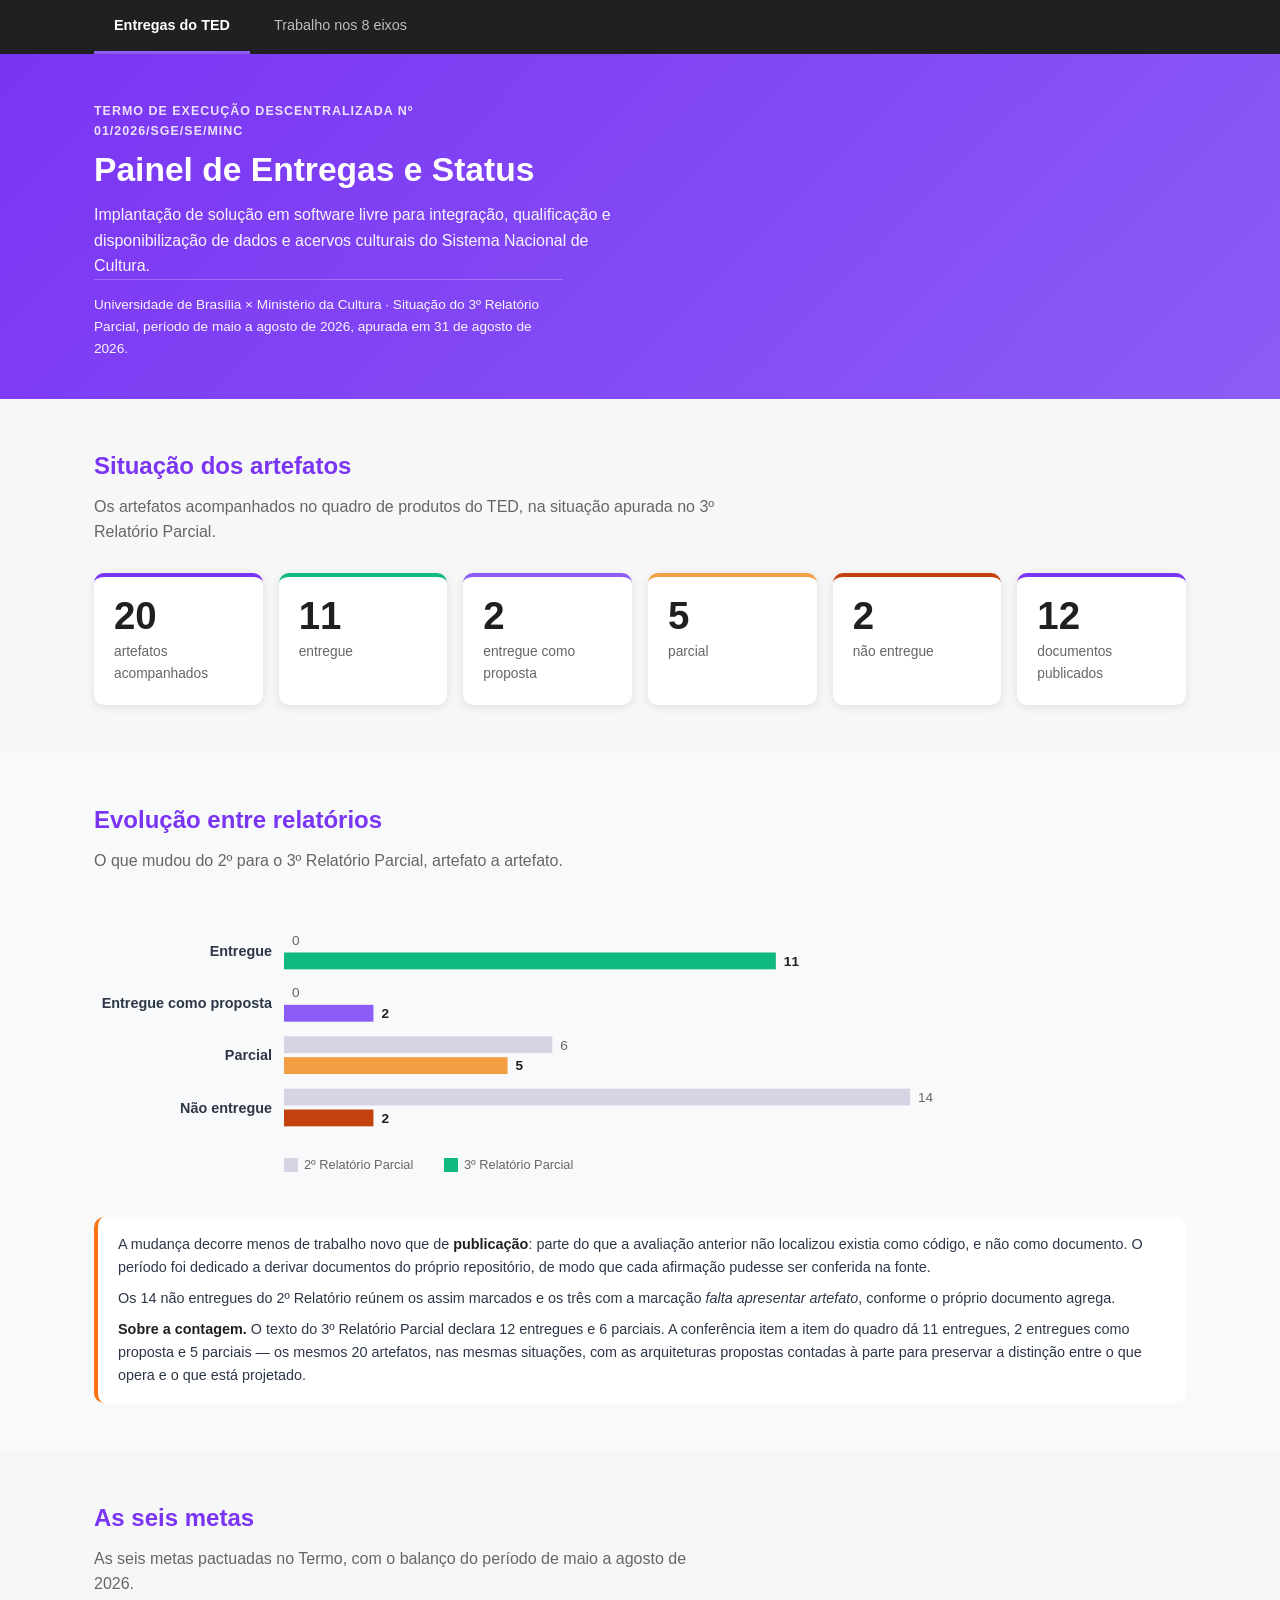
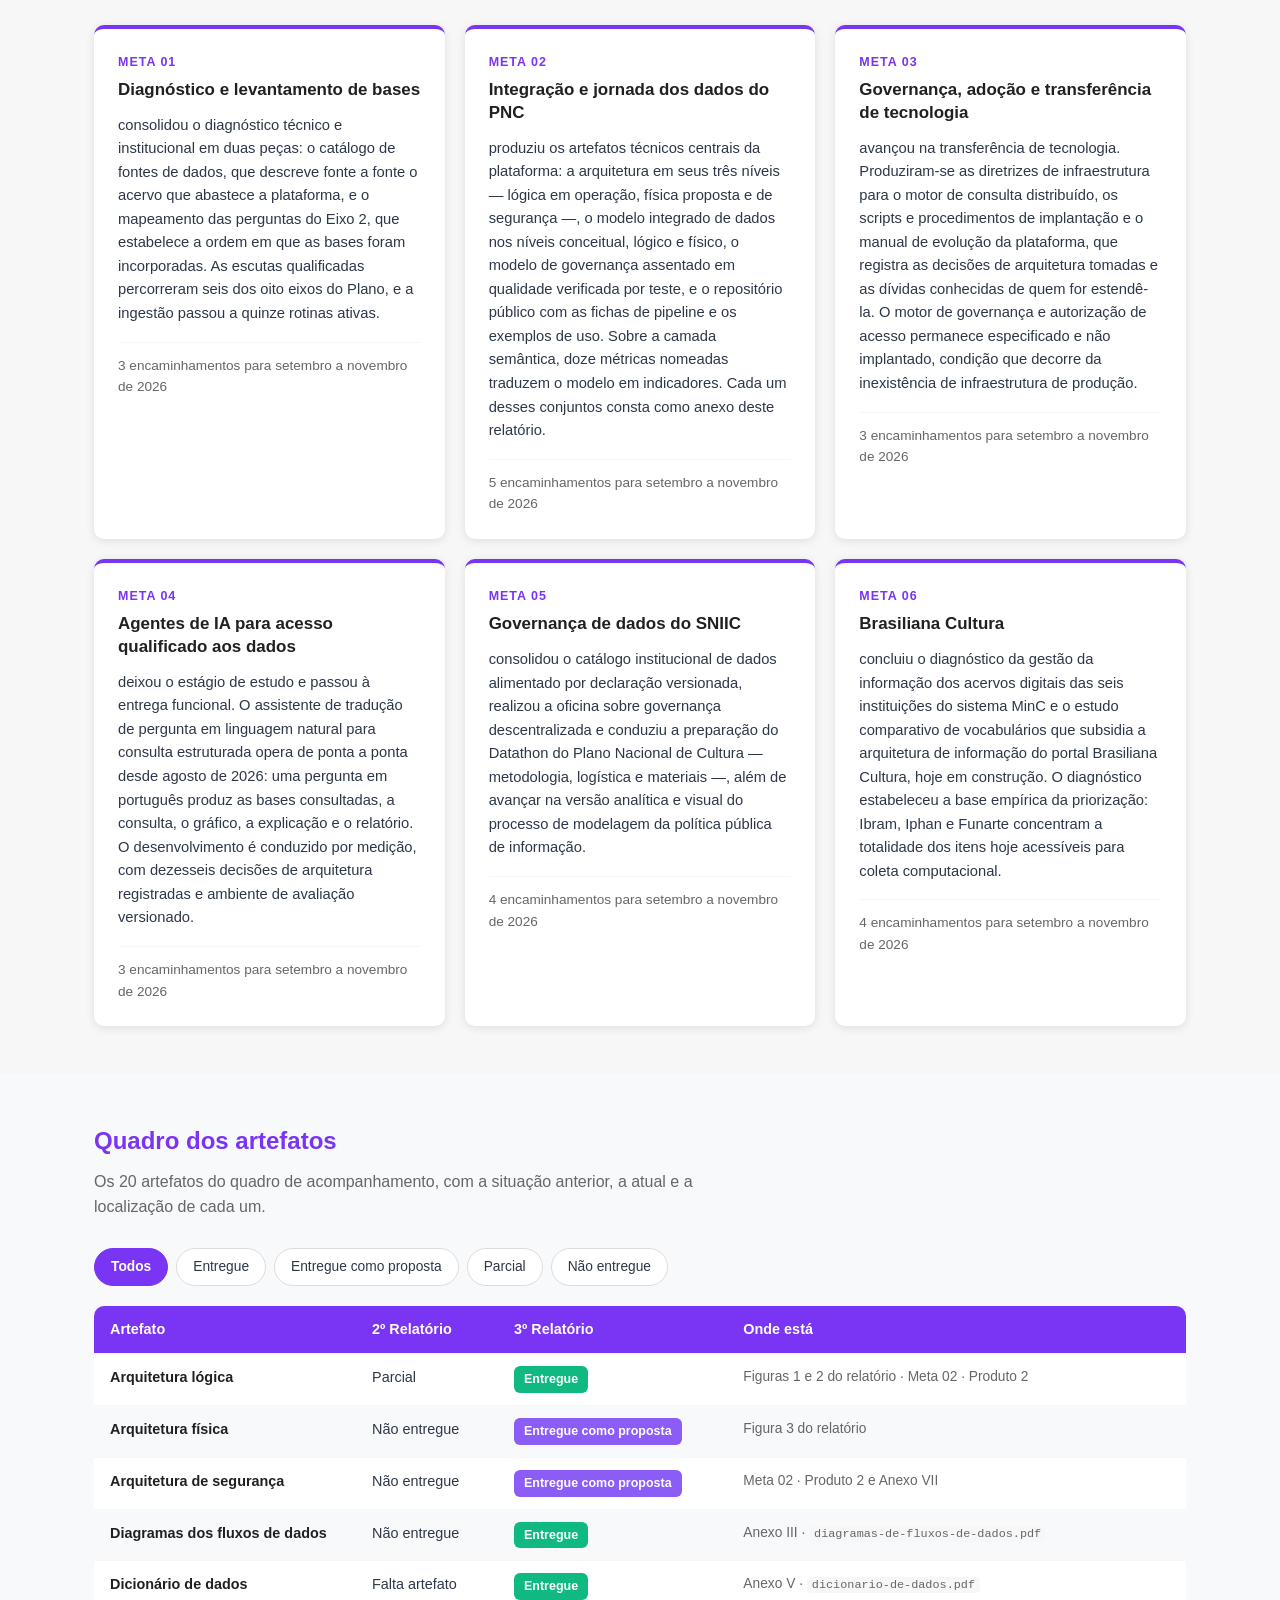
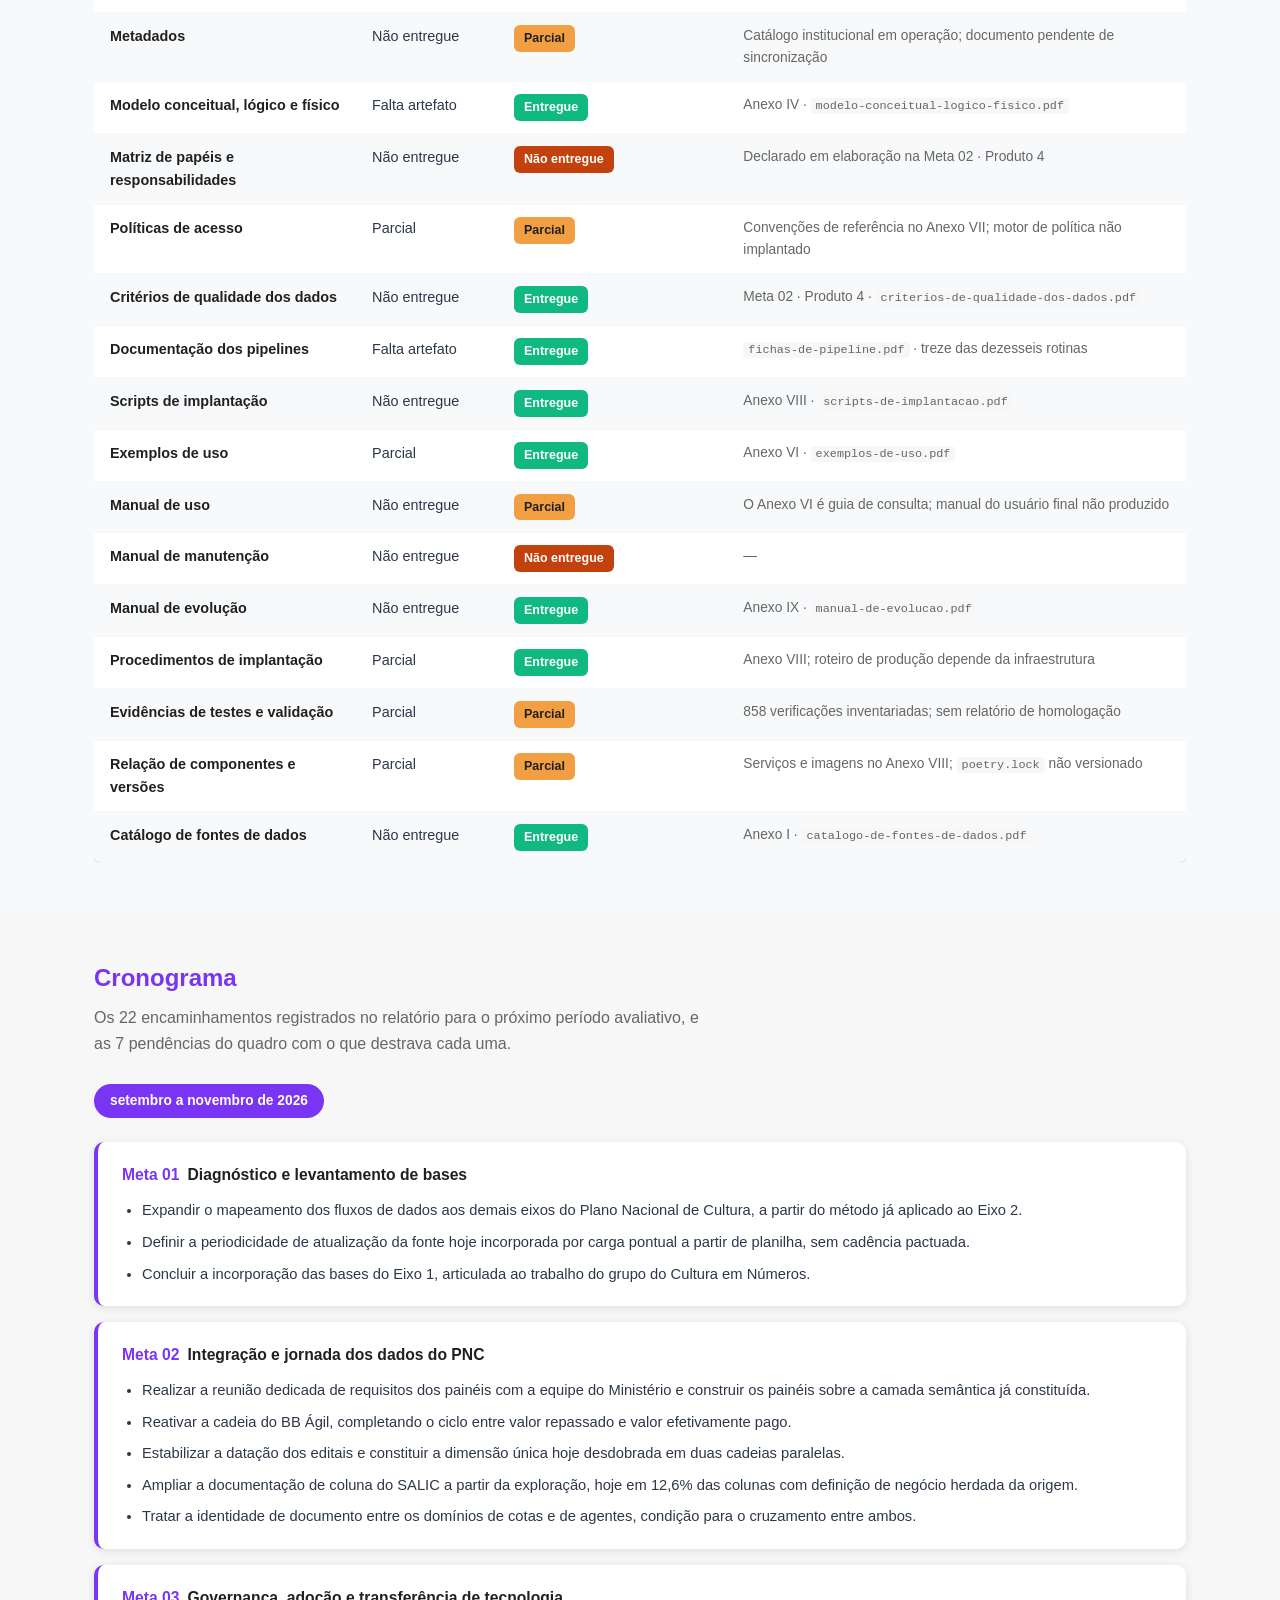
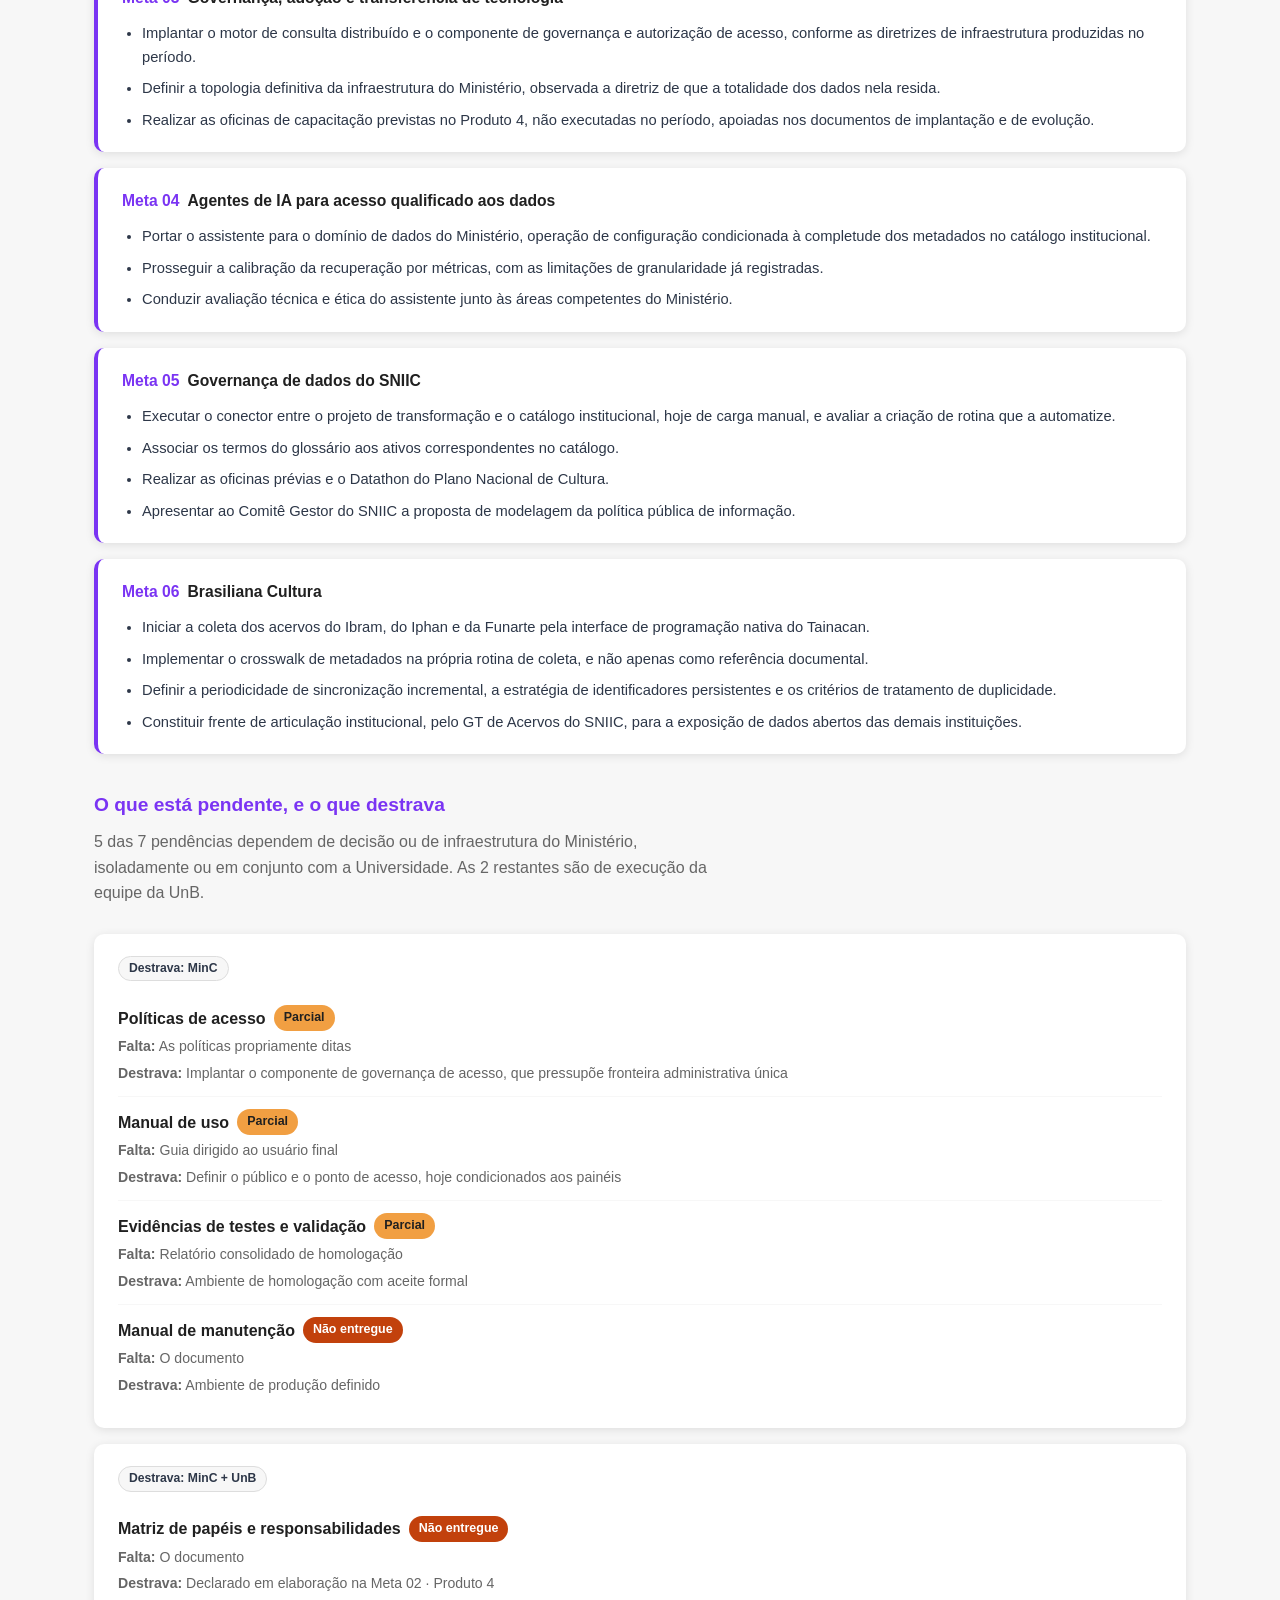
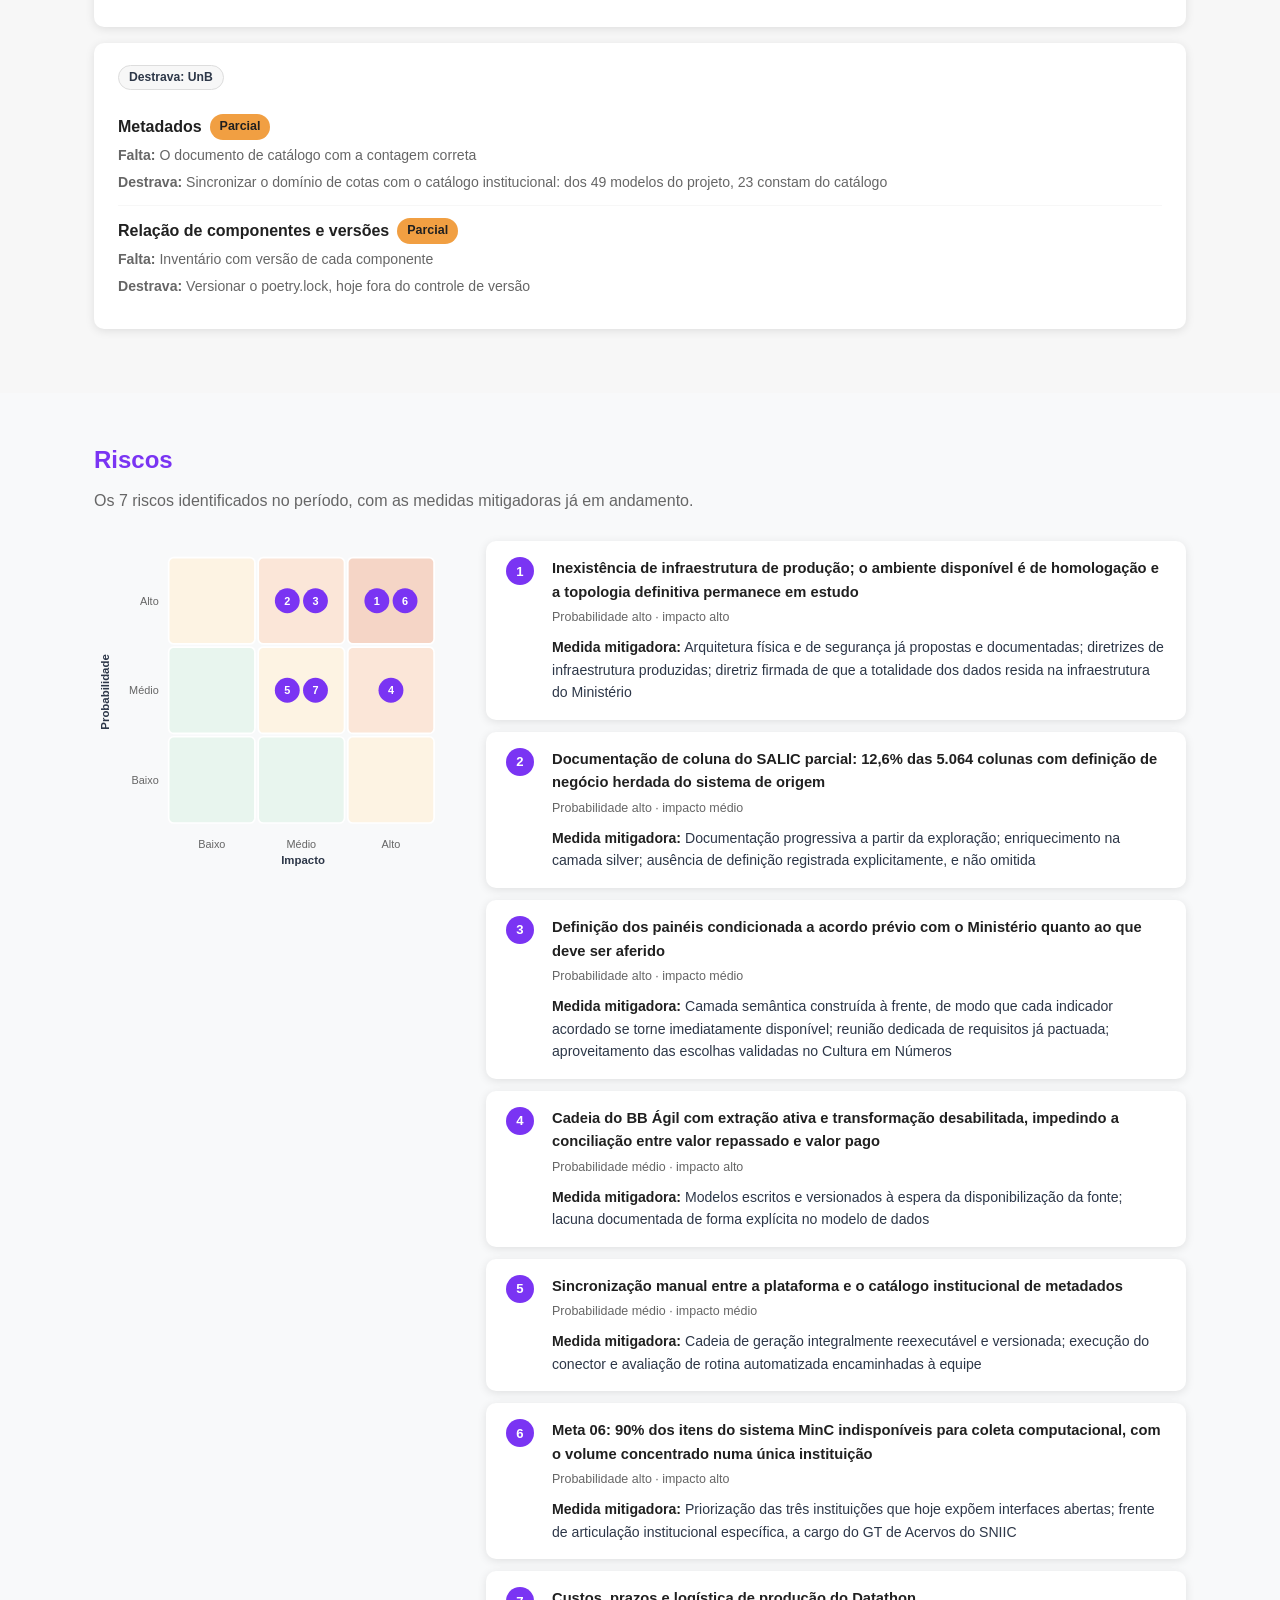
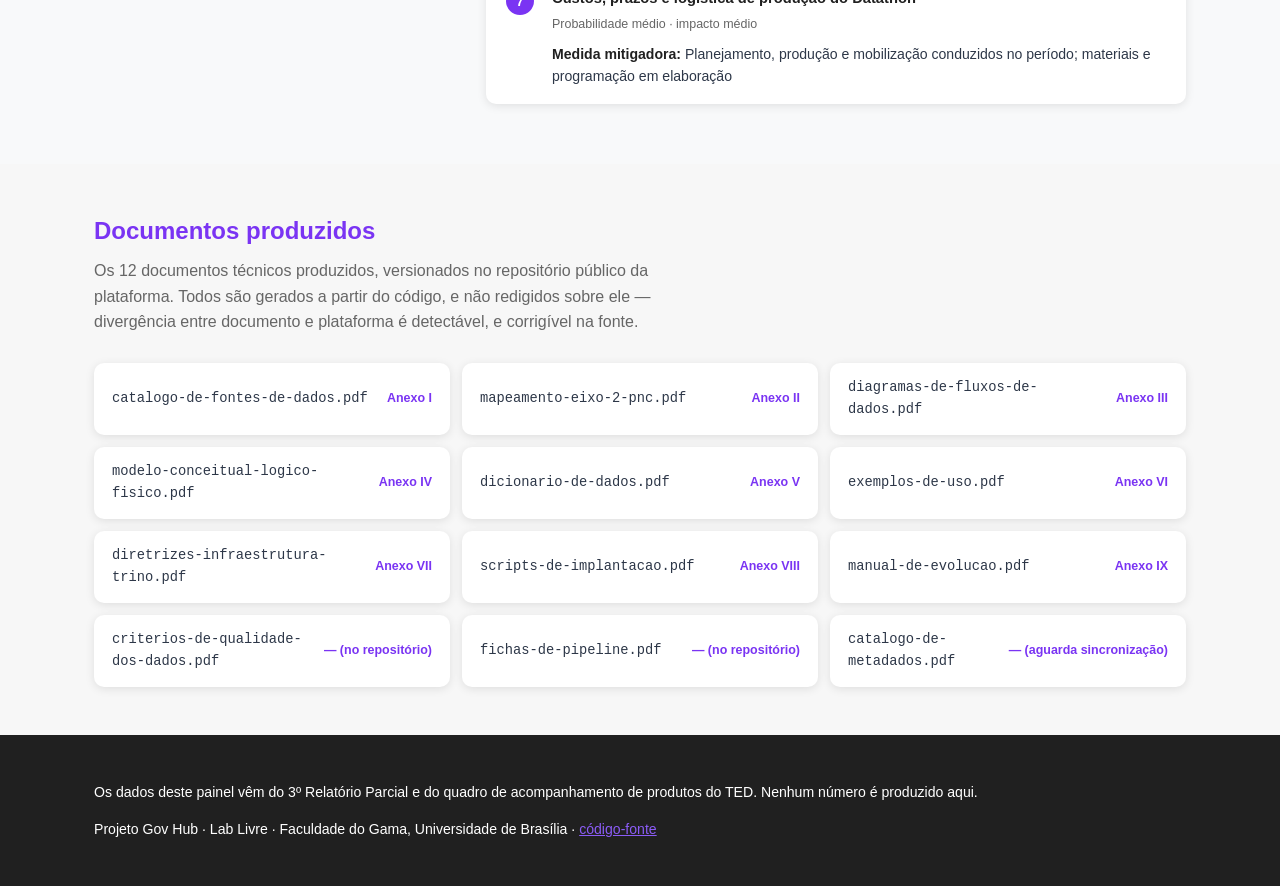
==== index.html @ ceaa672b "feat: painel do trabalho nos 8 eixos do PNC Segunda página do site, com fonte e propósito próprios: " ====
<!doctype html>
<html lang="pt-BR">
<head>
  <meta charset="utf-8">
  <meta name="viewport" content="width=device-width, initial-scale=1">
  <title>Painel de Entregas e Status do TED — MinC</title>
  <meta name="description"
        content="Acompanhamento do Termo de Execução Descentralizada 01/2026/SGE/SE/MINC entre a Universidade de Brasília e o Ministério da Cultura.">
  <link rel="stylesheet" href="assets/tema.css">
</head>
<body>

  <nav class="navegacao">
    <div class="container">
      <a href="index.html" class="ativo" aria-current="page">Entregas do TED</a>
      <a href="eixos.html">Trabalho nos 8 eixos</a>
    </div>
  </nav>

  <header class="topo">
    <div class="container">
      <p class="eyebrow">Termo de Execução Descentralizada nº 01/2026/SGE/SE/MINC</p>
      <h1>Painel de Entregas e Status</h1>
      <p id="objeto"></p>
      <p class="carimbo" id="carimbo"></p>
    </div>
  </header>

  <main>
    <section class="secao" id="indicadores" aria-labelledby="t-indicadores">
      <div class="container">
        <h2 id="t-indicadores">Situação dos artefatos</h2>
        <p class="secao-intro">
          Os artefatos acompanhados no quadro de produtos do TED, na situação
          apurada no 3º Relatório Parcial.
        </p>
        <div class="indicadores" id="grade-indicadores"></div>
      </div>
    </section>

    <section class="secao secao-alt" id="evolucao" aria-labelledby="t-evolucao">
      <div class="container">
        <h2 id="t-evolucao">Evolução entre relatórios</h2>
        <div id="grafico-evolucao"></div>
      </div>
    </section>

    <section class="secao" id="metas" aria-labelledby="t-metas">
      <div class="container">
        <h2 id="t-metas">As seis metas</h2>
        <div id="grade-metas"></div>
      </div>
    </section>

    <section class="secao secao-alt" id="artefatos" aria-labelledby="t-artefatos">
      <div class="container">
        <h2 id="t-artefatos">Quadro dos artefatos</h2>
        <div id="quadro-artefatos"></div>
      </div>
    </section>

    <section class="secao" id="cronograma" aria-labelledby="t-cronograma">
      <div class="container">
        <h2 id="t-cronograma">Cronograma</h2>
        <div id="lista-cronograma"></div>
      </div>
    </section>

    <section class="secao secao-alt" id="riscos" aria-labelledby="t-riscos">
      <div class="container">
        <h2 id="t-riscos">Riscos</h2>
        <div id="matriz-riscos"></div>
      </div>
    </section>

    <section class="secao" id="documentos" aria-labelledby="t-documentos">
      <div class="container">
        <h2 id="t-documentos">Documentos produzidos</h2>
        <div id="lista-documentos"></div>
      </div>
    </section>
  </main>

  <footer class="rodape">
    <div class="container">
      <p id="rodape-origem"></p>
      <p>
        Projeto Gov Hub · Lab Livre · Faculdade do Gama, Universidade de Brasília
        · <a href="https://github.com/GovHub-br/dashboard-minc-project">código-fonte</a>
      </p>
    </div>
  </footer>

  <script src="assets/d3.v7.min.js"></script>
  <script src="assets/graficos.js"></script>
  <script src="assets/painel.js"></script>
</body>
</html>
---- assets/tema.css ----
/* Painel de Entregas e Status do TED — MinC
   Identidade visual Gov Hub. A fonte Inter é referenciada com fallback de
   sistema, sem @import: o painel precisa abrir em rede restrita. */

:root {
  --primary-purple:   #7A34F3;
  --secondary-purple: #8B5CF6;
  --accent-orange:    #F97316;
  --purple-600:       #7C3AAD;
  --purple-700:       #5B21B6;

  --text-strong: #202020;
  --text-body:   #2D3748;
  --text-muted:  #666666;

  --bg-white:  #FFFFFF;
  --bg-light:  #F7F7F7;
  --bg-subtle: #F8F9FA;

  --color-success: #10B981;
  --color-warm:    #F19F42;
  --color-ausente: #C2410C;

  --shadow-md: 0 2px 10px rgba(0, 0, 0, 0.1);
  --radius-md: 10px;

  --font-base: 'Inter', -apple-system, BlinkMacSystemFont, 'Segoe UI',
               Roboto, 'Helvetica Neue', Arial, sans-serif;

  --largura: 1140px;
}

* { box-sizing: border-box; }

body {
  margin: 0;
  font-family: var(--font-base);
  color: var(--text-body);
  background: var(--bg-light);
  line-height: 1.6;
}

.container {
  max-width: var(--largura);
  margin: 0 auto;
  padding: 0 24px;
}

/* ---------------------------------------------------------------- cabeçalho */

.topo {
  background: linear-gradient(135deg, var(--primary-purple), var(--secondary-purple));
  color: var(--bg-white);
  padding: 48px 0 40px;
}

.topo .eyebrow {
  text-transform: uppercase;
  letter-spacing: 0.08em;
  font-size: 0.78rem;
  font-weight: 600;
  opacity: 0.85;
  margin: 0 0 8px;
}

.topo h1 {
  margin: 0 0 12px;
  font-size: 2.1rem;
  font-weight: 700;
  line-height: 1.2;
}

.topo p { margin: 0; max-width: 62ch; opacity: 0.95; }

.carimbo {
  margin-top: 20px;
  font-size: 0.85rem;
  opacity: 0.9;
  border-top: 1px solid rgba(255, 255, 255, 0.25);
  padding-top: 14px;
}

/* ------------------------------------------------------------------ seções */

.secao { padding: 48px 0; }
.secao-alt { background: var(--bg-subtle); }

.secao h2 {
  color: var(--primary-purple);
  font-size: 1.5rem;
  margin: 0 0 8px;
}

.secao-intro {
  color: var(--text-muted);
  margin: 0 0 28px;
  max-width: 70ch;
}

/* ------------------------------------------------------------ indicadores */

.indicadores {
  display: grid;
  grid-template-columns: repeat(auto-fit, minmax(160px, 1fr));
  gap: 16px;
}

.indicador {
  background: var(--bg-white);
  border-radius: var(--radius-md);
  box-shadow: var(--shadow-md);
  padding: 20px;
  border-top: 4px solid var(--primary-purple);
}

.indicador .numero {
  font-size: 2.4rem;
  font-weight: 700;
  color: var(--text-strong);
  line-height: 1;
}

.indicador .rotulo {
  margin-top: 6px;
  font-size: 0.86rem;
  color: var(--text-muted);
}

.indicador.sit-entregue           { border-top-color: var(--color-success); }
.indicador.sit-entregue-proposta  { border-top-color: var(--secondary-purple); }
.indicador.sit-parcial            { border-top-color: var(--color-warm); }
.indicador.sit-nao-entregue       { border-top-color: var(--color-ausente); }

/* ---------------------------------------------------------------- etiquetas */

.etiqueta {
  display: inline-block;
  padding: 3px 10px;
  border-radius: 999px;
  font-size: 0.78rem;
  font-weight: 600;
  white-space: nowrap;
  color: var(--bg-white);
}

.etiqueta.sit-entregue          { background: var(--color-success); }
.etiqueta.sit-entregue-proposta { background: var(--secondary-purple); }
.etiqueta.sit-parcial           { background: var(--color-warm); color: var(--text-strong); }
.etiqueta.sit-nao-entregue      { background: var(--color-ausente); }

/* ------------------------------------------------------------------ rodapé */

.rodape {
  background: var(--text-strong);
  color: var(--bg-white);
  padding: 32px 0;
  font-size: 0.88rem;
}

.rodape a { color: var(--secondary-purple); }

/* --------------------------------------------------------------- responsivo */

@media (max-width: 640px) {
  .topo h1 { font-size: 1.5rem; }
  .secao { padding: 32px 0; }
  .indicador .numero { font-size: 1.9rem; }
}

@media print {
  body { background: var(--bg-white); }
  .secao, .topo { padding: 16px 0; }
  .topo { background: var(--primary-purple) !important; -webkit-print-color-adjust: exact; }
}

/* ------------------------------------------------------------- gráficos */

.barra-antes { fill: #D6D3E4; }

.barra-agora.sit-entregue          { fill: var(--color-success); }
.barra-agora.sit-entregue-proposta { fill: var(--secondary-purple); }
.barra-agora.sit-parcial           { fill: var(--color-warm); }
.barra-agora.sit-nao-entregue      { fill: var(--color-ausente); }

.rotulo-situacao {
  font-size: 0.9rem;
  font-weight: 600;
  fill: var(--text-body);
}

.valor { font-size: 0.85rem; fill: var(--text-muted); }
.valor-forte { font-weight: 700; fill: var(--text-strong); }
.rotulo-legenda { font-size: 0.8rem; fill: var(--text-muted); }

/* ----------------------------------------------------------------- nota */

.nota {
  margin-top: 24px;
  padding: 16px 20px;
  background: var(--bg-white);
  border-left: 4px solid var(--accent-orange);
  border-radius: var(--radius-md);
  font-size: 0.9rem;
  color: var(--text-body);
}

.nota strong { color: var(--text-strong); }
.nota p { margin: 0 0 8px; }
.nota p:last-child { margin-bottom: 0; }

/* O SVG acompanha a largura do container até este limite. Sem o limite, o
   viewBox seria esticado e as fontes ampliadas junto. */
#svg-evolucao { max-width: 860px; }

/* ------------------------------------------------------------------ metas */

.grade-metas {
  display: grid;
  grid-template-columns: repeat(auto-fit, minmax(320px, 1fr));
  gap: 20px;
}

.meta {
  background: var(--bg-white);
  border-radius: var(--radius-md);
  box-shadow: var(--shadow-md);
  padding: 24px;
  border-top: 4px solid var(--primary-purple);
}

.meta .numero-meta {
  font-size: 0.78rem;
  font-weight: 700;
  text-transform: uppercase;
  letter-spacing: 0.08em;
  color: var(--primary-purple);
}

.meta h3 {
  margin: 6px 0 12px;
  font-size: 1.06rem;
  color: var(--text-strong);
  line-height: 1.35;
}

.meta p { margin: 0; font-size: 0.92rem; }

.meta .contagem {
  margin-top: 16px;
  padding-top: 12px;
  border-top: 1px solid var(--bg-light);
  font-size: 0.85rem;
  color: var(--text-muted);
}

/* --------------------------------------------------------------- filtros */

.filtros {
  display: flex;
  flex-wrap: wrap;
  gap: 8px;
  margin-bottom: 20px;
}

.filtro {
  border: 1px solid #DDD;
  background: var(--bg-white);
  color: var(--text-body);
  border-radius: 999px;
  padding: 7px 16px;
  font: inherit;
  font-size: 0.86rem;
  cursor: pointer;
  transition: all 0.2s ease;
}

.filtro:hover { border-color: var(--primary-purple); color: var(--primary-purple); }

.filtro[aria-pressed="true"] {
  background: var(--primary-purple);
  border-color: var(--primary-purple);
  color: var(--bg-white);
  font-weight: 600;
}

/* --------------------------------------------------------------- tabelas */

.rolagem { overflow-x: auto; }

table.quadro {
  width: 100%;
  border-collapse: collapse;
  background: var(--bg-white);
  border-radius: var(--radius-md);
  overflow: hidden;
  box-shadow: var(--shadow-md);
  font-size: 0.9rem;
}

table.quadro th {
  background: var(--primary-purple);
  color: var(--bg-white);
  text-align: left;
  padding: 12px 16px;
  font-weight: 600;
  white-space: nowrap;
}

table.quadro td {
  padding: 12px 16px;
  border-top: 1px solid var(--bg-light);
  vertical-align: top;
}

table.quadro tbody tr:nth-child(even) { background: var(--bg-subtle); }

table.quadro .nome-artefato { font-weight: 600; color: var(--text-strong); }
table.quadro .onde { color: var(--text-muted); font-size: 0.86rem; }
table.quadro code {
  background: var(--bg-light);
  padding: 1px 5px;
  border-radius: 4px;
  font-size: 0.86em;
}

.vazio { padding: 24px; text-align: center; color: var(--text-muted); }

/* Larguras fixas para a tabela caber no container sem rolagem em telas
   normais. Abaixo de 640px a rolagem horizontal assume. */
table.quadro { table-layout: fixed; min-width: 640px; }
table.quadro th:nth-child(1), table.quadro td:nth-child(1) { width: 24%; }
table.quadro th:nth-child(2), table.quadro td:nth-child(2) { width: 13%; }
table.quadro th:nth-child(3), table.quadro td:nth-child(3) { width: 21%; }
table.quadro th:nth-child(4), table.quadro td:nth-child(4) { width: 42%; }
table.quadro .onde, table.quadro .nome-artefato { overflow-wrap: break-word; }

/* Dentro da tabela a etiqueta quebra: "Entregue como proposta" não cabe numa
   linha na coluna de situação, e com nowrap invadia a coluna seguinte. Em
   várias linhas o raio de pílula vira elipse, então aqui ela é retangular. */
table.quadro .etiqueta {
  white-space: normal;
  border-radius: 6px;
  padding: 5px 10px;
  line-height: 1.35;
}

/* ------------------------------------------------------------ cronograma */

.janela {
  display: inline-block;
  background: var(--primary-purple);
  color: var(--bg-white);
  padding: 6px 16px;
  border-radius: 999px;
  font-size: 0.86rem;
  font-weight: 600;
  margin-bottom: 24px;
}

.trilha-meta {
  background: var(--bg-white);
  border-radius: var(--radius-md);
  box-shadow: var(--shadow-md);
  padding: 20px 24px;
  margin-bottom: 16px;
  border-left: 4px solid var(--primary-purple);
}

.trilha-meta h3 {
  margin: 0 0 12px;
  font-size: 0.98rem;
  color: var(--text-strong);
}

.trilha-meta h3 .numero-meta {
  color: var(--primary-purple);
  margin-right: 8px;
}

.trilha-meta ul { margin: 0; padding-left: 20px; }
.trilha-meta li { margin-bottom: 8px; font-size: 0.92rem; }
.trilha-meta li:last-child { margin-bottom: 0; }

.subtitulo-secao {
  color: var(--primary-purple);
  margin: 36px 0 8px;
  font-size: 1.2rem;
}

/* ------------------------------------------------------------ pendências */

.grupo-destrava {
  background: var(--bg-white);
  border-radius: var(--radius-md);
  box-shadow: var(--shadow-md);
  padding: 20px 24px;
  margin-bottom: 16px;
}

.grupo-destrava .quem {
  display: inline-block;
  background: var(--bg-light);
  color: var(--text-body);
  border: 1px solid #DDD;
  padding: 2px 10px;
  border-radius: 999px;
  font-size: 0.76rem;
  font-weight: 600;
  margin-bottom: 12px;
}

.pendencia { padding: 12px 0; border-top: 1px solid var(--bg-light); }
.pendencia:first-of-type { border-top: none; }

.pendencia .titulo-pendencia {
  font-weight: 600;
  color: var(--text-strong);
  display: flex;
  flex-wrap: wrap;
  align-items: center;
  gap: 8px;
}

.pendencia .detalhe { font-size: 0.88rem; color: var(--text-muted); margin-top: 4px; }

/* ----------------------------------------------------------- matriz de riscos */

.celula { stroke: var(--bg-white); stroke-width: 2; }
.celula.sev-0, .celula.sev-1 { fill: #E8F5EE; }
.celula.sev-2 { fill: #FDF3E3; }
.celula.sev-3 { fill: #FBE6D8; }
.celula.sev-4 { fill: #F5D5C6; }

.ponto-risco { fill: var(--primary-purple); }
.numero-risco { fill: var(--bg-white); font-size: 0.82rem; font-weight: 700; }
.rotulo-eixo { font-size: 0.82rem; fill: var(--text-muted); }
.titulo-eixo { font-size: 0.86rem; font-weight: 600; fill: var(--text-body); }

.painel-riscos {
  display: grid;
  grid-template-columns: minmax(280px, 360px) 1fr;
  gap: 32px;
  align-items: start;
}

@media (max-width: 900px) {
  .painel-riscos { grid-template-columns: 1fr; }
}

#svg-riscos { max-width: 420px; }

.risco {
  background: var(--bg-white);
  border-radius: var(--radius-md);
  box-shadow: var(--shadow-md);
  padding: 16px 20px;
  margin-bottom: 12px;
  display: grid;
  grid-template-columns: 32px 1fr;
  gap: 14px;
}

.risco .indice {
  width: 28px; height: 28px;
  border-radius: 50%;
  background: var(--primary-purple);
  color: var(--bg-white);
  display: flex; align-items: center; justify-content: center;
  font-size: 0.82rem; font-weight: 700;
}

.risco .texto-risco { font-weight: 600; color: var(--text-strong); font-size: 0.92rem; }
.risco .grau { font-size: 0.78rem; color: var(--text-muted); margin: 4px 0 8px; }
.risco .mitigacao { font-size: 0.88rem; }
.risco .mitigacao strong { color: var(--text-strong); }

/* -------------------------------------------------------------- documentos */

.grade-documentos {
  display: grid;
  grid-template-columns: repeat(auto-fit, minmax(300px, 1fr));
  gap: 12px;
}

.documento {
  background: var(--bg-white);
  border-radius: var(--radius-md);
  box-shadow: var(--shadow-md);
  padding: 14px 18px;
  display: flex;
  justify-content: space-between;
  align-items: center;
  gap: 12px;
}

.documento code {
  background: none;
  padding: 0;
  font-size: 0.86rem;
  color: var(--text-body);
  overflow-wrap: break-word;
}

.documento .anexo {
  font-size: 0.78rem;
  font-weight: 600;
  color: var(--primary-purple);
  white-space: nowrap;
}

/* ------------------------------------------------------------- navegação */

.navegacao {
  background: var(--text-strong);
  padding: 0;
}

.navegacao .container {
  display: flex;
  gap: 4px;
}

.navegacao a {
  color: rgba(255, 255, 255, 0.7);
  text-decoration: none;
  padding: 14px 20px;
  font-size: 0.9rem;
  font-weight: 500;
  border-bottom: 3px solid transparent;
  transition: all 0.2s ease;
}

.navegacao a:hover { color: var(--bg-white); }

.navegacao a.ativo {
  color: var(--bg-white);
  font-weight: 600;
  border-bottom-color: var(--secondary-purple);
}
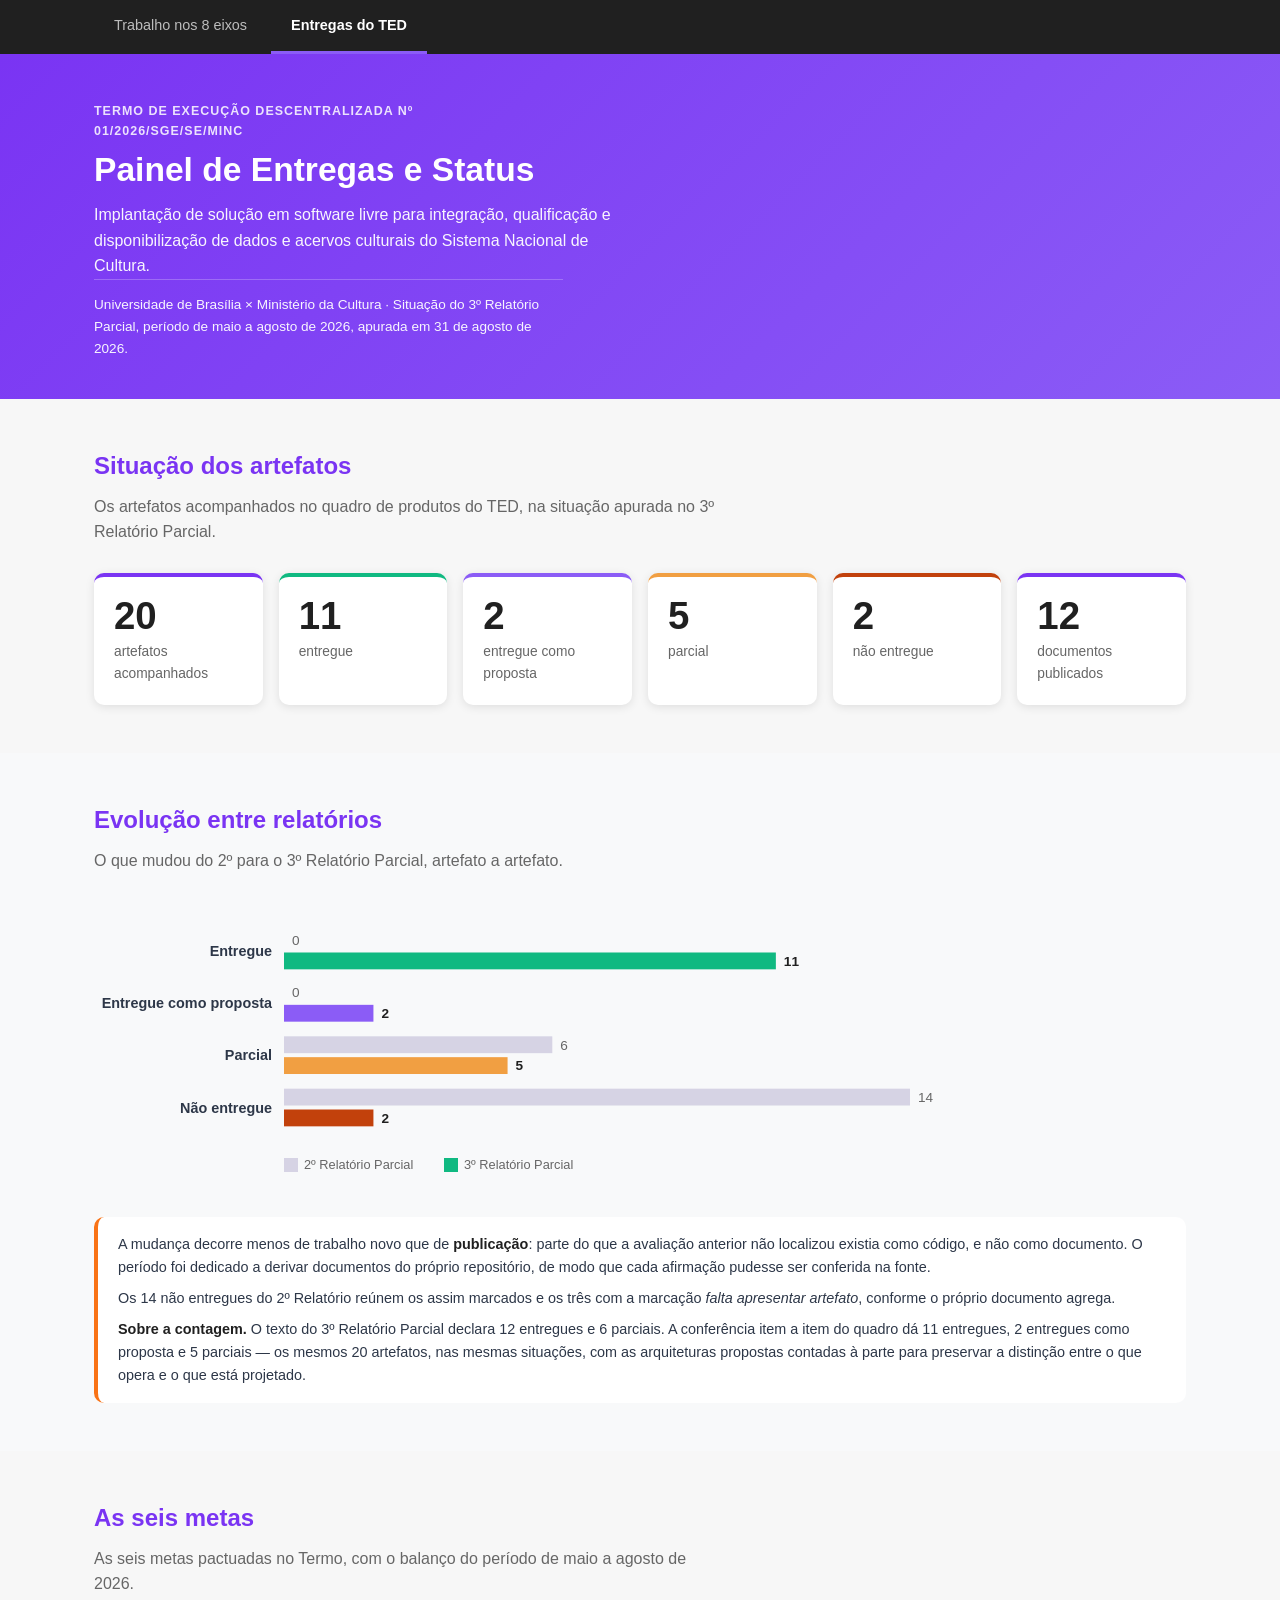
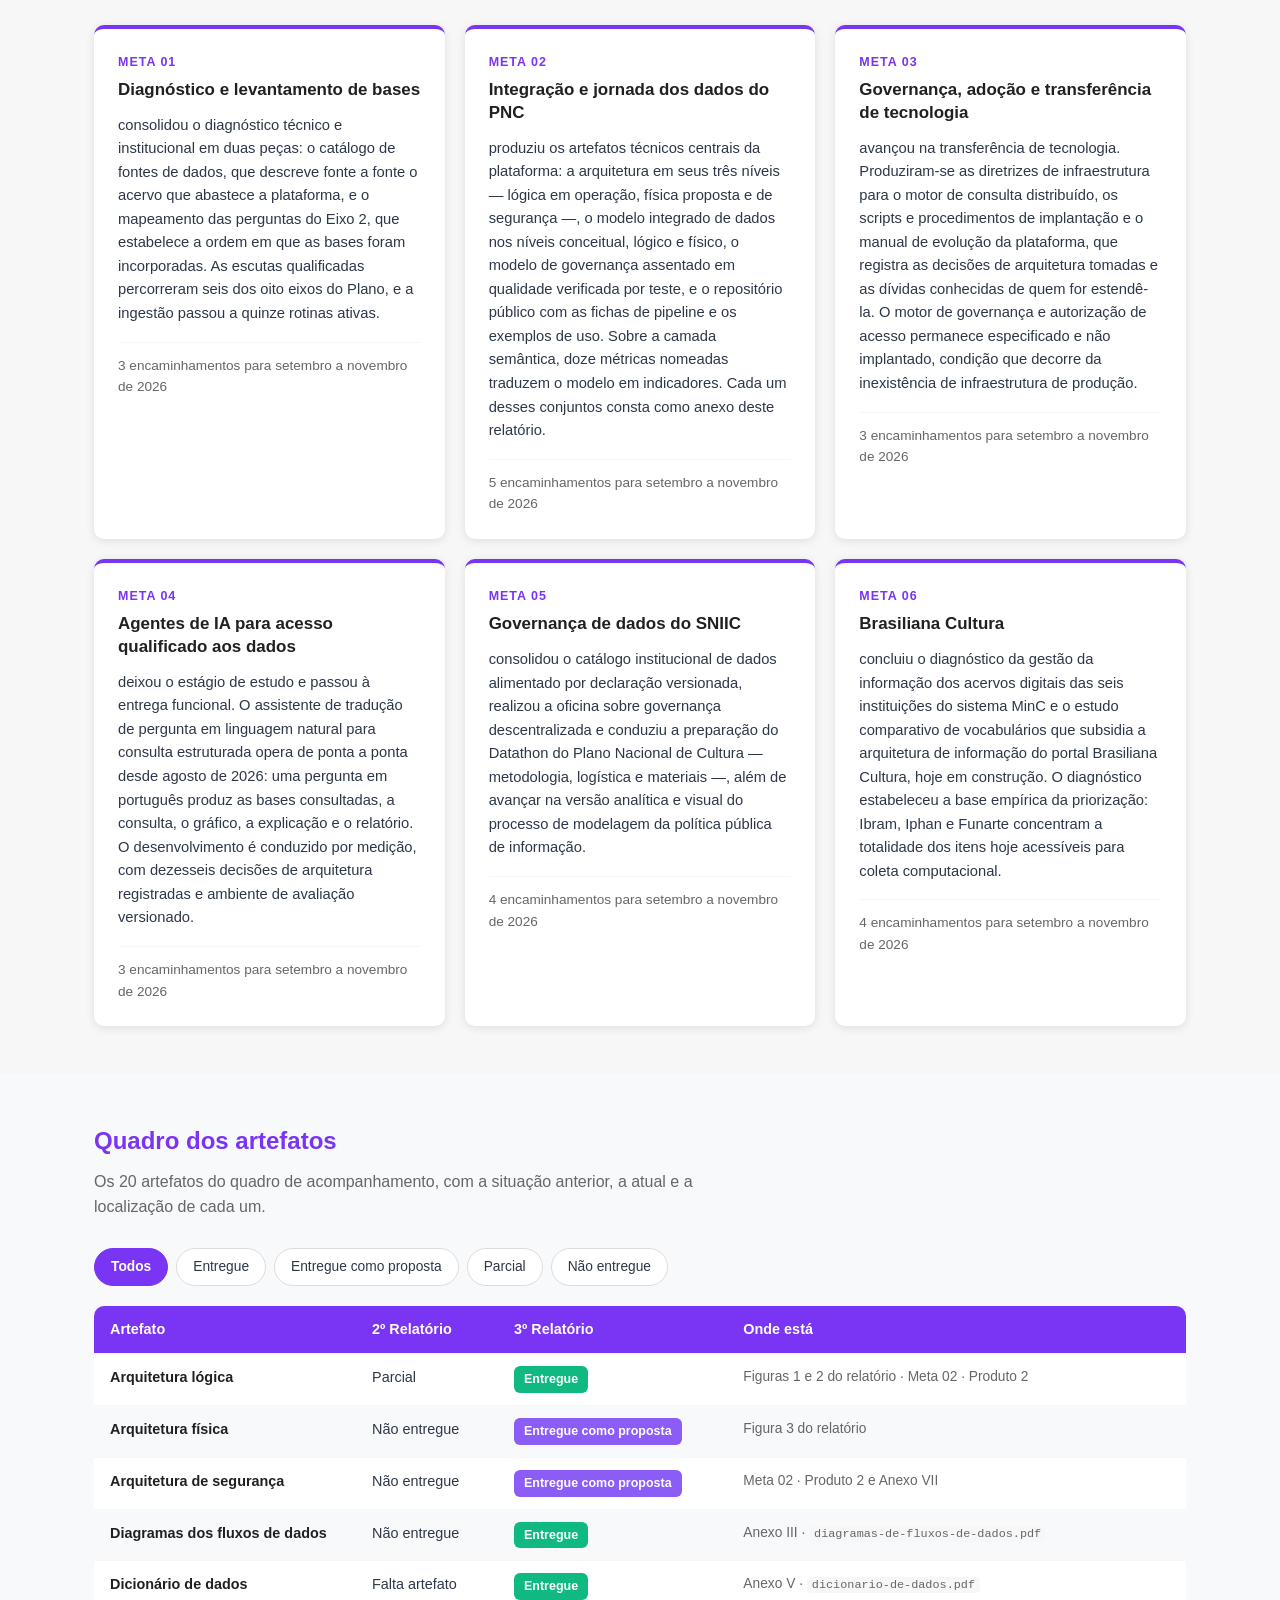
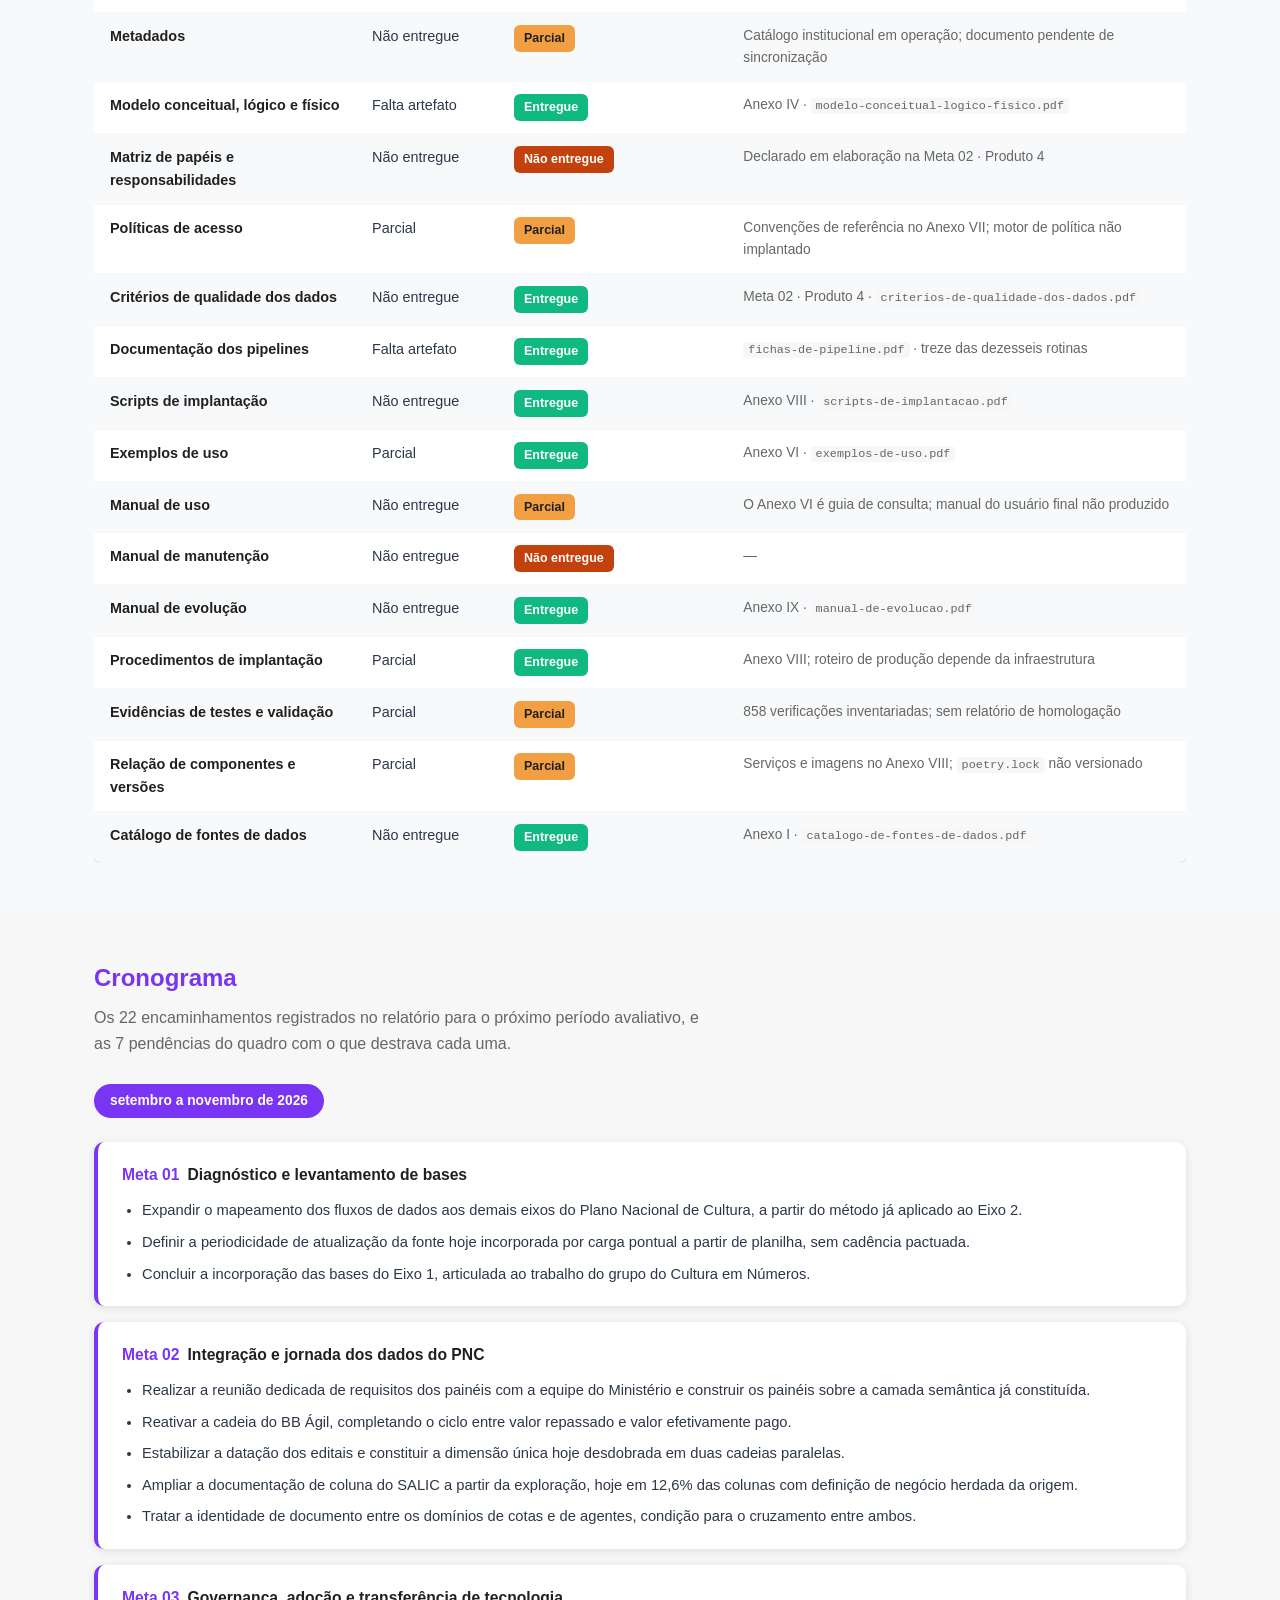
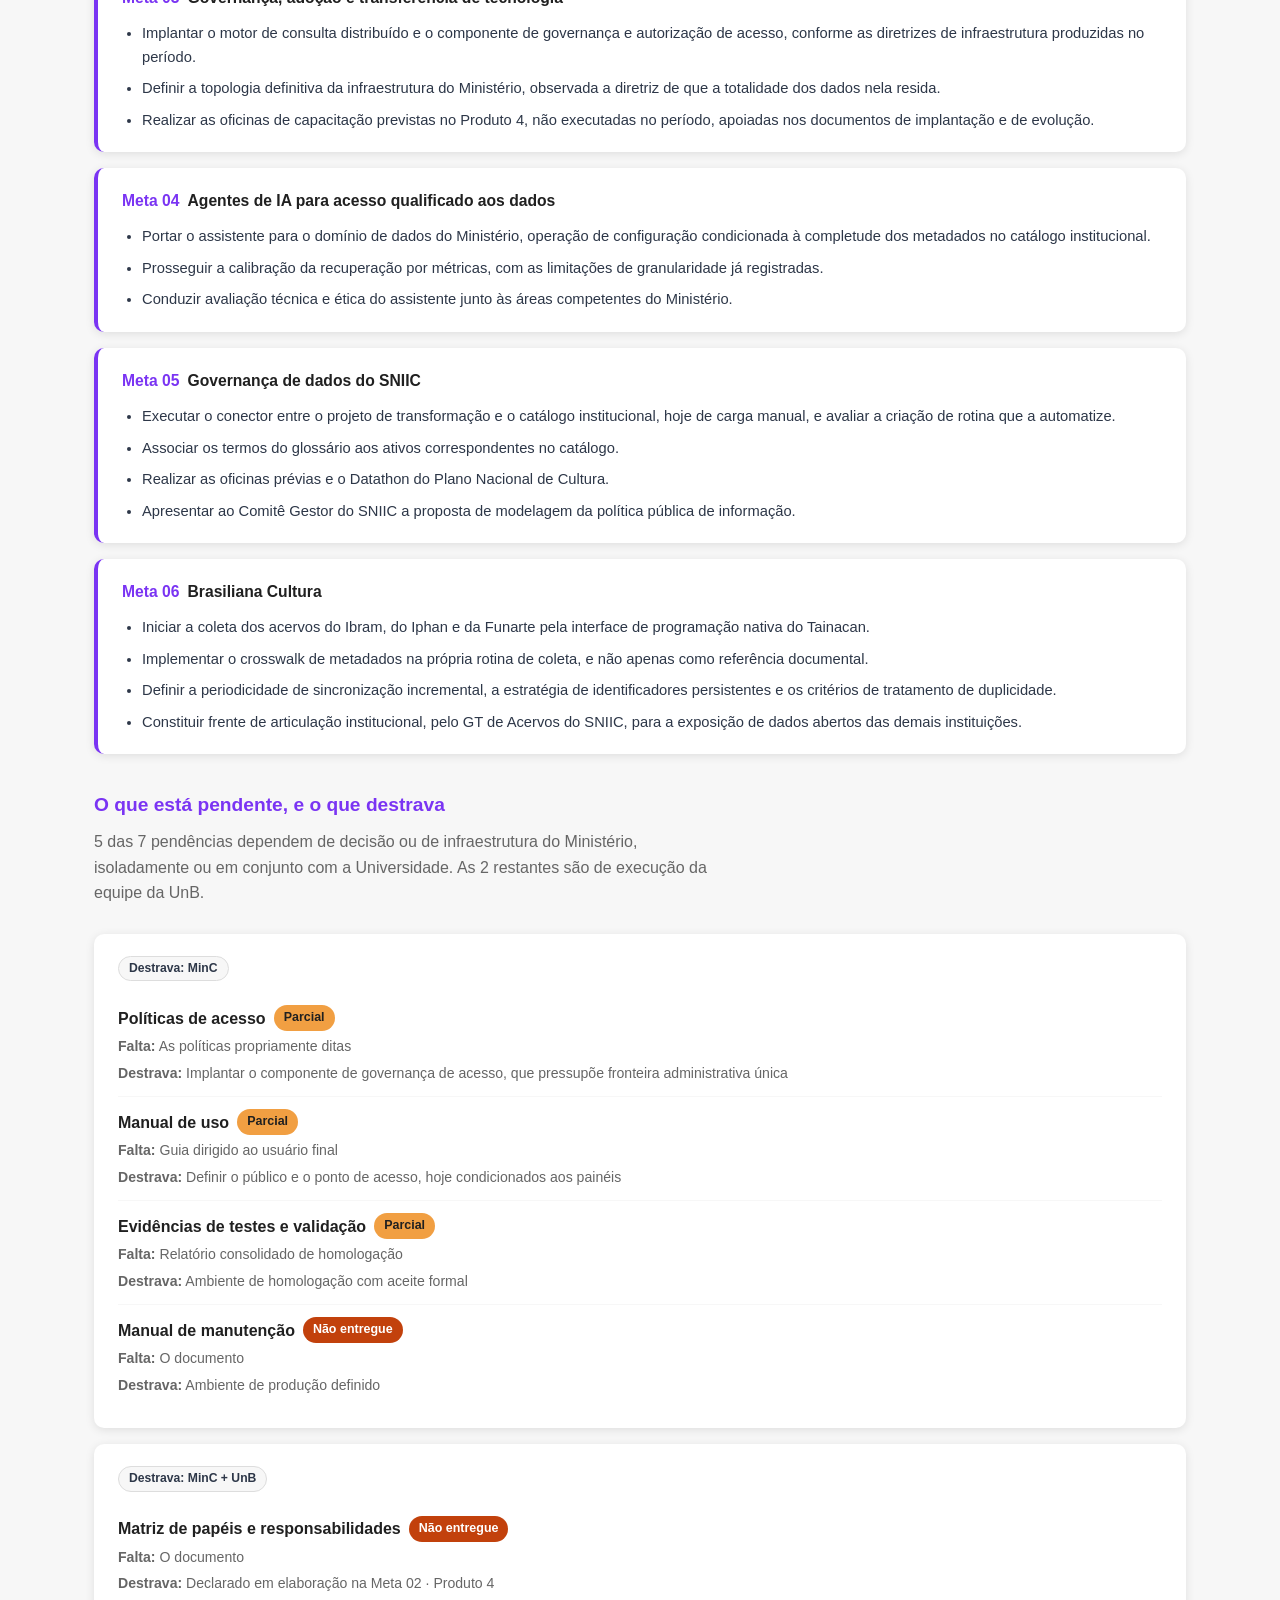
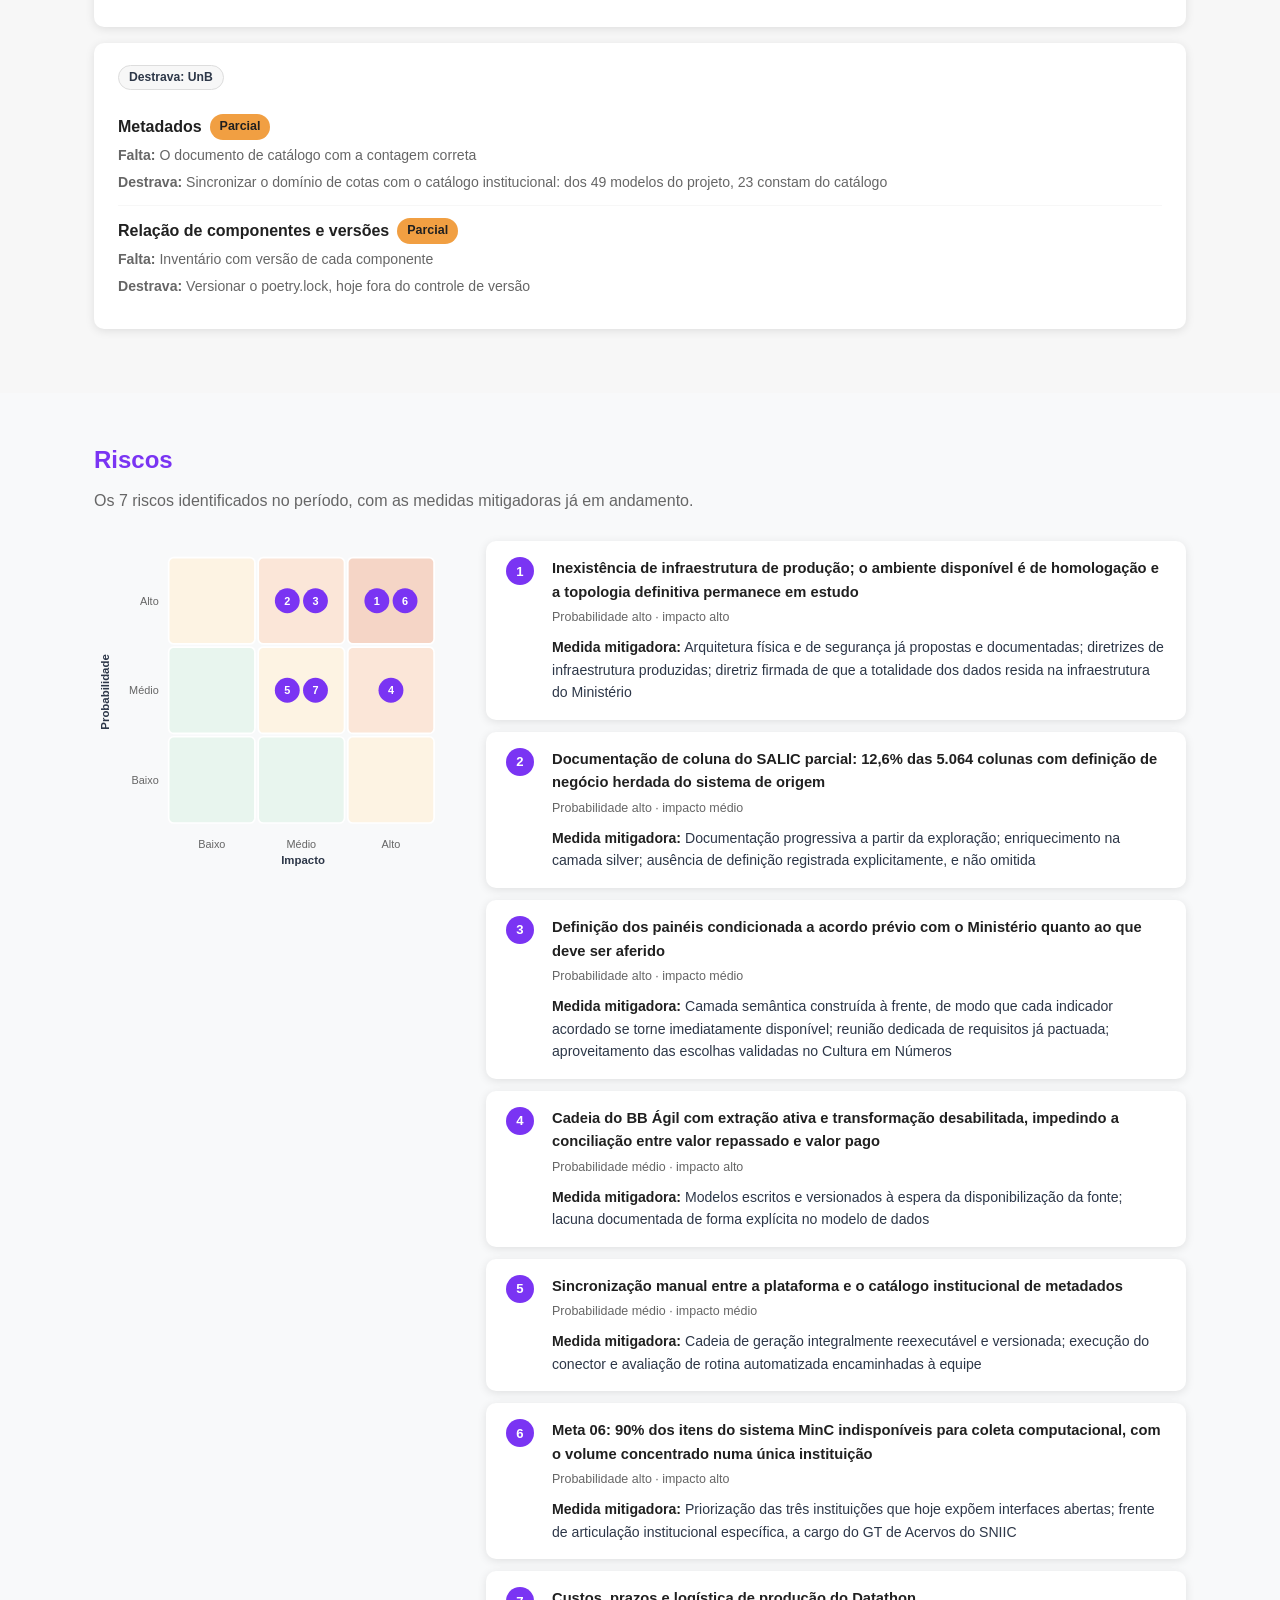
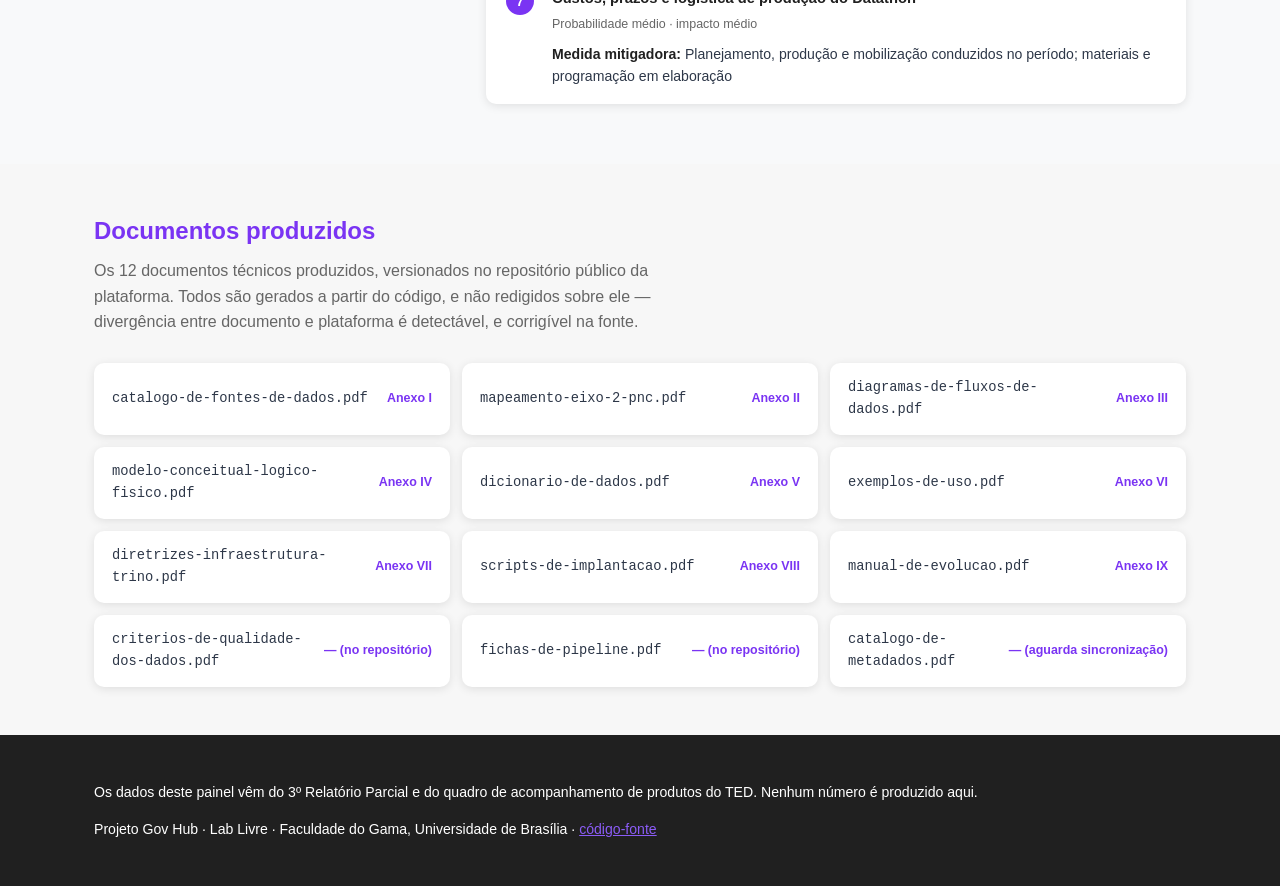
==== commit 455342a0: "feat: trabalho nos 8 eixos passa a ser a primeira aba Co-Authored-By: Claude Opus 5 <noreply@anthrop" ====
--- a/index.html
+++ b/index.html
@@ -12,8 +12,8 @@
 
   <nav class="navegacao">
     <div class="container">
+      <a href="eixos.html">Trabalho nos 8 eixos</a>
       <a href="index.html" class="ativo" aria-current="page">Entregas do TED</a>
-      <a href="eixos.html">Trabalho nos 8 eixos</a>
     </div>
   </nav>
 
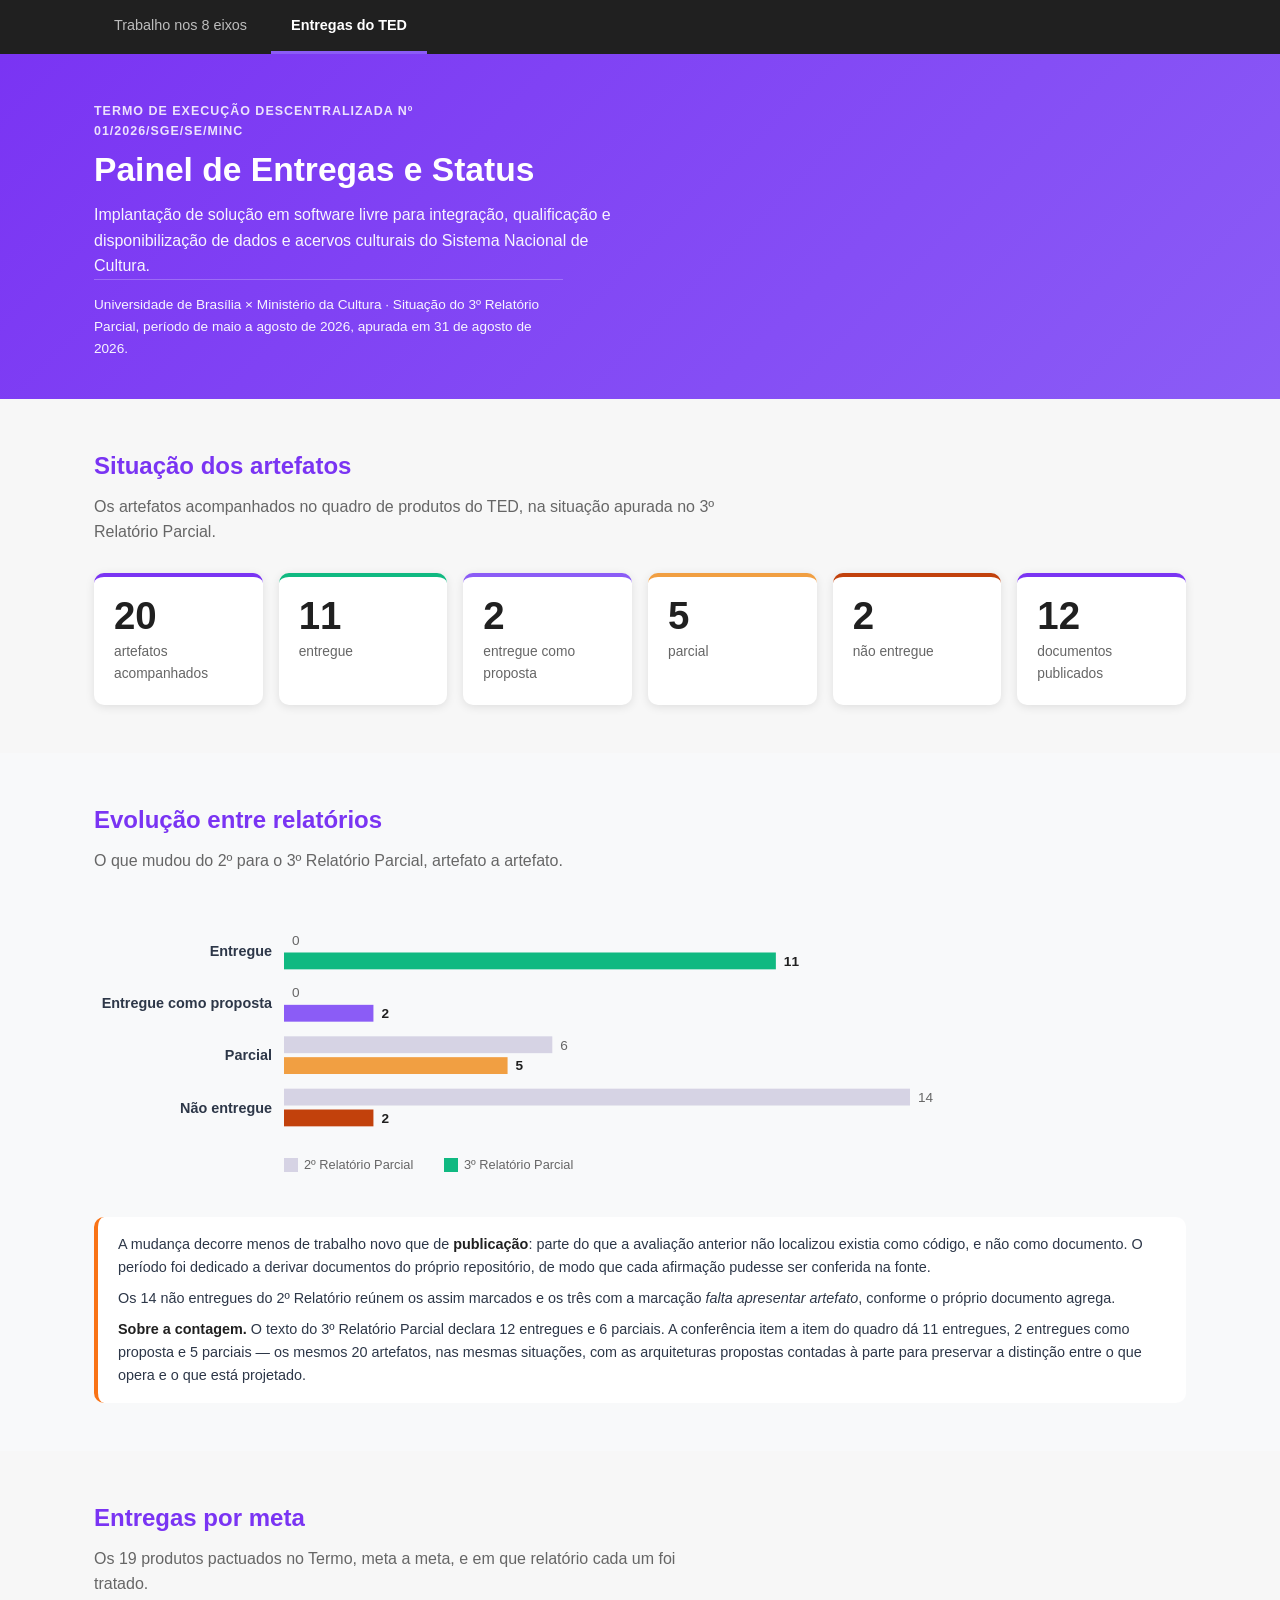
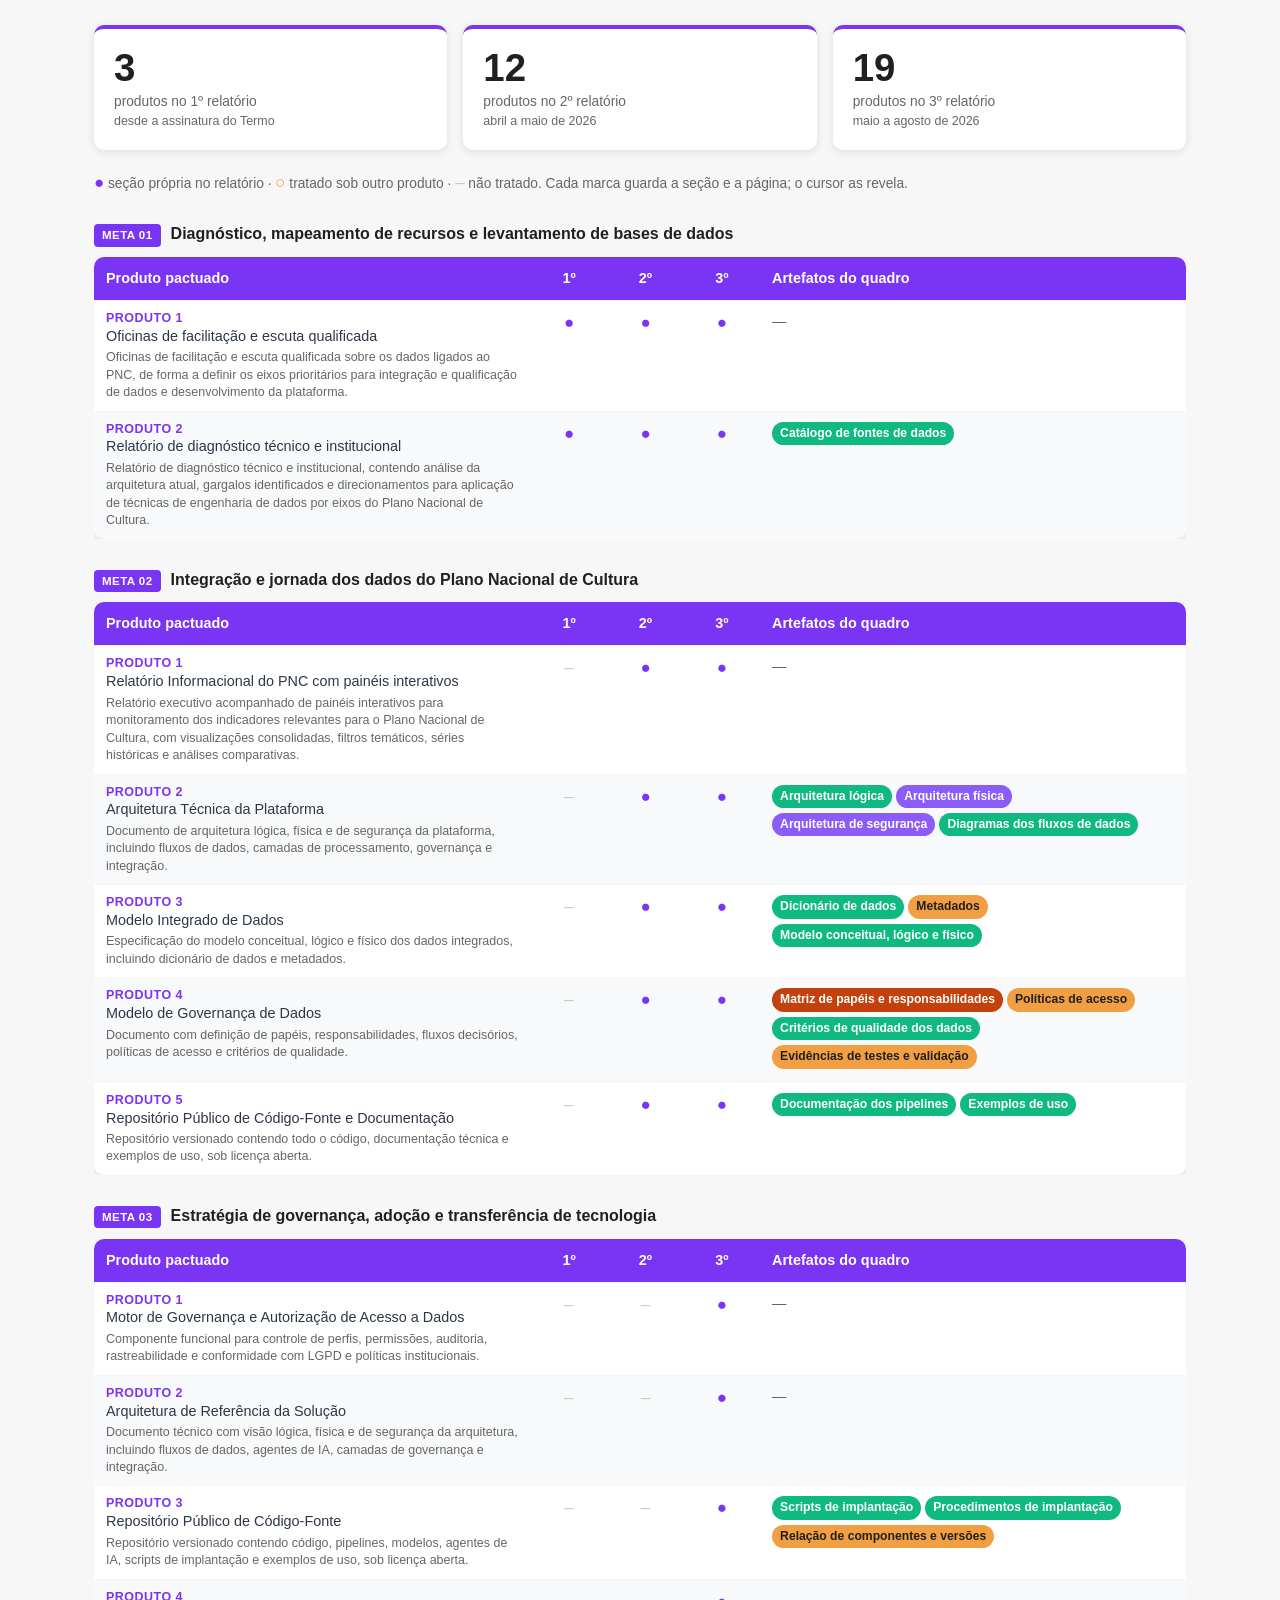
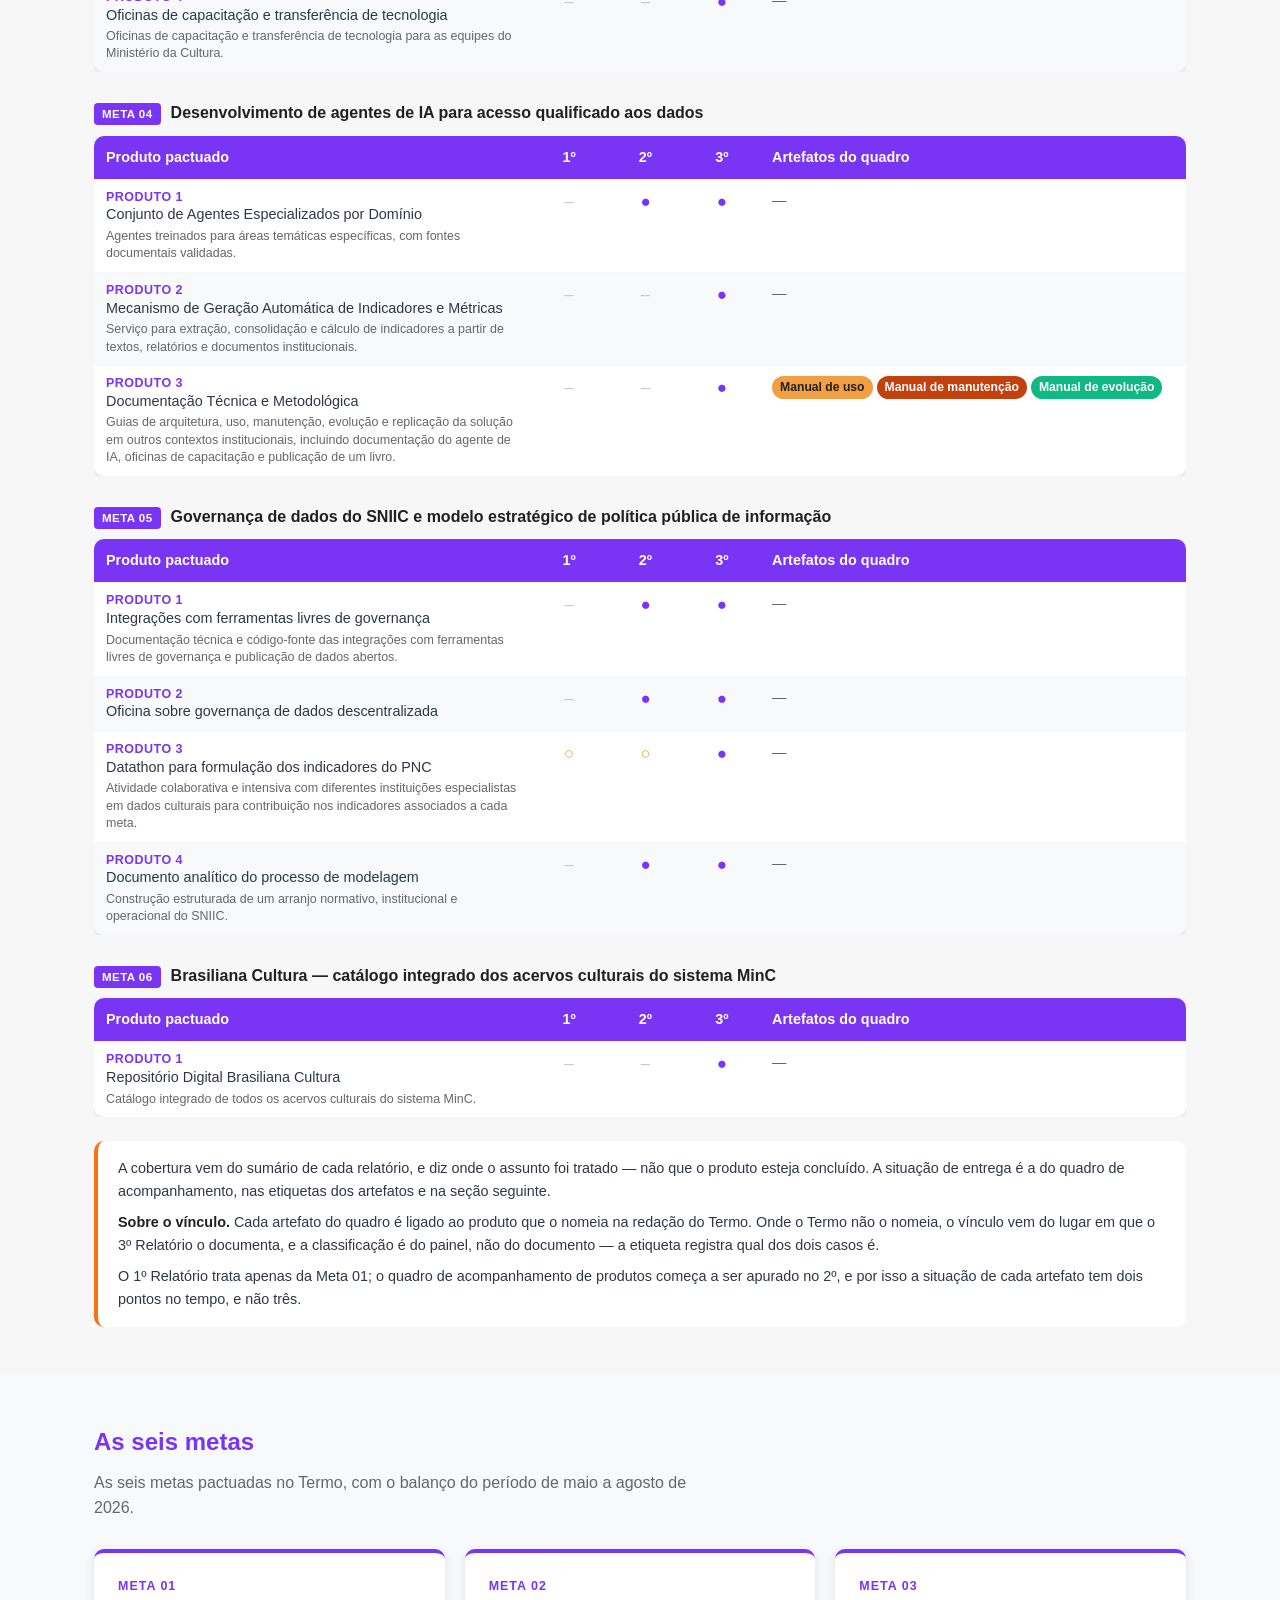
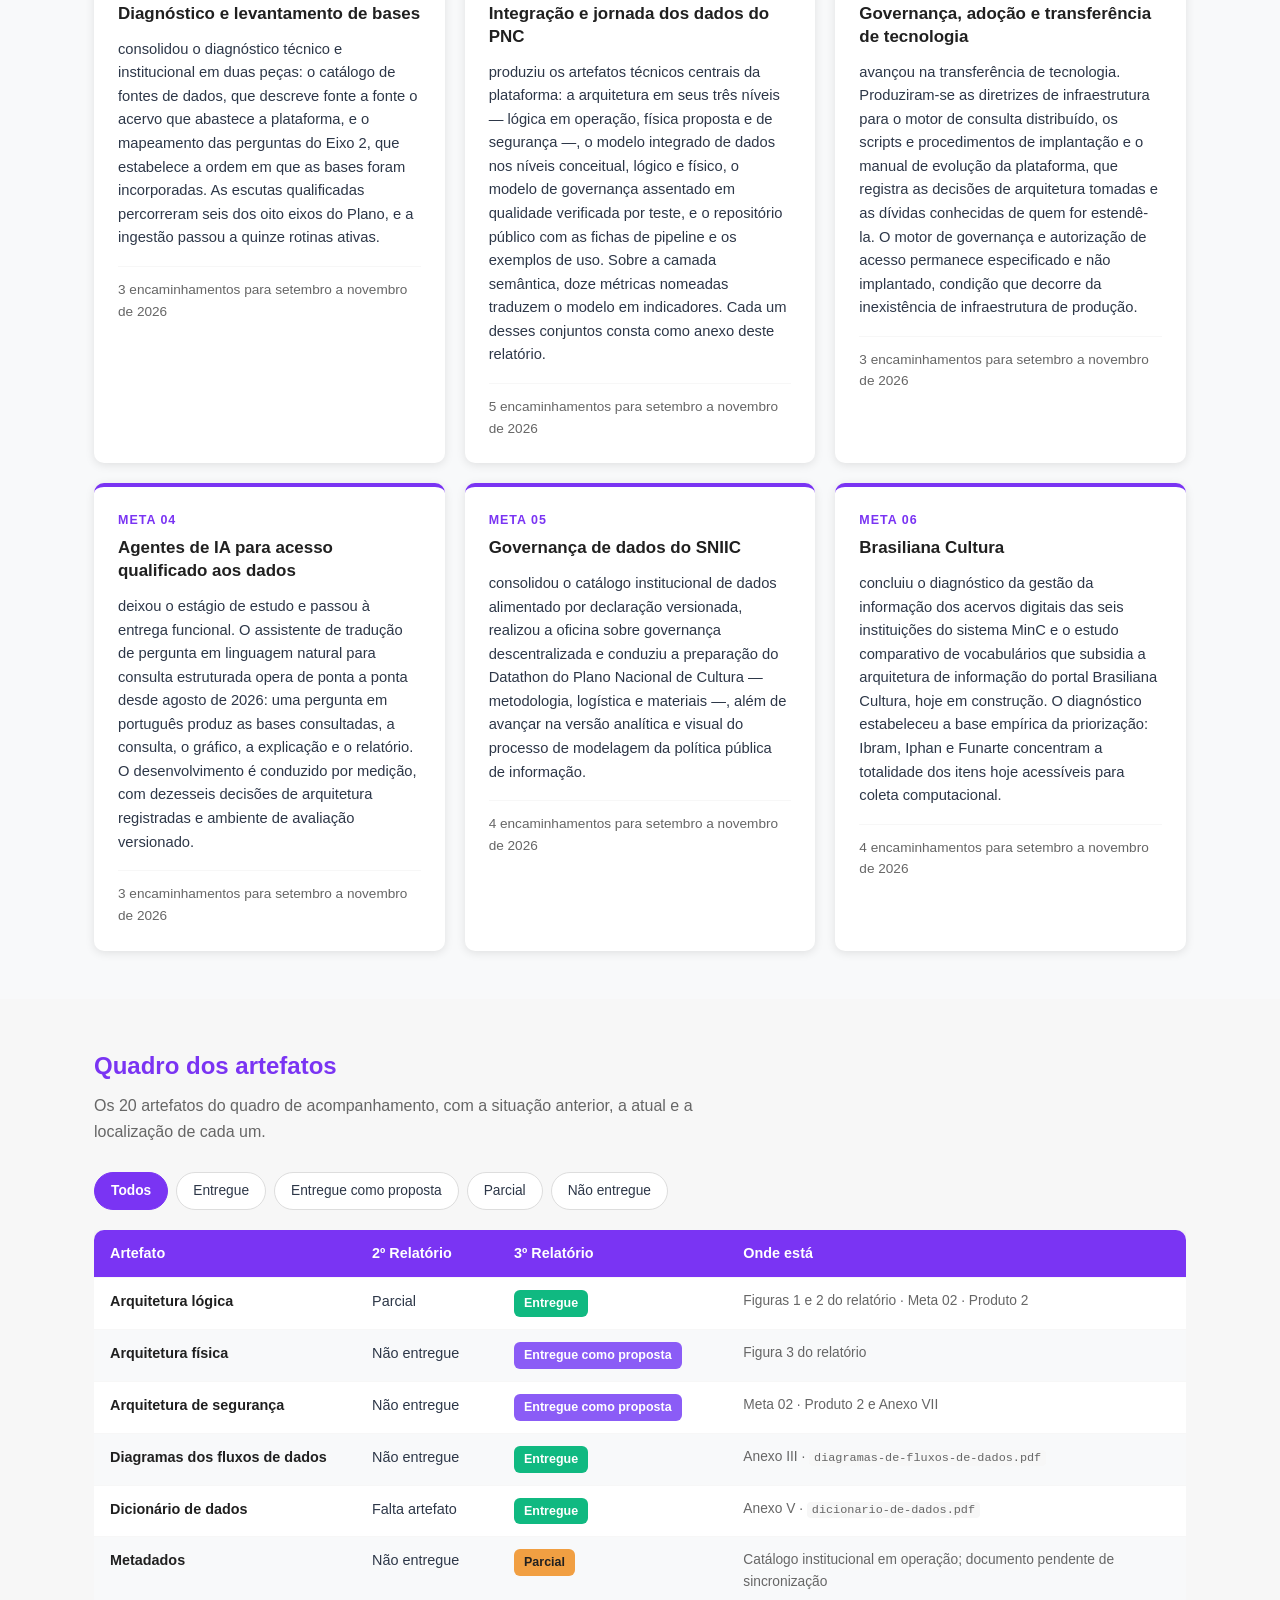
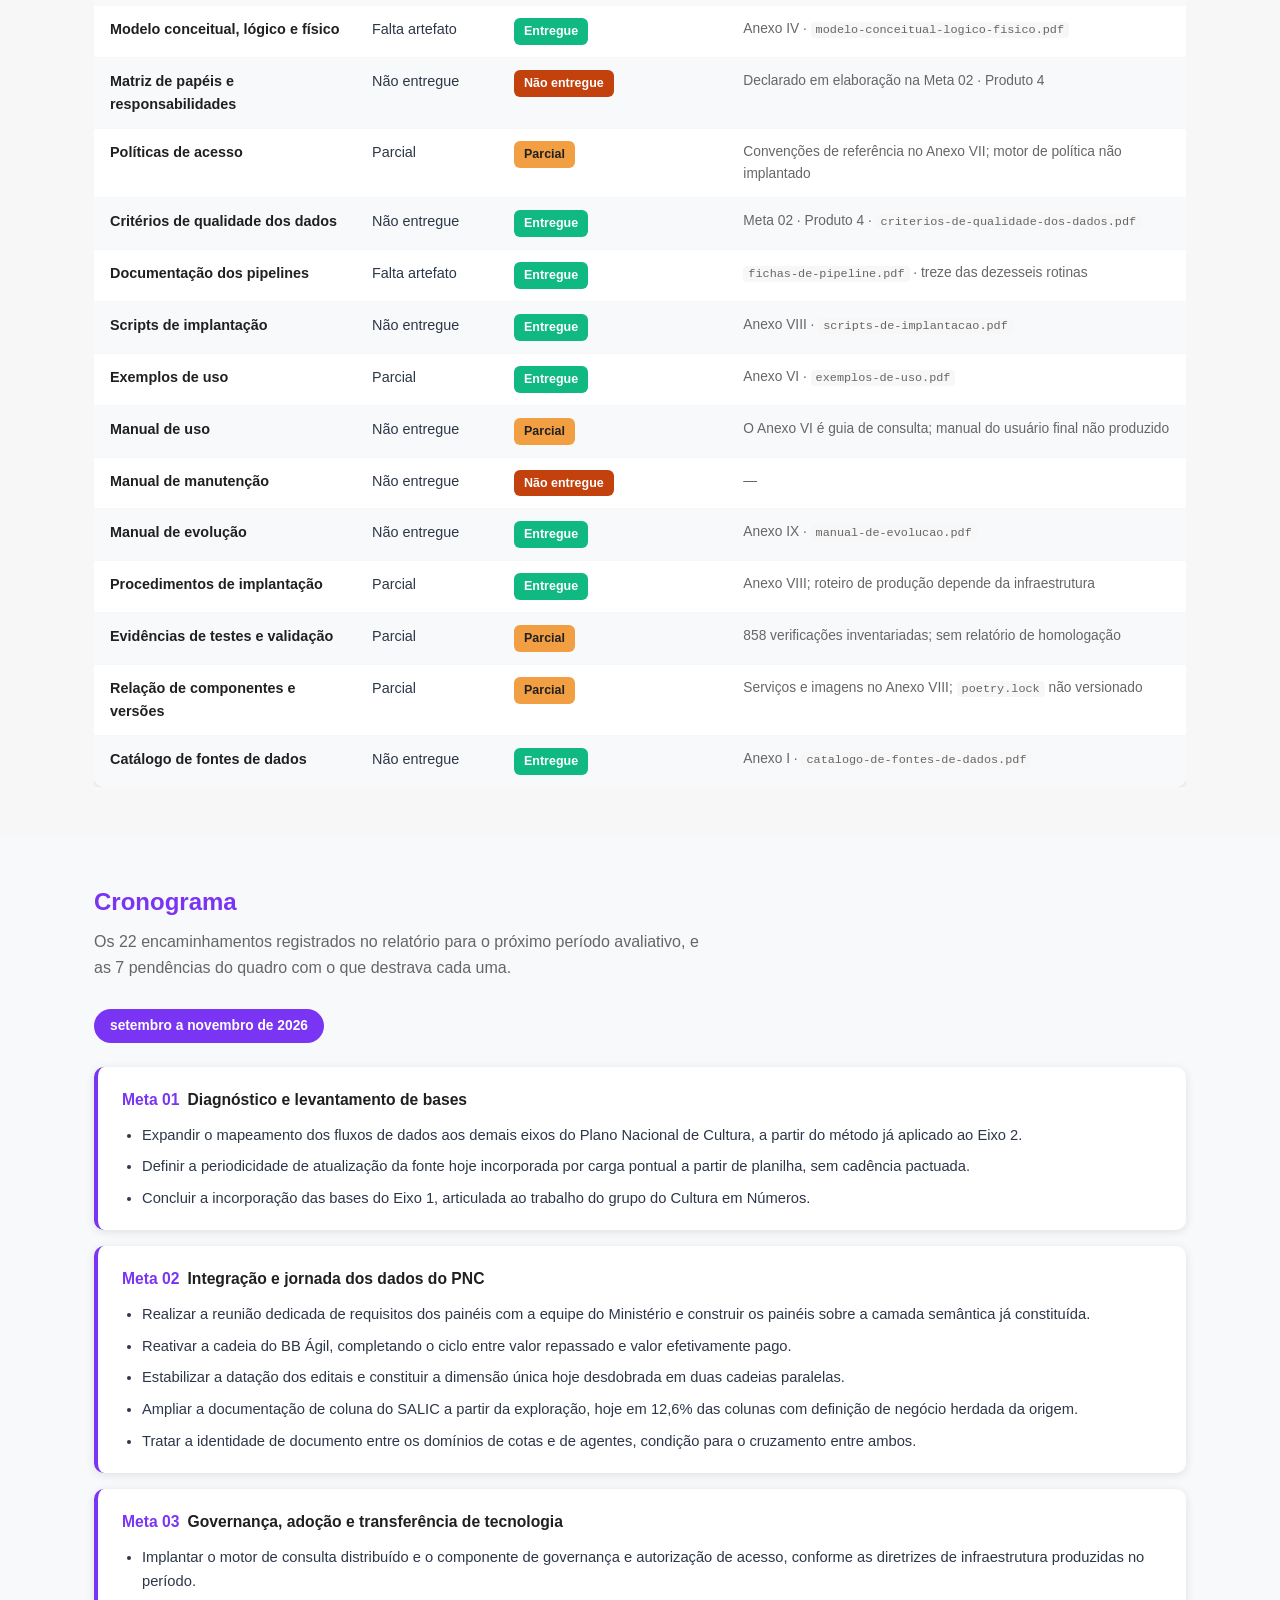
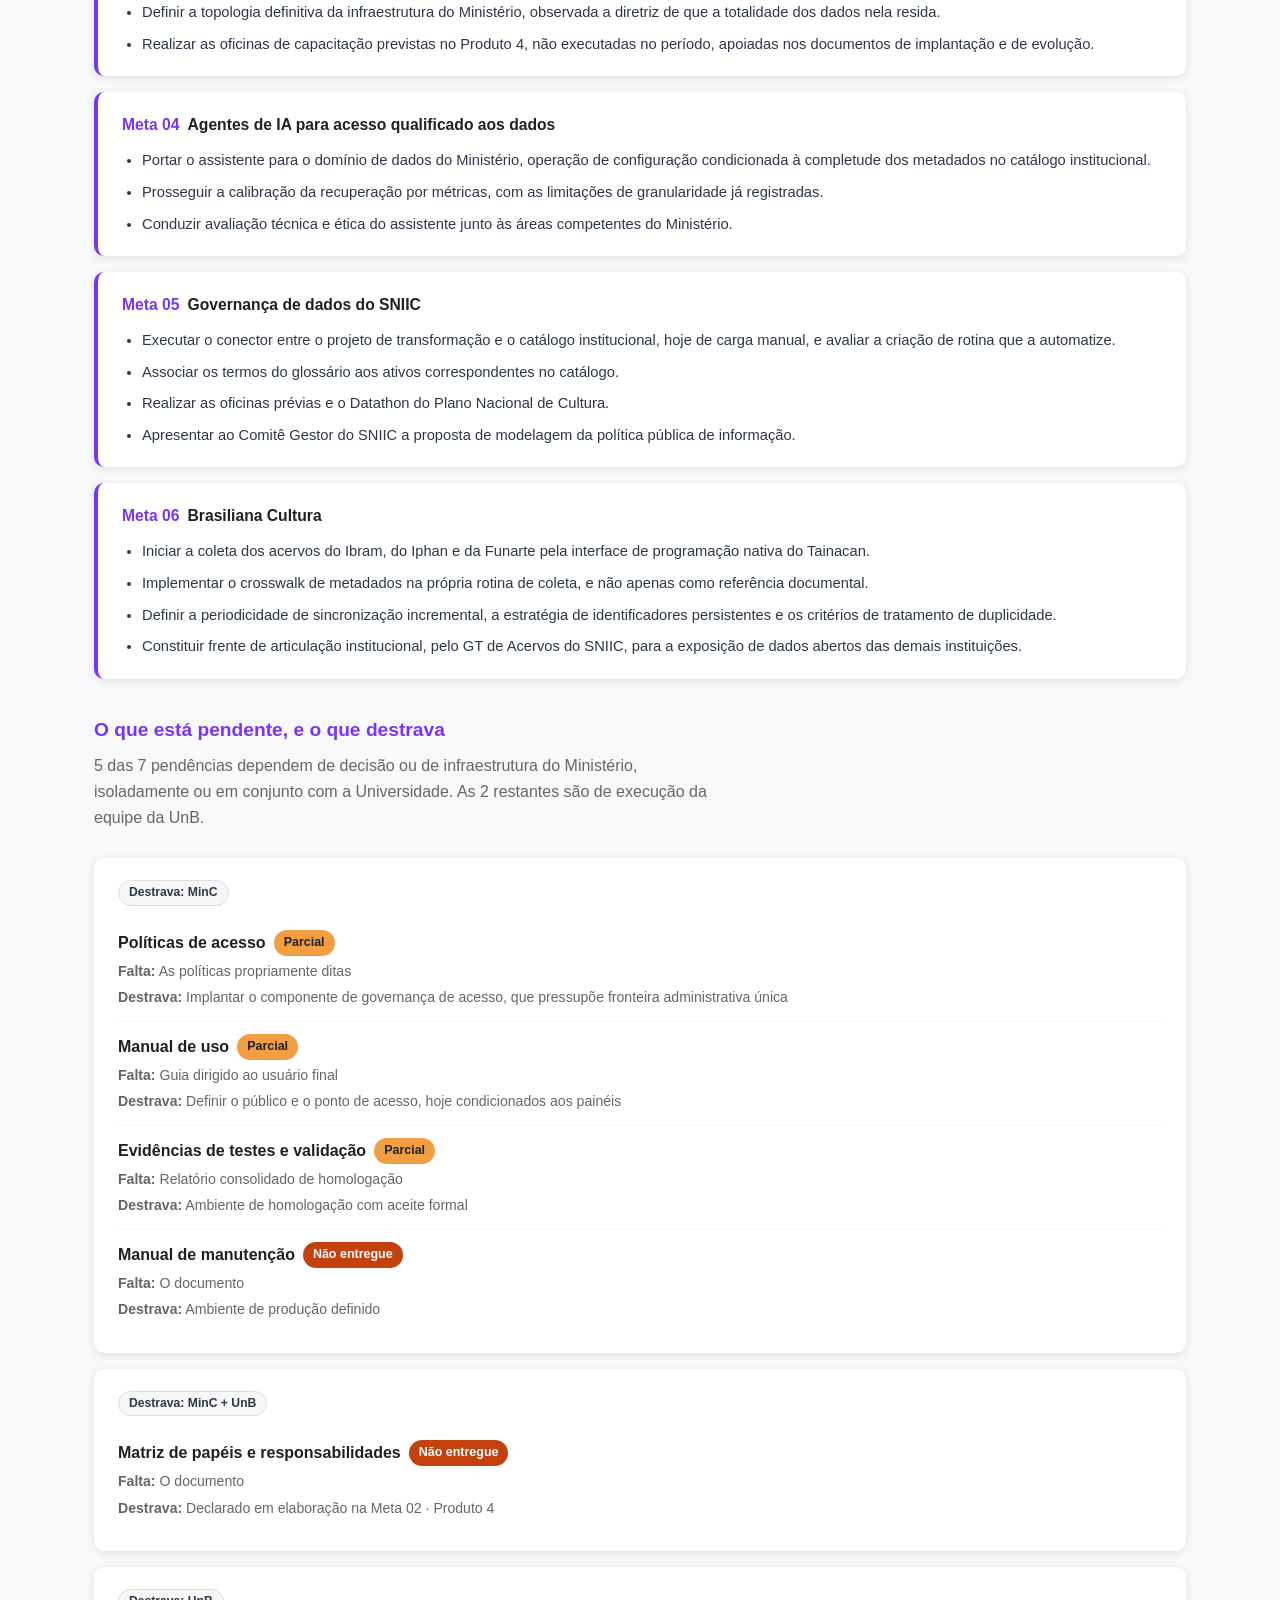
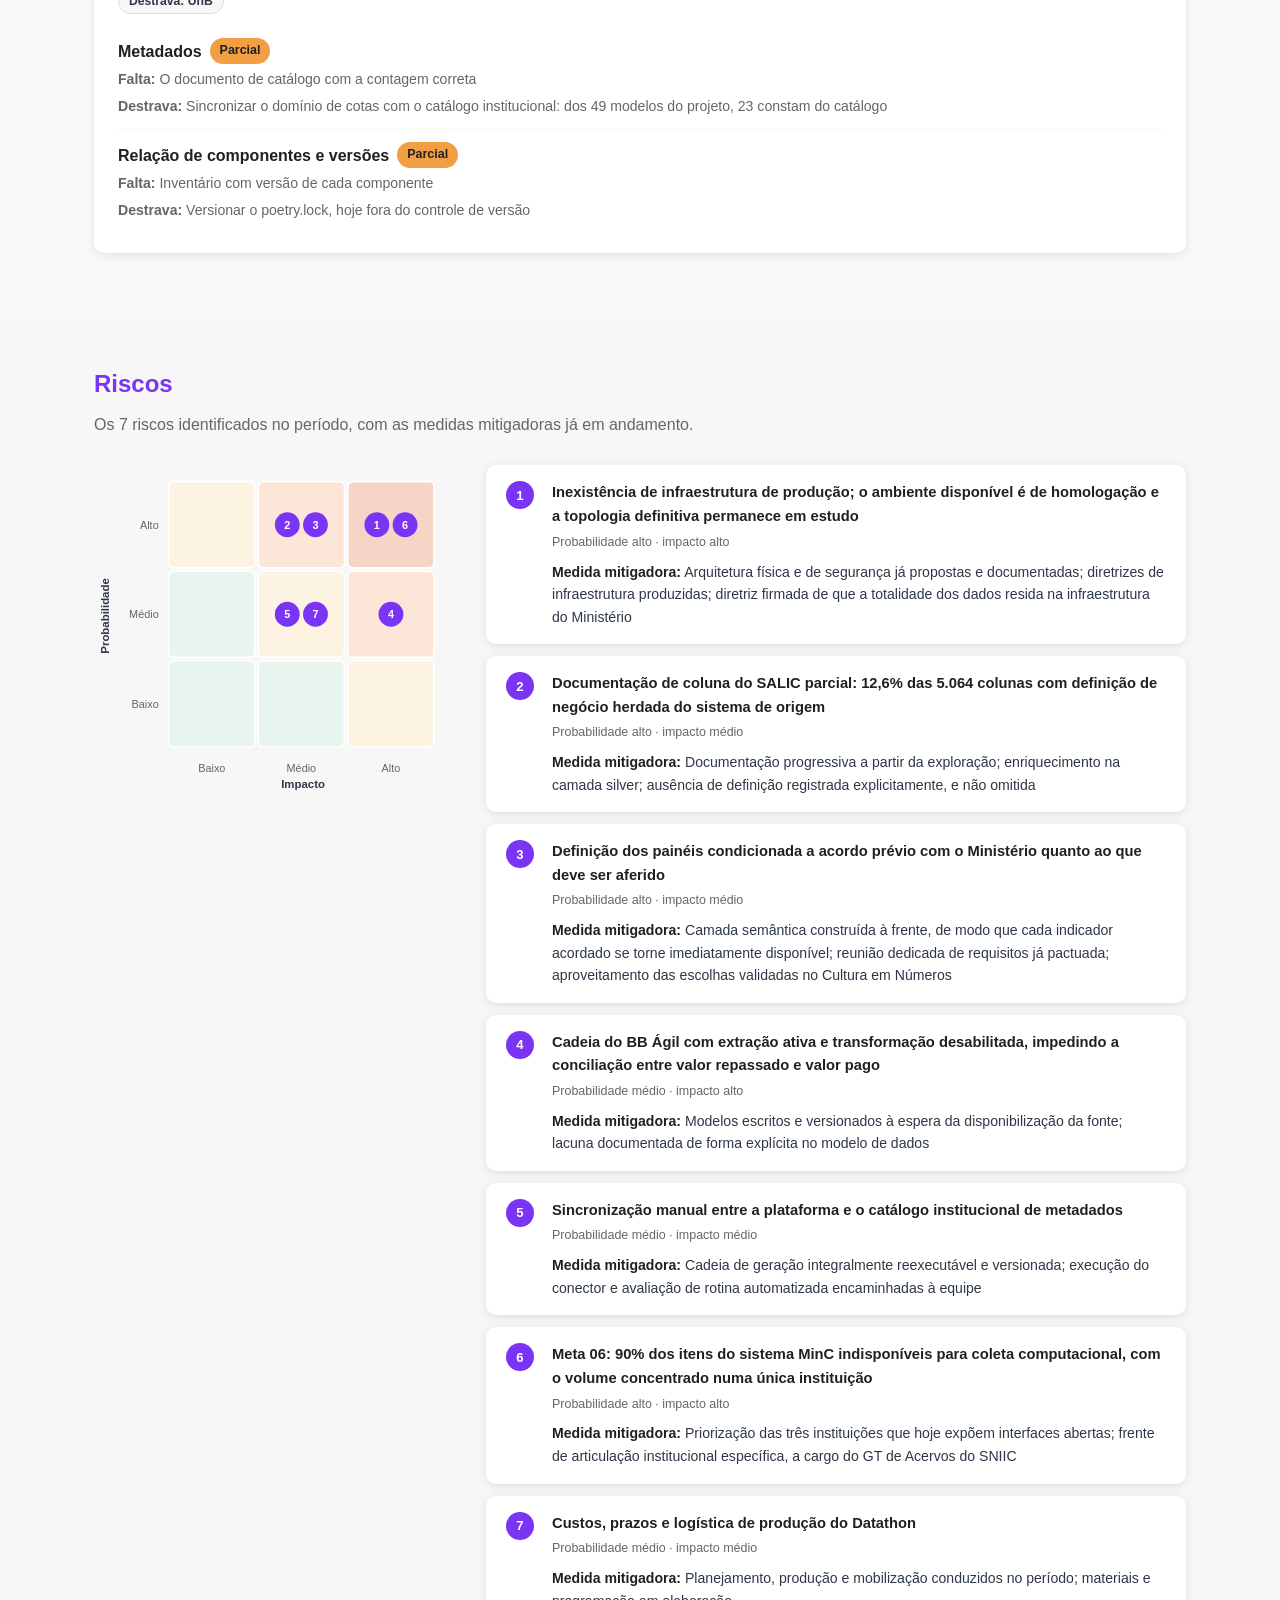
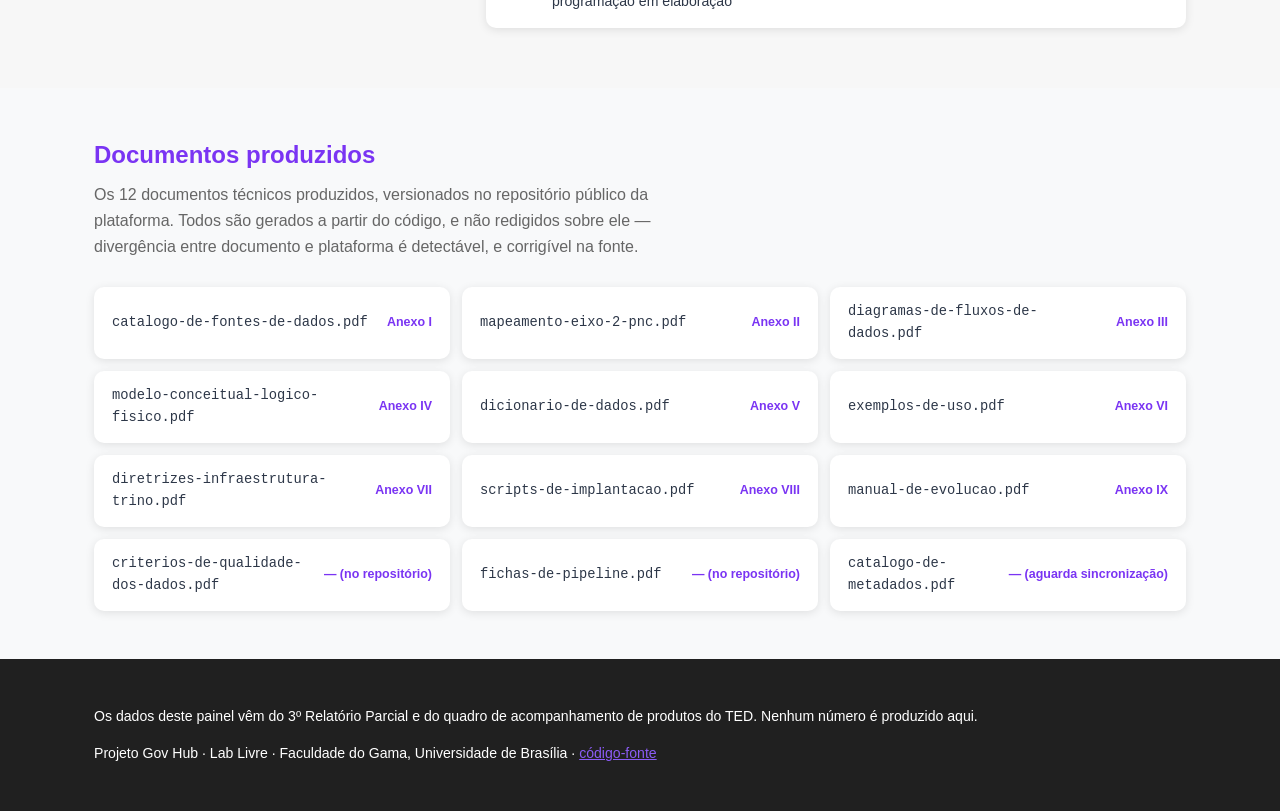
==== commit e37dcdde: "feat: entregas por meta — 19 produtos do TED cruzados com os três relatórios Acrescenta a seção 'Ent" ====
--- a/index.html
+++ b/index.html
@@ -45,35 +45,42 @@
       </div>
     </section>
 
-    <section class="secao" id="metas" aria-labelledby="t-metas">
+    <section class="secao" id="produtos" aria-labelledby="t-produtos">
+      <div class="container">
+        <h2 id="t-produtos">Entregas por meta</h2>
+        <div id="matriz-produtos"></div>
+      </div>
+    </section>
+
+    <section class="secao secao-alt" id="metas" aria-labelledby="t-metas">
       <div class="container">
         <h2 id="t-metas">As seis metas</h2>
         <div id="grade-metas"></div>
       </div>
     </section>
 
-    <section class="secao secao-alt" id="artefatos" aria-labelledby="t-artefatos">
+    <section class="secao" id="artefatos" aria-labelledby="t-artefatos">
       <div class="container">
         <h2 id="t-artefatos">Quadro dos artefatos</h2>
         <div id="quadro-artefatos"></div>
       </div>
     </section>
 
-    <section class="secao" id="cronograma" aria-labelledby="t-cronograma">
+    <section class="secao secao-alt" id="cronograma" aria-labelledby="t-cronograma">
       <div class="container">
         <h2 id="t-cronograma">Cronograma</h2>
         <div id="lista-cronograma"></div>
       </div>
     </section>
 
-    <section class="secao secao-alt" id="riscos" aria-labelledby="t-riscos">
+    <section class="secao" id="riscos" aria-labelledby="t-riscos">
       <div class="container">
         <h2 id="t-riscos">Riscos</h2>
         <div id="matriz-riscos"></div>
       </div>
     </section>
 
-    <section class="secao" id="documentos" aria-labelledby="t-documentos">
+    <section class="secao secao-alt" id="documentos" aria-labelledby="t-documentos">
       <div class="container">
         <h2 id="t-documentos">Documentos produzidos</h2>
         <div id="lista-documentos"></div>
--- a/assets/tema.css
+++ b/assets/tema.css
@@ -537,3 +537,93 @@
   font-weight: 600;
   border-bottom-color: var(--secondary-purple);
 }
+
+/* ------------------------------------------------- entregas por meta */
+
+.indicadores-3 { margin-bottom: 20px; }
+.indicadores-3 .rotulo { line-height: 1.35; }
+.indicadores-3 .periodo { color: var(--text-muted); font-size: 0.78rem; }
+
+.legenda-marcas {
+  margin: 0 0 24px;
+  font-size: 0.86rem;
+  color: var(--text-muted);
+}
+
+.marca-secao   { color: var(--primary-purple); font-size: 1.05rem; cursor: help; }
+.marca-mencao  { color: var(--color-warm);     font-size: 1.05rem; cursor: help; }
+.marca-ausente { color: #C9C9C9;               font-size: 1.05rem; }
+
+.quadro-meta { margin-bottom: 28px; }
+.quadro-meta:last-of-type { margin-bottom: 0; }
+
+.quadro-meta h3 {
+  display: flex;
+  align-items: baseline;
+  gap: 10px;
+  margin: 0 0 10px;
+  font-size: 1rem;
+  color: var(--text-strong);
+}
+
+.quadro-meta h3 .numero-meta {
+  background: var(--primary-purple);
+  color: var(--bg-white);
+  border-radius: 4px;
+  padding: 2px 8px;
+  font-size: 0.72rem;
+  font-weight: 700;
+  letter-spacing: 0.04em;
+  text-transform: uppercase;
+  white-space: nowrap;
+}
+
+/* Cinco colunas: o produto, uma por relatório, e os artefatos. Sobrescreve as
+   larguras de quatro colunas de table.quadro. */
+table.quadro-produtos { min-width: 720px; }
+table.quadro-produtos th:nth-child(1),
+table.quadro-produtos td:nth-child(1) { width: 40%; }
+table.quadro-produtos th.col-rel,
+table.quadro-produtos td.marca { width: 7%; text-align: center; }
+table.quadro-produtos th:nth-child(5),
+table.quadro-produtos td:nth-child(5) { width: 39%; }
+
+table.quadro-produtos td { padding: 9px 12px; }
+table.quadro-produtos th { padding: 10px 12px; }
+table.quadro-produtos .nome-produto { color: var(--text-body); line-height: 1.35; }
+table.quadro-produtos .nome-produto strong {
+  color: var(--text-strong);
+  display: block;
+  font-size: 0.78rem;
+  text-transform: uppercase;
+  letter-spacing: 0.04em;
+  color: var(--primary-purple);
+}
+table.quadro-produtos .redacao {
+  display: block;
+  margin-top: 3px;
+  font-size: 0.78rem;
+  line-height: 1.4;
+  color: var(--text-muted);
+}
+
+.artefato-pil {
+  display: inline-block;
+  margin: 0 4px 4px 0;
+  padding: 2px 8px;
+  border-radius: 999px;
+  font-size: 0.76rem;
+  font-weight: 600;
+  color: var(--bg-white);
+  cursor: help;
+}
+.artefato-pil.sit-entregue          { background: var(--color-success); }
+.artefato-pil.sit-entregue-proposta { background: var(--secondary-purple); }
+.artefato-pil.sit-parcial           { background: var(--color-warm); color: var(--text-strong); }
+.artefato-pil.sit-nao-entregue      { background: var(--color-ausente); }
+
+.sem-artefato { color: var(--text-muted); }
+
+@media (max-width: 640px) {
+  .quadro-meta h3 { flex-wrap: wrap; }
+}
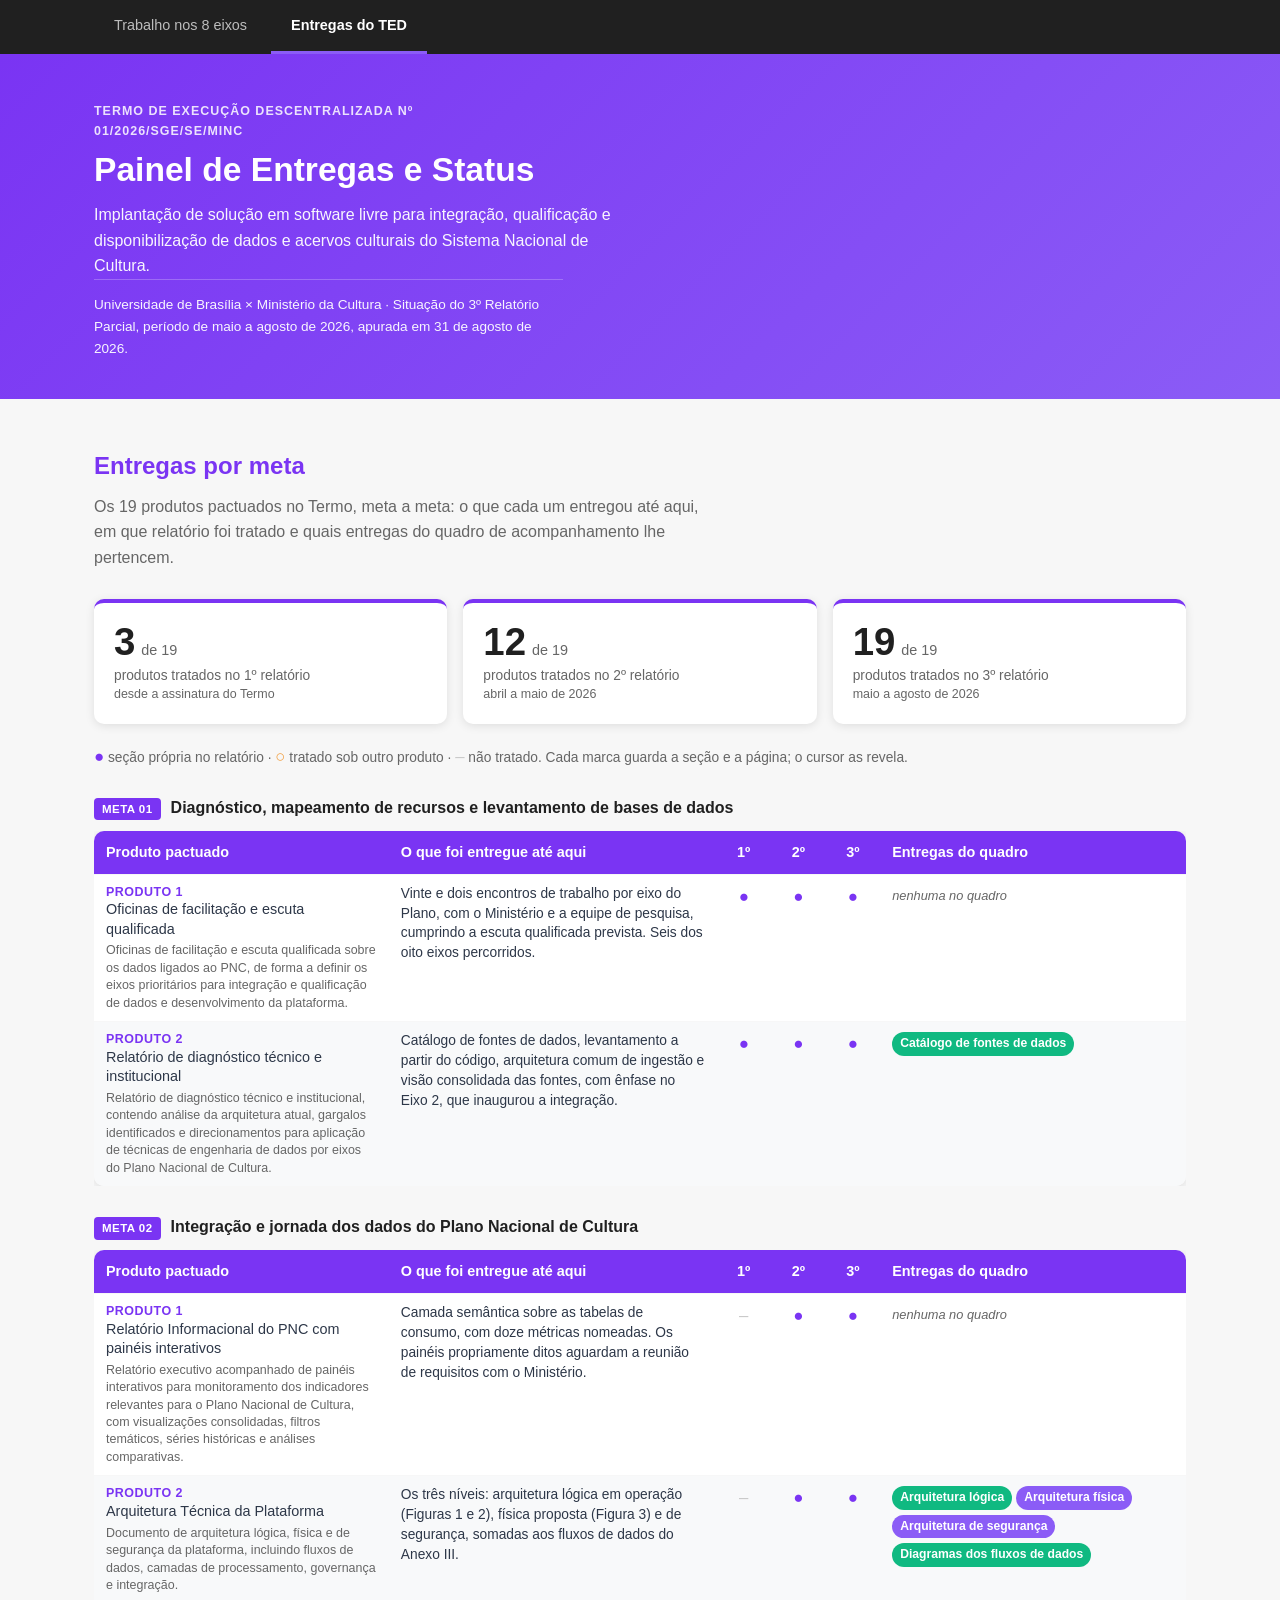
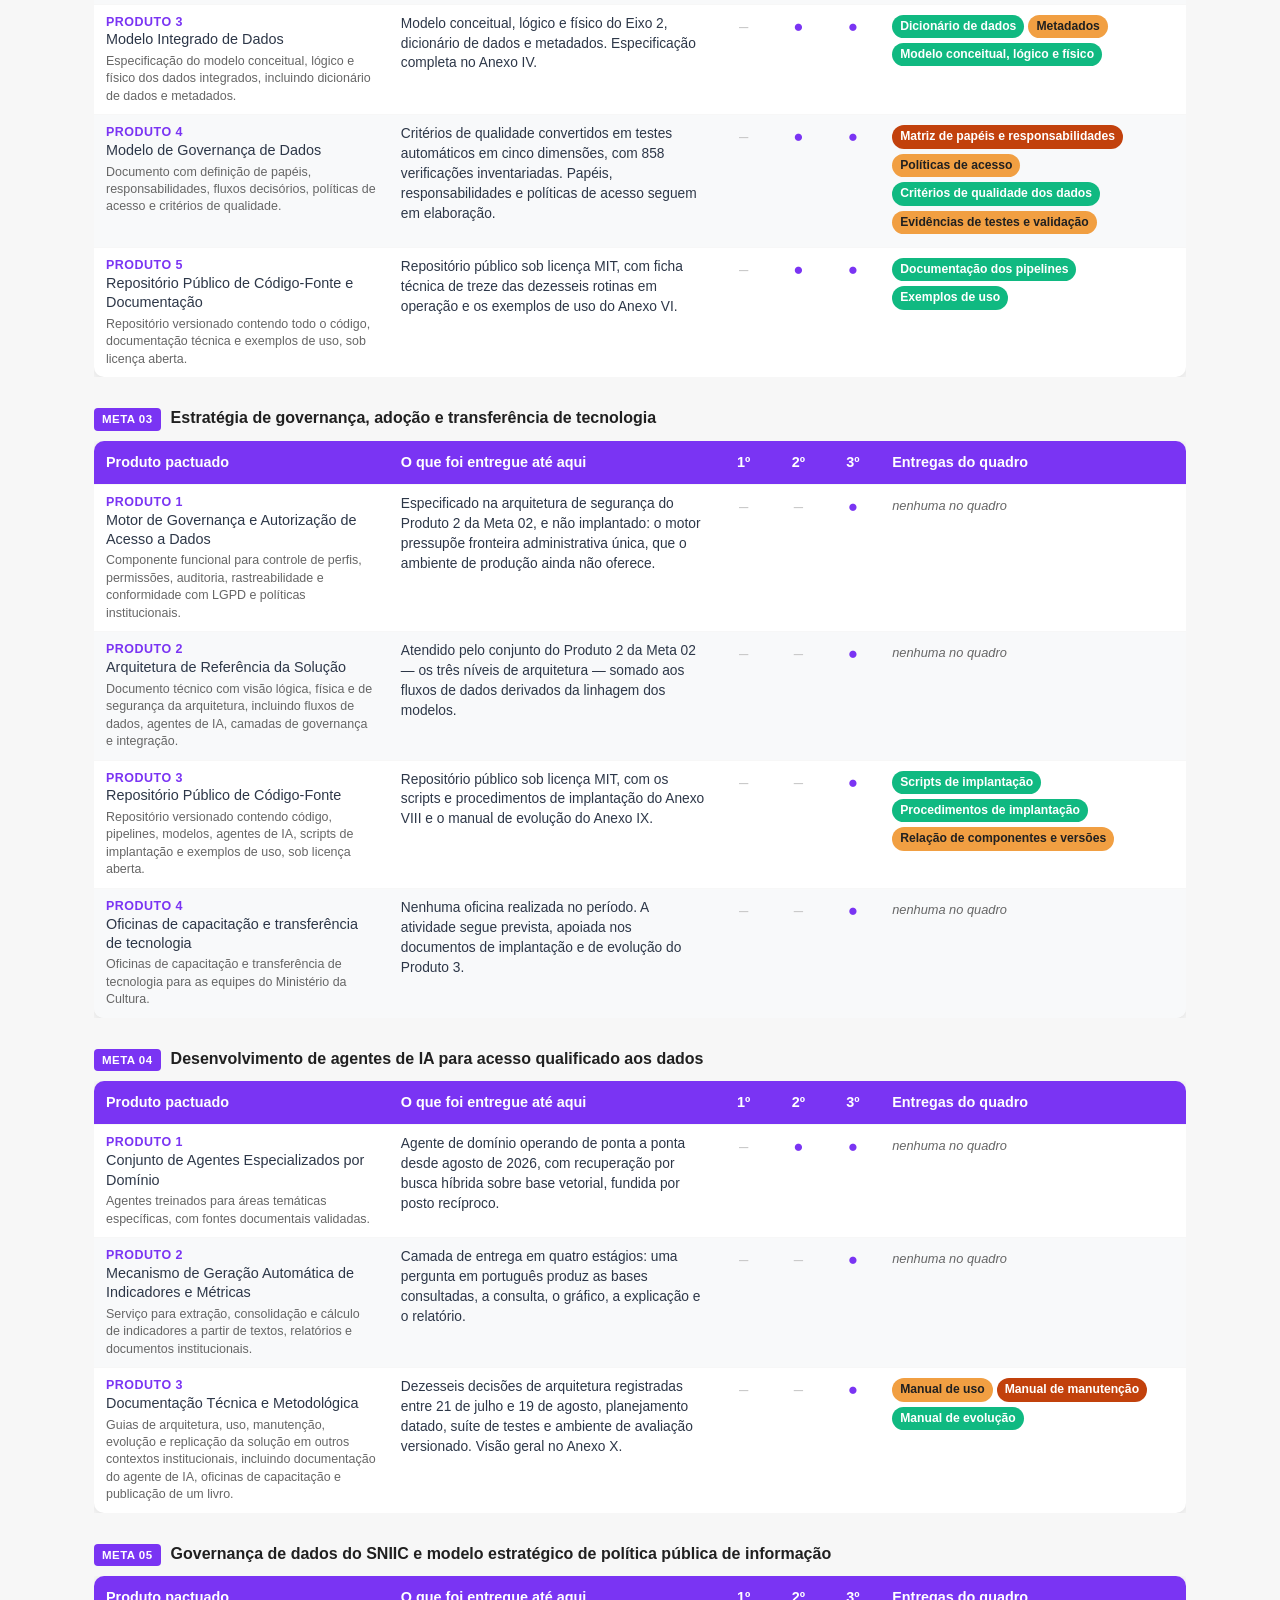
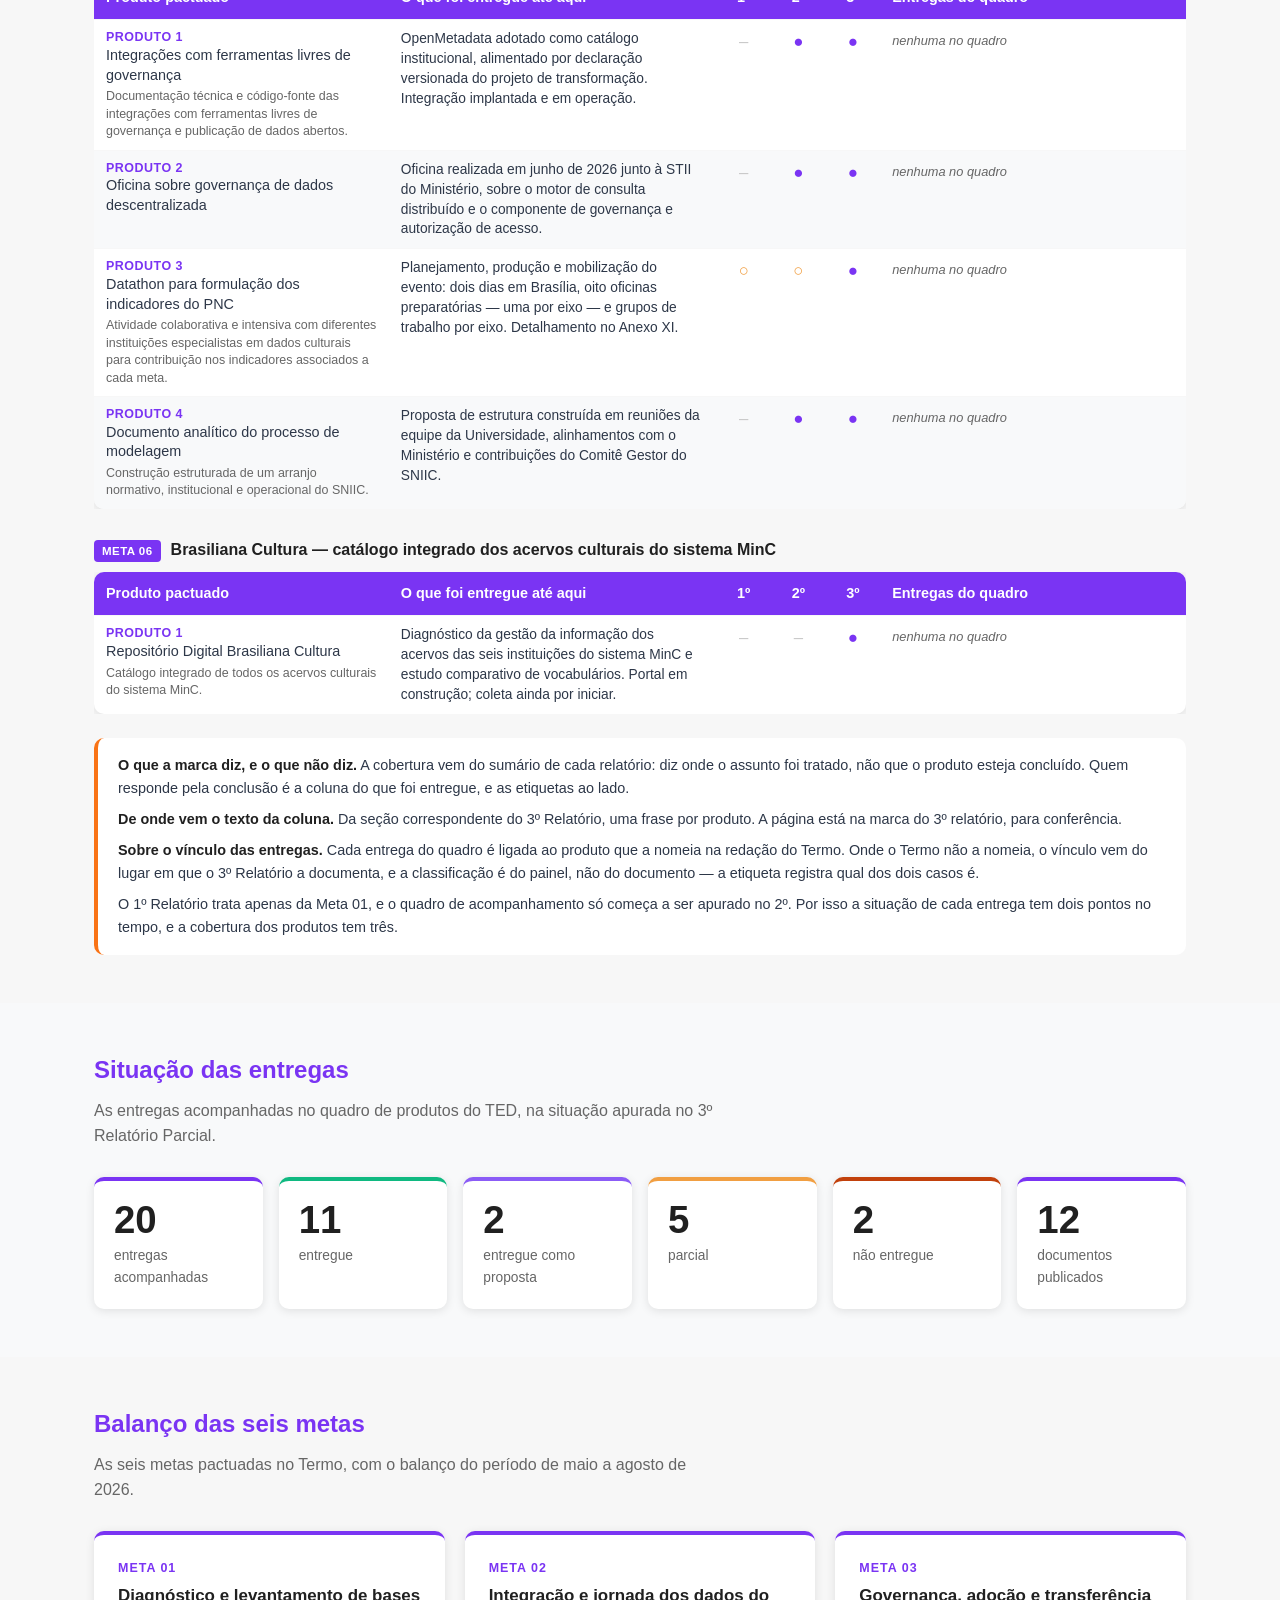
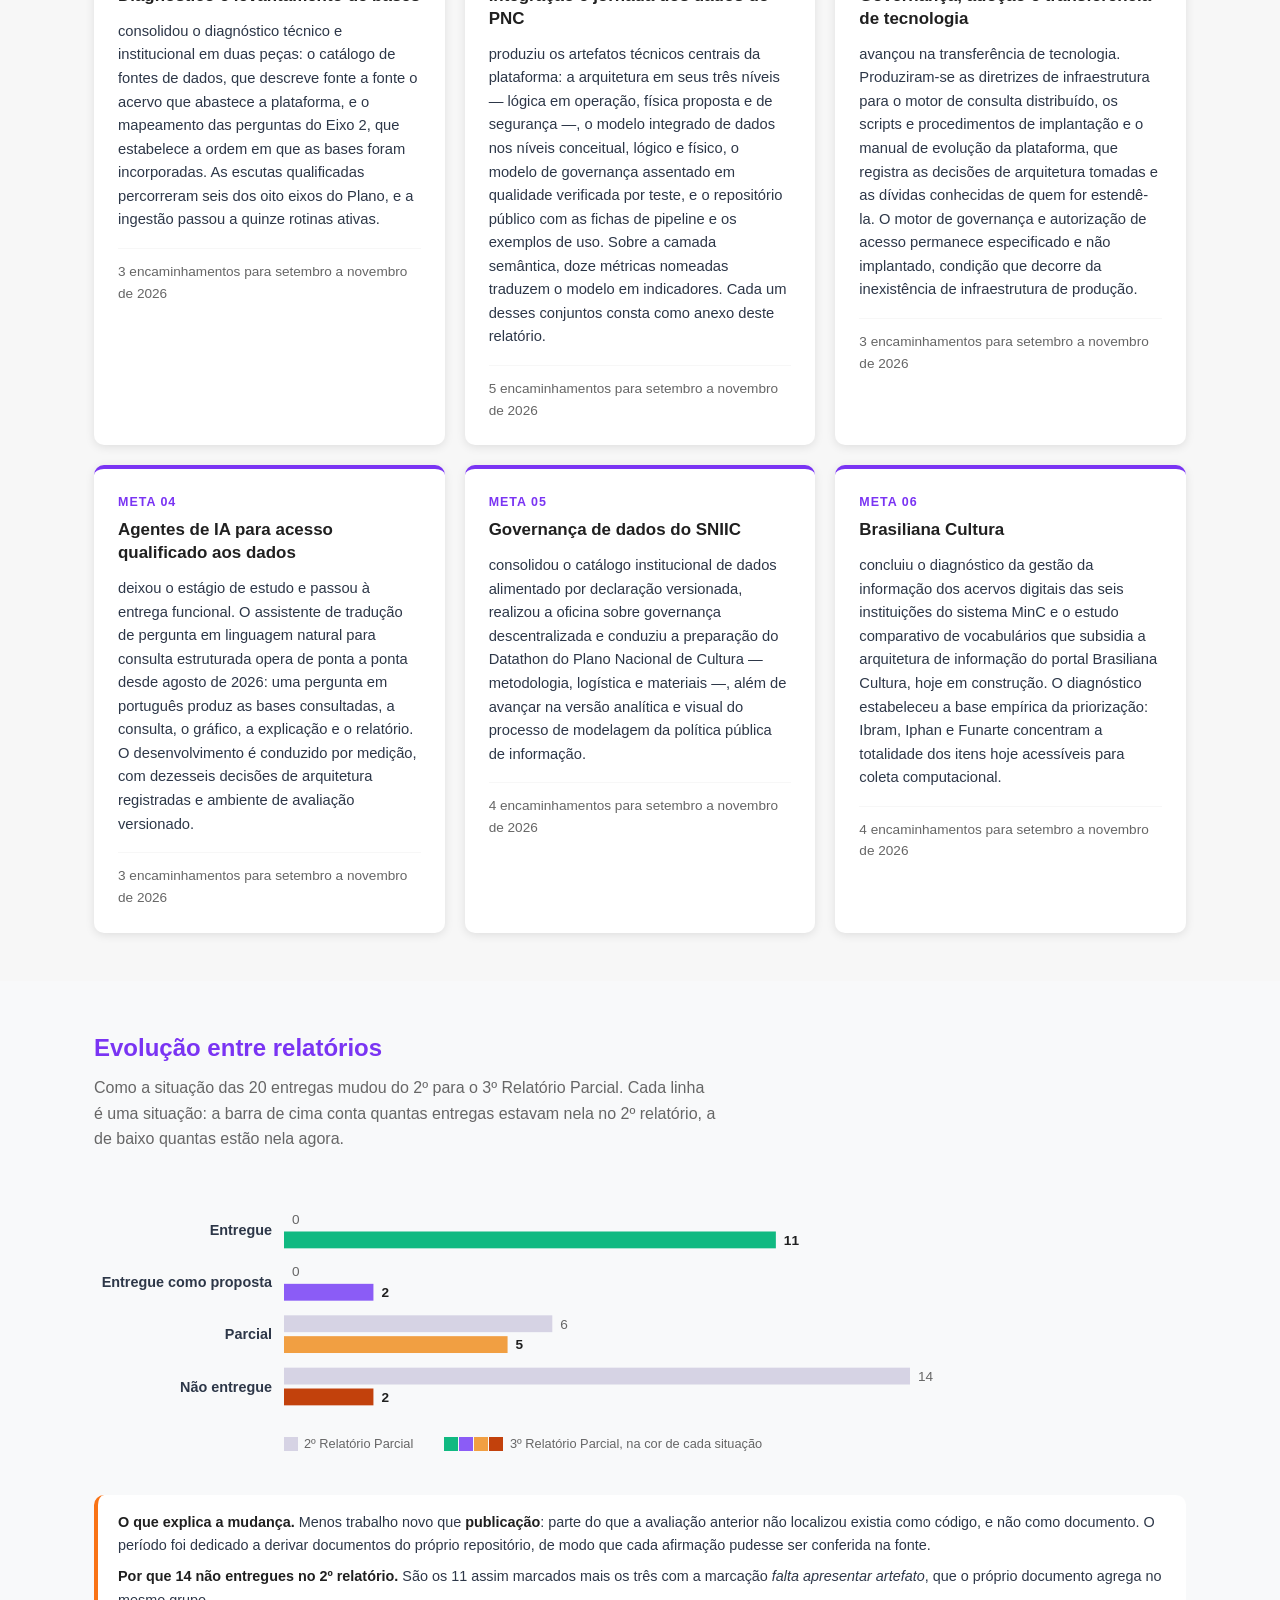
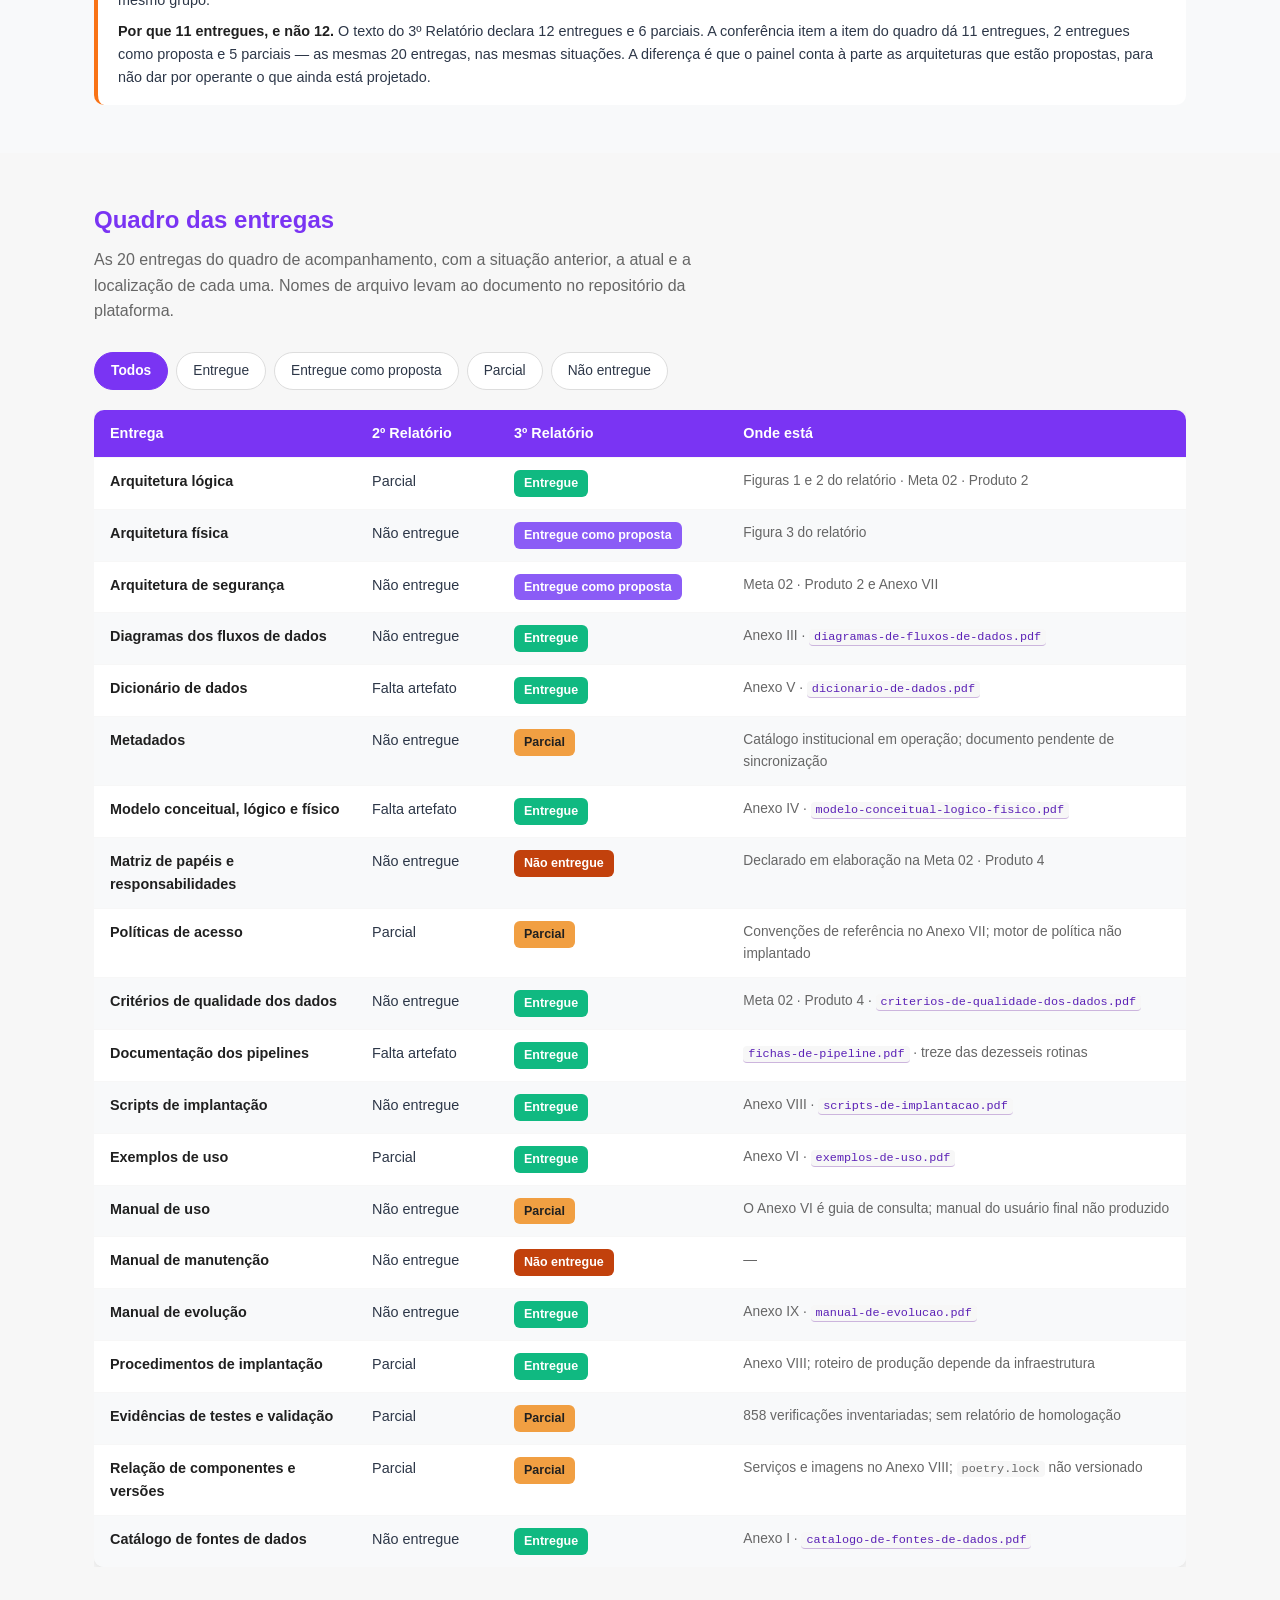
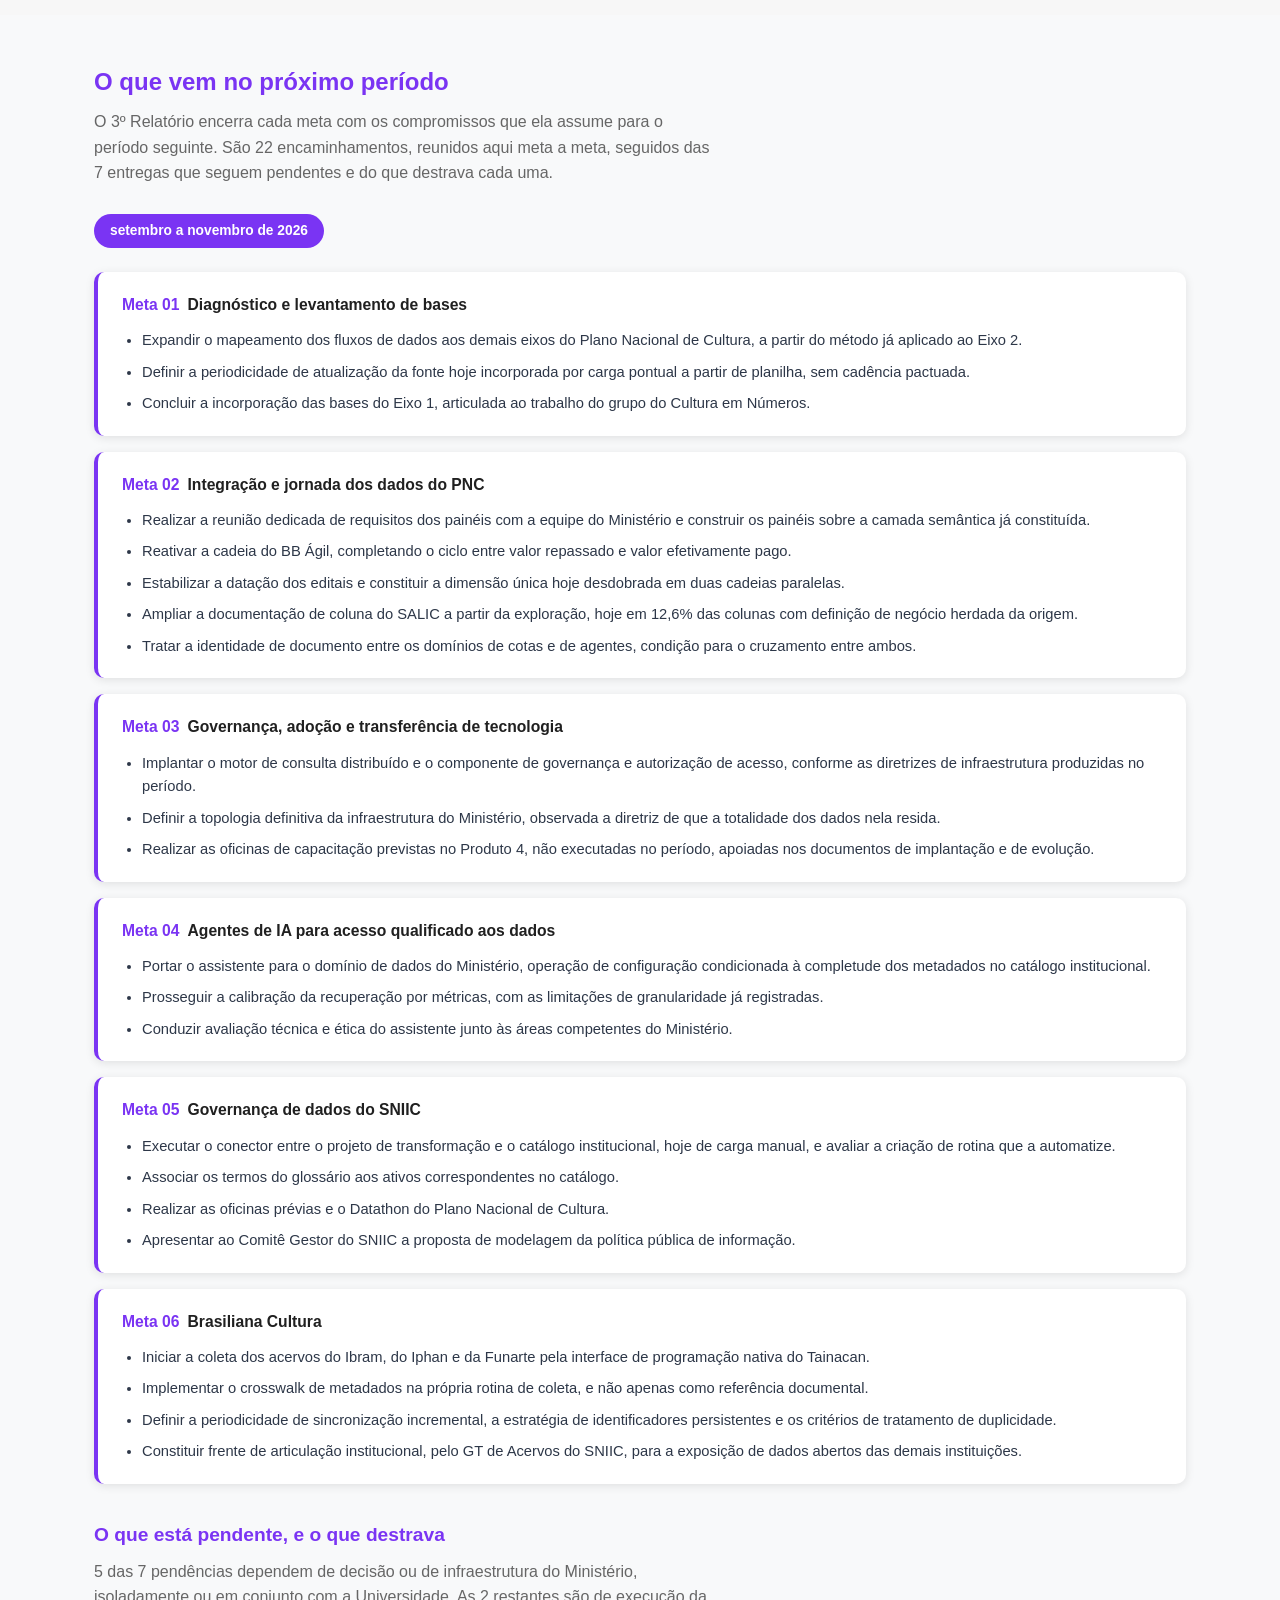
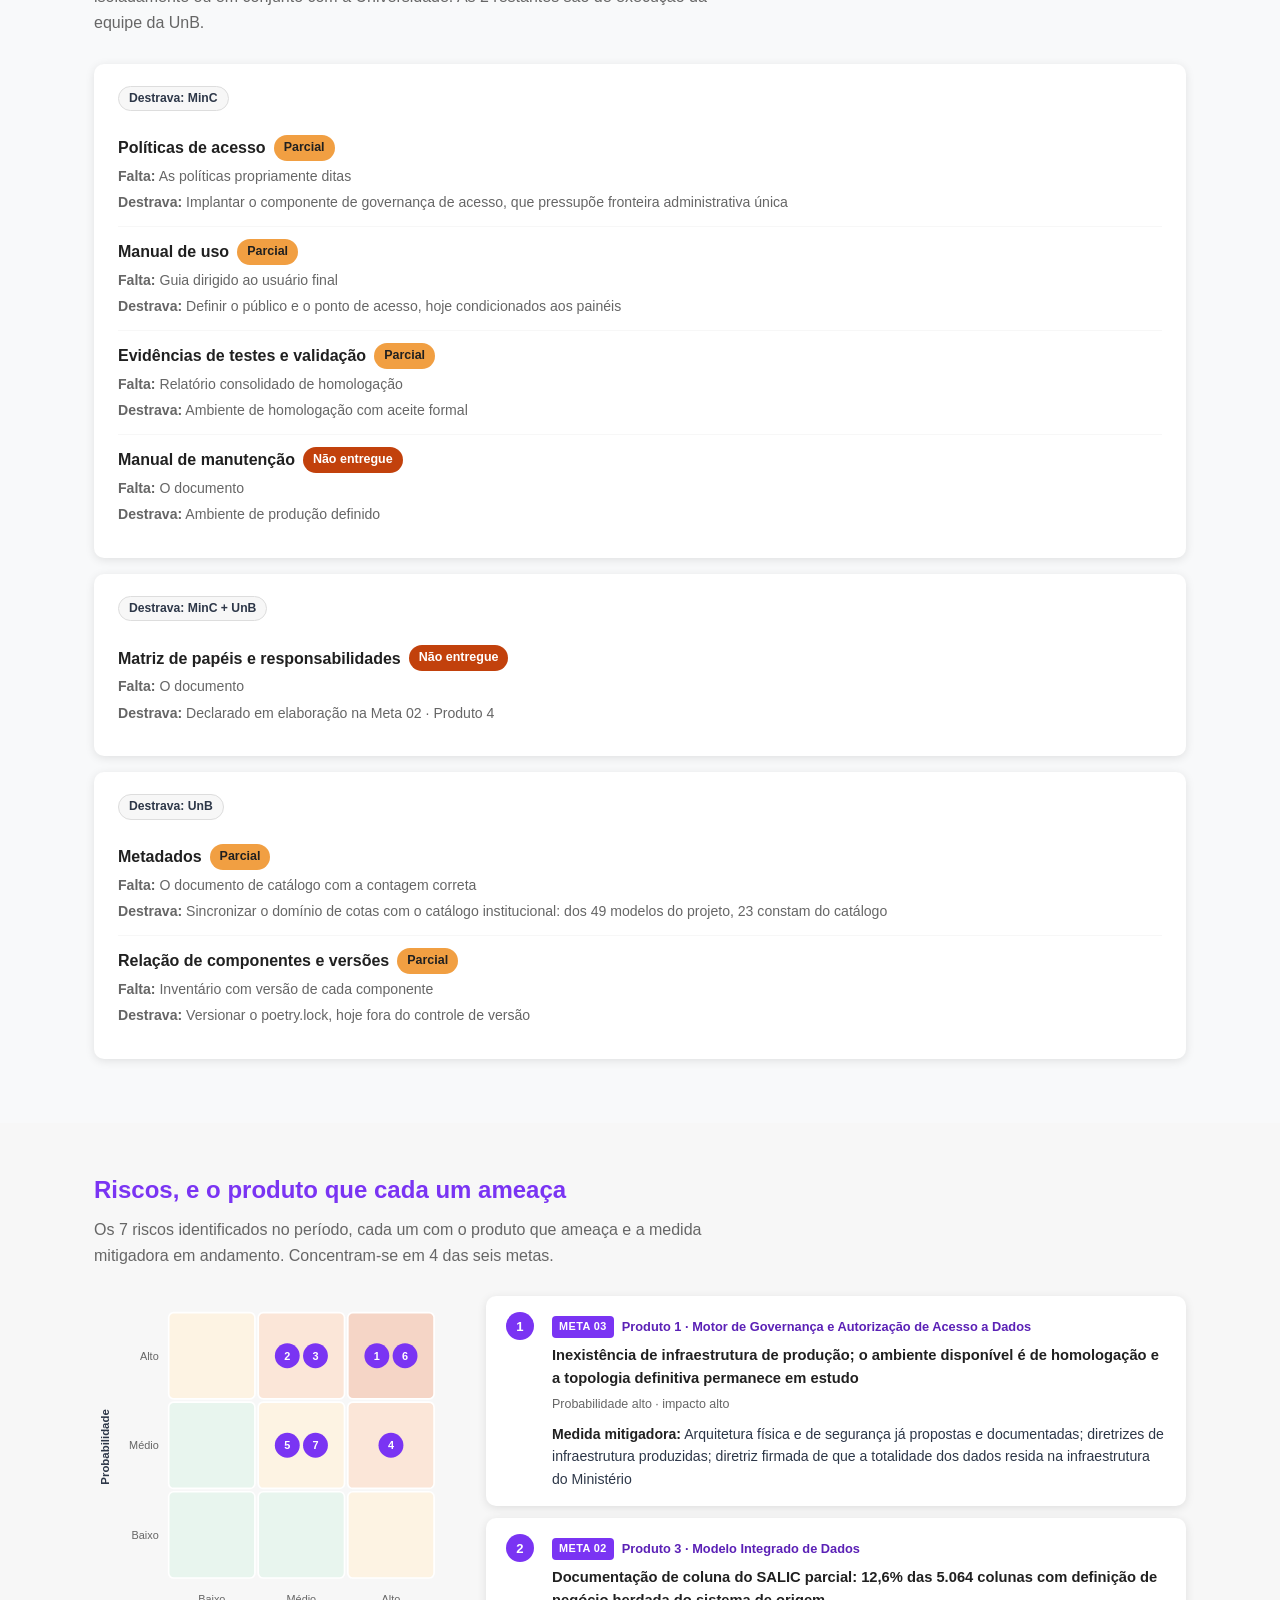
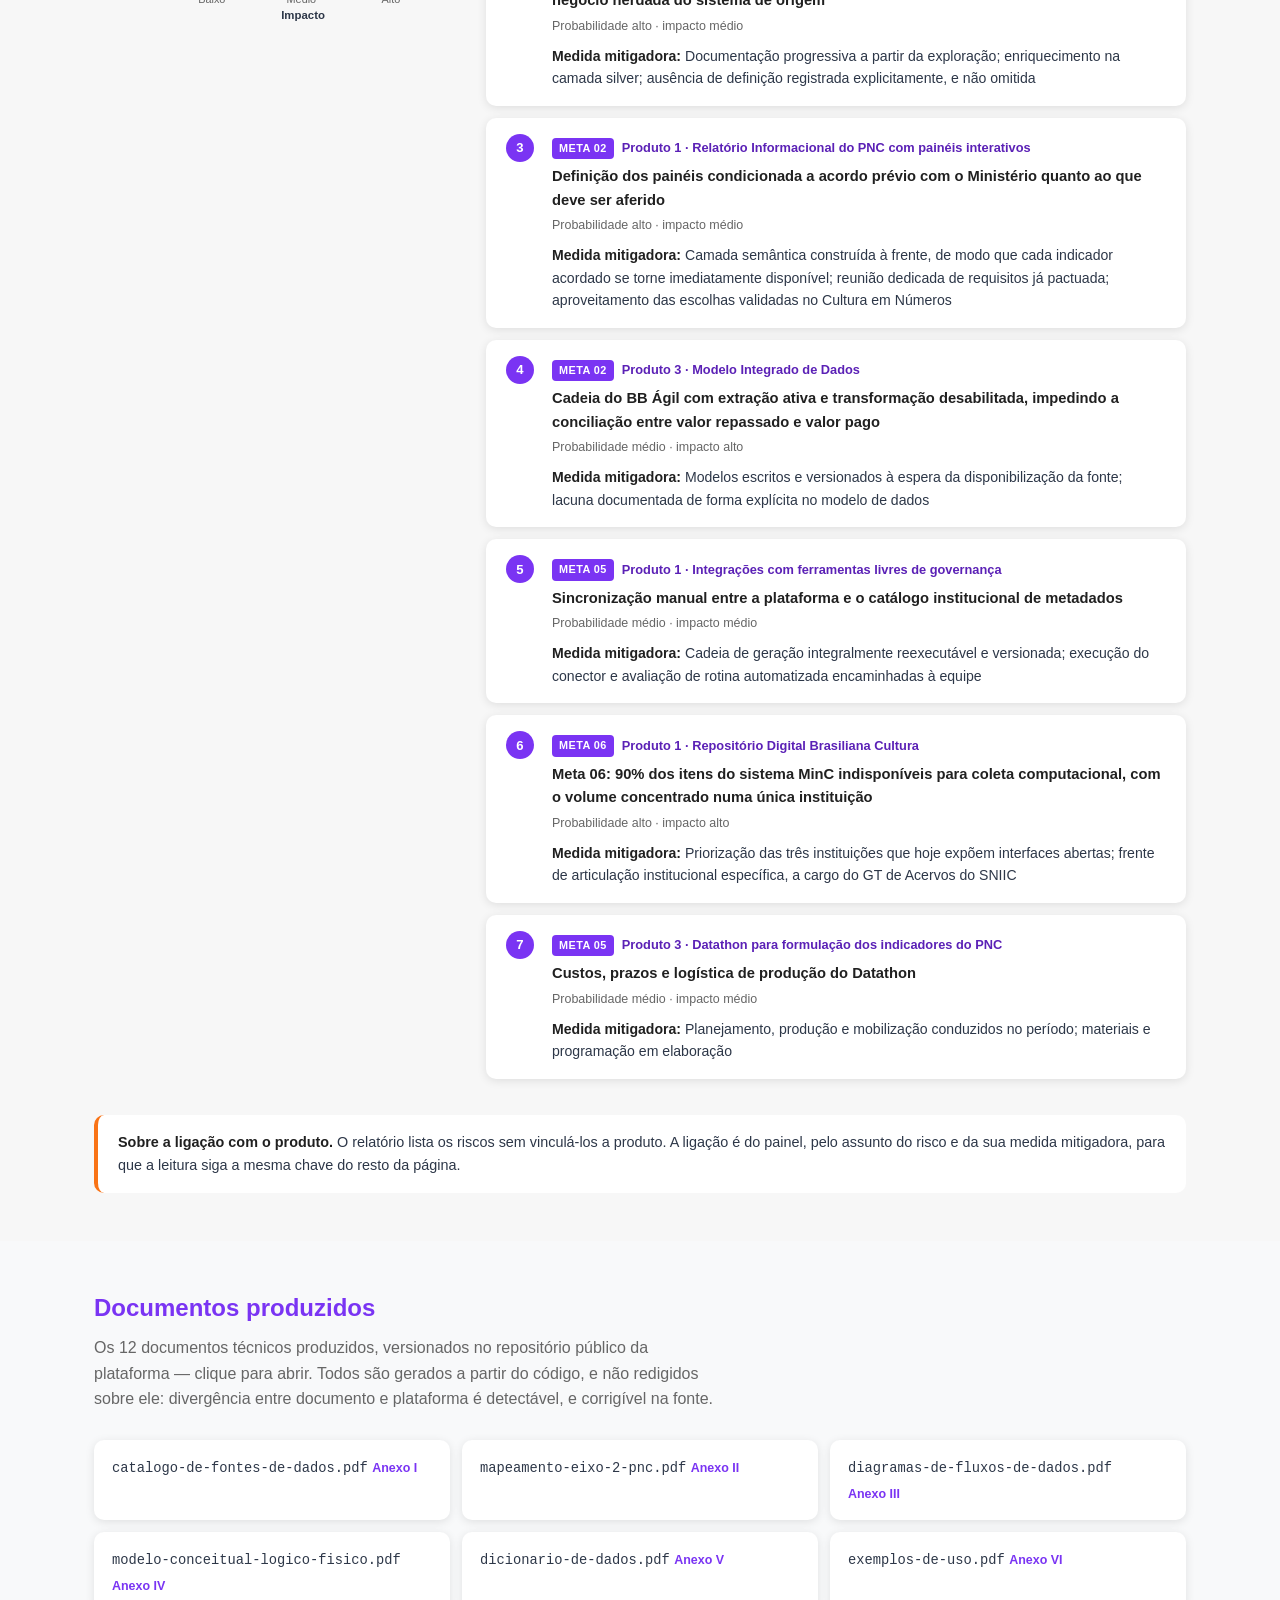
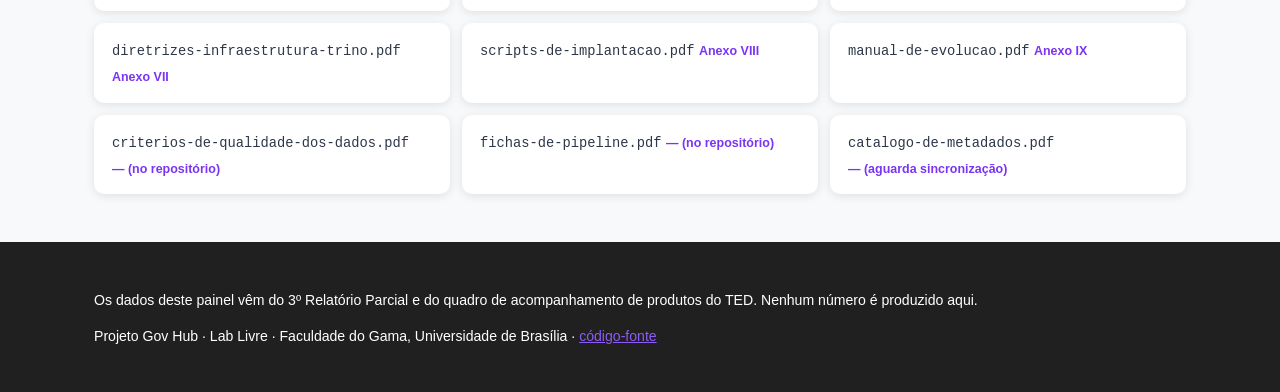
==== commit 7b67129f: "feat: painel reorganizado a partir do feedback do Ministério Entregas por meta passa a abrir a págin" ====
--- a/index.html
+++ b/index.html
@@ -27,14 +27,28 @@
   </header>
 
   <main>
-    <section class="secao" id="indicadores" aria-labelledby="t-indicadores">
+    <section class="secao" id="produtos" aria-labelledby="t-produtos">
       <div class="container">
-        <h2 id="t-indicadores">Situação dos artefatos</h2>
+        <h2 id="t-produtos">Entregas por meta</h2>
+        <div id="matriz-produtos"></div>
+      </div>
+    </section>
+
+    <section class="secao secao-alt" id="indicadores" aria-labelledby="t-indicadores">
+      <div class="container">
+        <h2 id="t-indicadores">Situação das entregas</h2>
         <p class="secao-intro">
-          Os artefatos acompanhados no quadro de produtos do TED, na situação
+          As entregas acompanhadas no quadro de produtos do TED, na situação
           apurada no 3º Relatório Parcial.
         </p>
         <div class="indicadores" id="grade-indicadores"></div>
+      </div>
+    </section>
+
+    <section class="secao" id="metas" aria-labelledby="t-metas">
+      <div class="container">
+        <h2 id="t-metas">Balanço das seis metas</h2>
+        <div id="grade-metas"></div>
       </div>
     </section>
 
@@ -45,37 +59,23 @@
       </div>
     </section>
 
-    <section class="secao" id="produtos" aria-labelledby="t-produtos">
+    <section class="secao" id="entregas" aria-labelledby="t-entregas">
       <div class="container">
-        <h2 id="t-produtos">Entregas por meta</h2>
-        <div id="matriz-produtos"></div>
-      </div>
-    </section>
-
-    <section class="secao secao-alt" id="metas" aria-labelledby="t-metas">
-      <div class="container">
-        <h2 id="t-metas">As seis metas</h2>
-        <div id="grade-metas"></div>
-      </div>
-    </section>
-
-    <section class="secao" id="artefatos" aria-labelledby="t-artefatos">
-      <div class="container">
-        <h2 id="t-artefatos">Quadro dos artefatos</h2>
-        <div id="quadro-artefatos"></div>
+        <h2 id="t-entregas">Quadro das entregas</h2>
+        <div id="quadro-entregas"></div>
       </div>
     </section>
 
     <section class="secao secao-alt" id="cronograma" aria-labelledby="t-cronograma">
       <div class="container">
-        <h2 id="t-cronograma">Cronograma</h2>
+        <h2 id="t-cronograma">O que vem no próximo período</h2>
         <div id="lista-cronograma"></div>
       </div>
     </section>
 
     <section class="secao" id="riscos" aria-labelledby="t-riscos">
       <div class="container">
-        <h2 id="t-riscos">Riscos</h2>
+        <h2 id="t-riscos">Riscos, e o produto que cada um ameaça</h2>
         <div id="matriz-riscos"></div>
       </div>
     </section>
--- a/assets/tema.css
+++ b/assets/tema.css
@@ -314,7 +314,7 @@
 
 table.quadro tbody tr:nth-child(even) { background: var(--bg-subtle); }
 
-table.quadro .nome-artefato { font-weight: 600; color: var(--text-strong); }
+table.quadro .nome-entrega { font-weight: 600; color: var(--text-strong); }
 table.quadro .onde { color: var(--text-muted); font-size: 0.86rem; }
 table.quadro code {
   background: var(--bg-light);
@@ -332,7 +332,7 @@
 table.quadro th:nth-child(2), table.quadro td:nth-child(2) { width: 13%; }
 table.quadro th:nth-child(3), table.quadro td:nth-child(3) { width: 21%; }
 table.quadro th:nth-child(4), table.quadro td:nth-child(4) { width: 42%; }
-table.quadro .onde, table.quadro .nome-artefato { overflow-wrap: break-word; }
+table.quadro .onde, table.quadro .nome-entrega { overflow-wrap: break-word; }
 
 /* Dentro da tabela a etiqueta quebra: "Entregue como proposta" não cabe numa
    linha na coluna de situação, e com nowrap invadia a coluna seguinte. Em
@@ -543,6 +543,13 @@
 .indicadores-3 { margin-bottom: 20px; }
 .indicadores-3 .rotulo { line-height: 1.35; }
 .indicadores-3 .periodo { color: var(--text-muted); font-size: 0.78rem; }
+.indicadores-3 .de {
+  display: inline-block;
+  margin-left: 6px;
+  font-size: 0.9rem;
+  font-weight: 500;
+  color: var(--text-muted);
+}
 
 .legenda-marcas {
   margin: 0 0 24px;
@@ -578,15 +585,23 @@
   white-space: nowrap;
 }
 
-/* Cinco colunas: o produto, uma por relatório, e os artefatos. Sobrescreve as
-   larguras de quatro colunas de table.quadro. */
-table.quadro-produtos { min-width: 720px; }
+/* Seis colunas: o produto, o que entregou, uma por relatório e as entregas.
+   Sobrescreve as larguras de quatro colunas de table.quadro. */
+table.quadro-produtos { min-width: 940px; }
 table.quadro-produtos th:nth-child(1),
-table.quadro-produtos td:nth-child(1) { width: 40%; }
+table.quadro-produtos td:nth-child(1) { width: 27%; }
+table.quadro-produtos th:nth-child(2),
+table.quadro-produtos td:nth-child(2) { width: 30%; }
 table.quadro-produtos th.col-rel,
-table.quadro-produtos td.marca { width: 7%; text-align: center; }
-table.quadro-produtos th:nth-child(5),
-table.quadro-produtos td:nth-child(5) { width: 39%; }
+table.quadro-produtos td.marca { width: 5%; text-align: center; }
+table.quadro-produtos th:nth-child(6),
+table.quadro-produtos td:nth-child(6) { width: 28%; }
+
+table.quadro-produtos .balanco-produto {
+  font-size: 0.86rem;
+  line-height: 1.45;
+  color: var(--text-body);
+}
 
 table.quadro-produtos td { padding: 9px 12px; }
 table.quadro-produtos th { padding: 10px 12px; }
@@ -607,7 +622,7 @@
   color: var(--text-muted);
 }
 
-.artefato-pil {
+.entrega-pil {
   display: inline-block;
   margin: 0 4px 4px 0;
   padding: 2px 8px;
@@ -617,13 +632,51 @@
   color: var(--bg-white);
   cursor: help;
 }
-.artefato-pil.sit-entregue          { background: var(--color-success); }
-.artefato-pil.sit-entregue-proposta { background: var(--secondary-purple); }
-.artefato-pil.sit-parcial           { background: var(--color-warm); color: var(--text-strong); }
-.artefato-pil.sit-nao-entregue      { background: var(--color-ausente); }
-
-.sem-artefato { color: var(--text-muted); }
+.entrega-pil.sit-entregue          { background: var(--color-success); }
+.entrega-pil.sit-entregue-proposta { background: var(--secondary-purple); }
+.entrega-pil.sit-parcial           { background: var(--color-warm); color: var(--text-strong); }
+.entrega-pil.sit-nao-entregue      { background: var(--color-ausente); }
+
+.sem-entrega { color: var(--text-muted); font-size: 0.8rem; font-style: italic; }
 
 @media (max-width: 640px) {
   .quadro-meta h3 { flex-wrap: wrap; }
 }
+
+/* Links para os documentos no repositório da plataforma. */
+a.doc {
+  background: var(--bg-light);
+  padding: 1px 5px;
+  border-radius: 4px;
+  font-family: ui-monospace, SFMono-Regular, Menlo, monospace;
+  font-size: 0.86em;
+  color: var(--purple-700);
+  text-decoration: none;
+  border-bottom: 1px solid rgba(124, 58, 173, 0.35);
+}
+a.doc:hover { background: #EDE4FB; border-bottom-color: var(--primary-purple); }
+
+a.documento { text-decoration: none; color: inherit; display: block; }
+a.documento:hover code { color: var(--primary-purple); }
+
+/* O produto que cada risco ameaça. */
+.alvo-risco {
+  display: inline-flex;
+  align-items: center;
+  gap: 8px;
+  margin-bottom: 6px;
+  font-size: 0.8rem;
+  font-weight: 600;
+  color: var(--purple-700);
+  text-decoration: none;
+}
+.alvo-risco:hover { color: var(--primary-purple); }
+.alvo-risco .numero-meta {
+  background: var(--primary-purple);
+  color: var(--bg-white);
+  border-radius: 4px;
+  padding: 2px 7px;
+  font-size: 0.68rem;
+  letter-spacing: 0.04em;
+  text-transform: uppercase;
+}
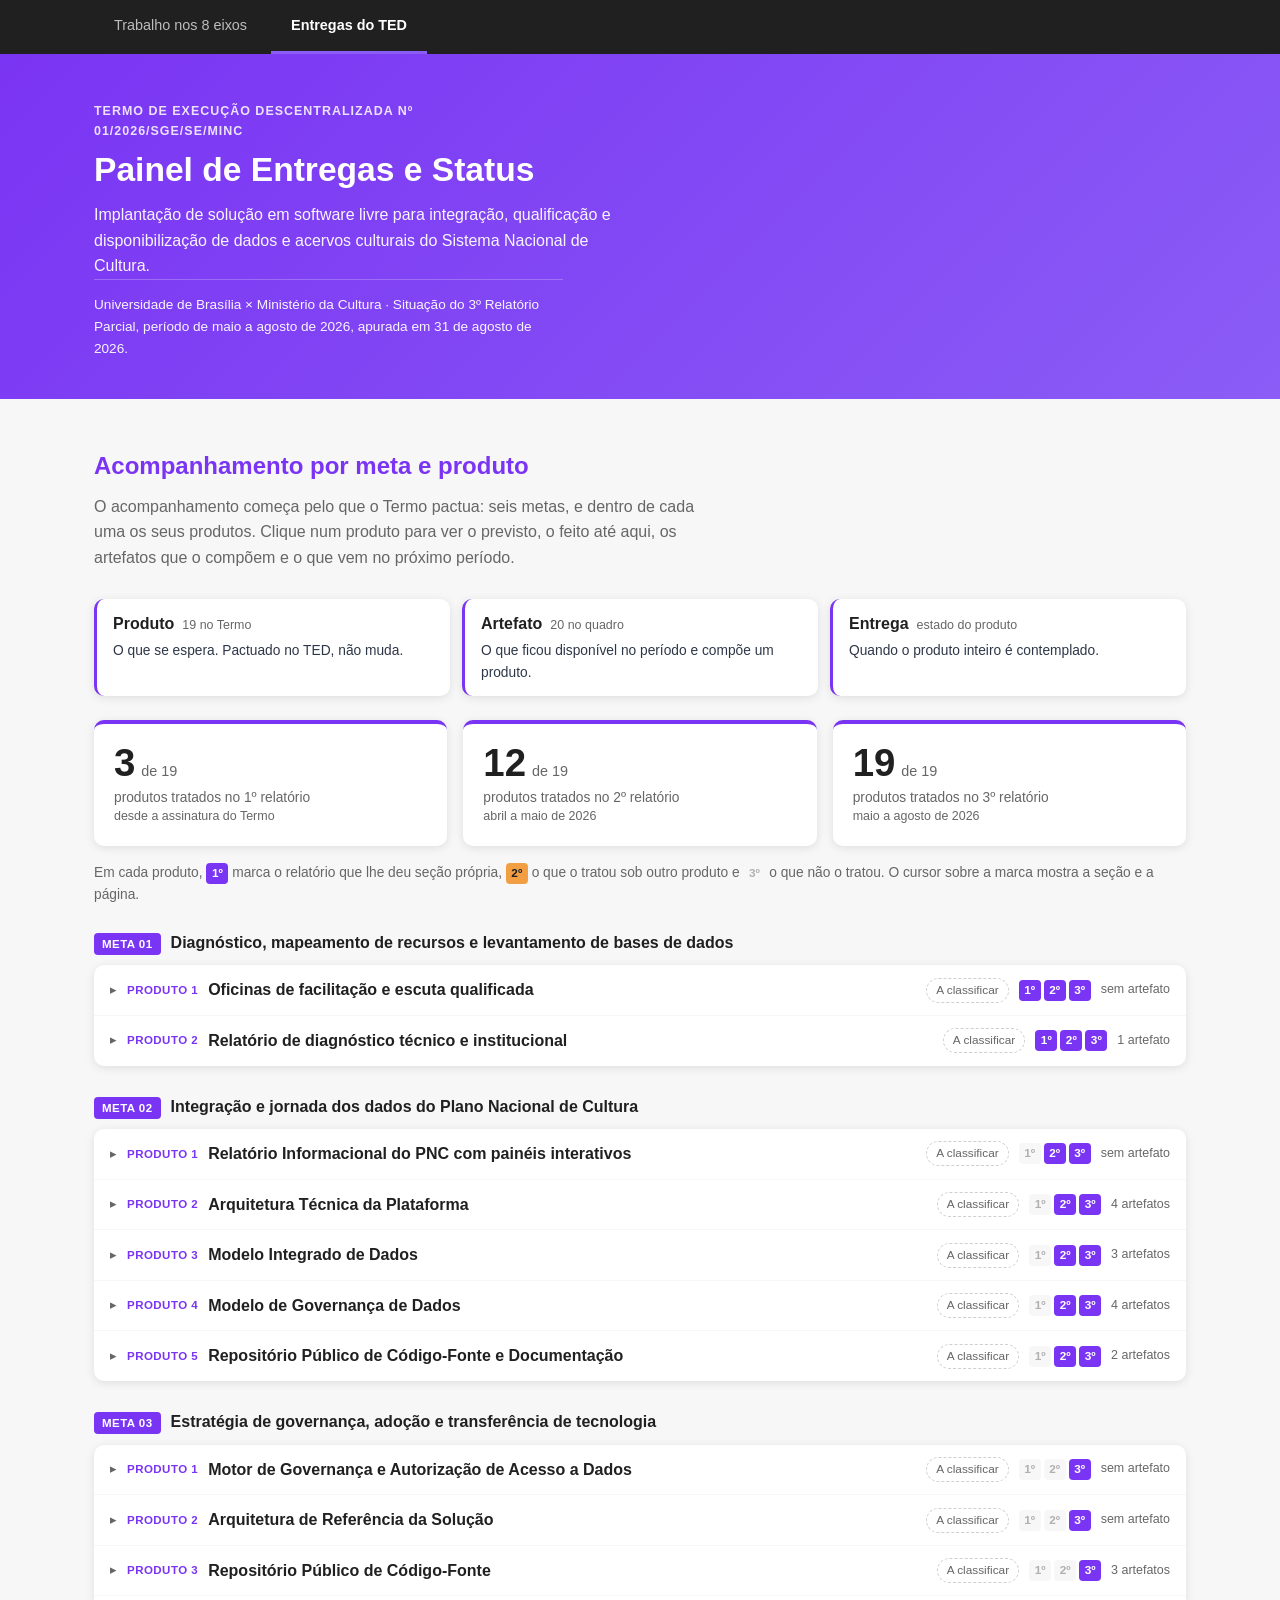
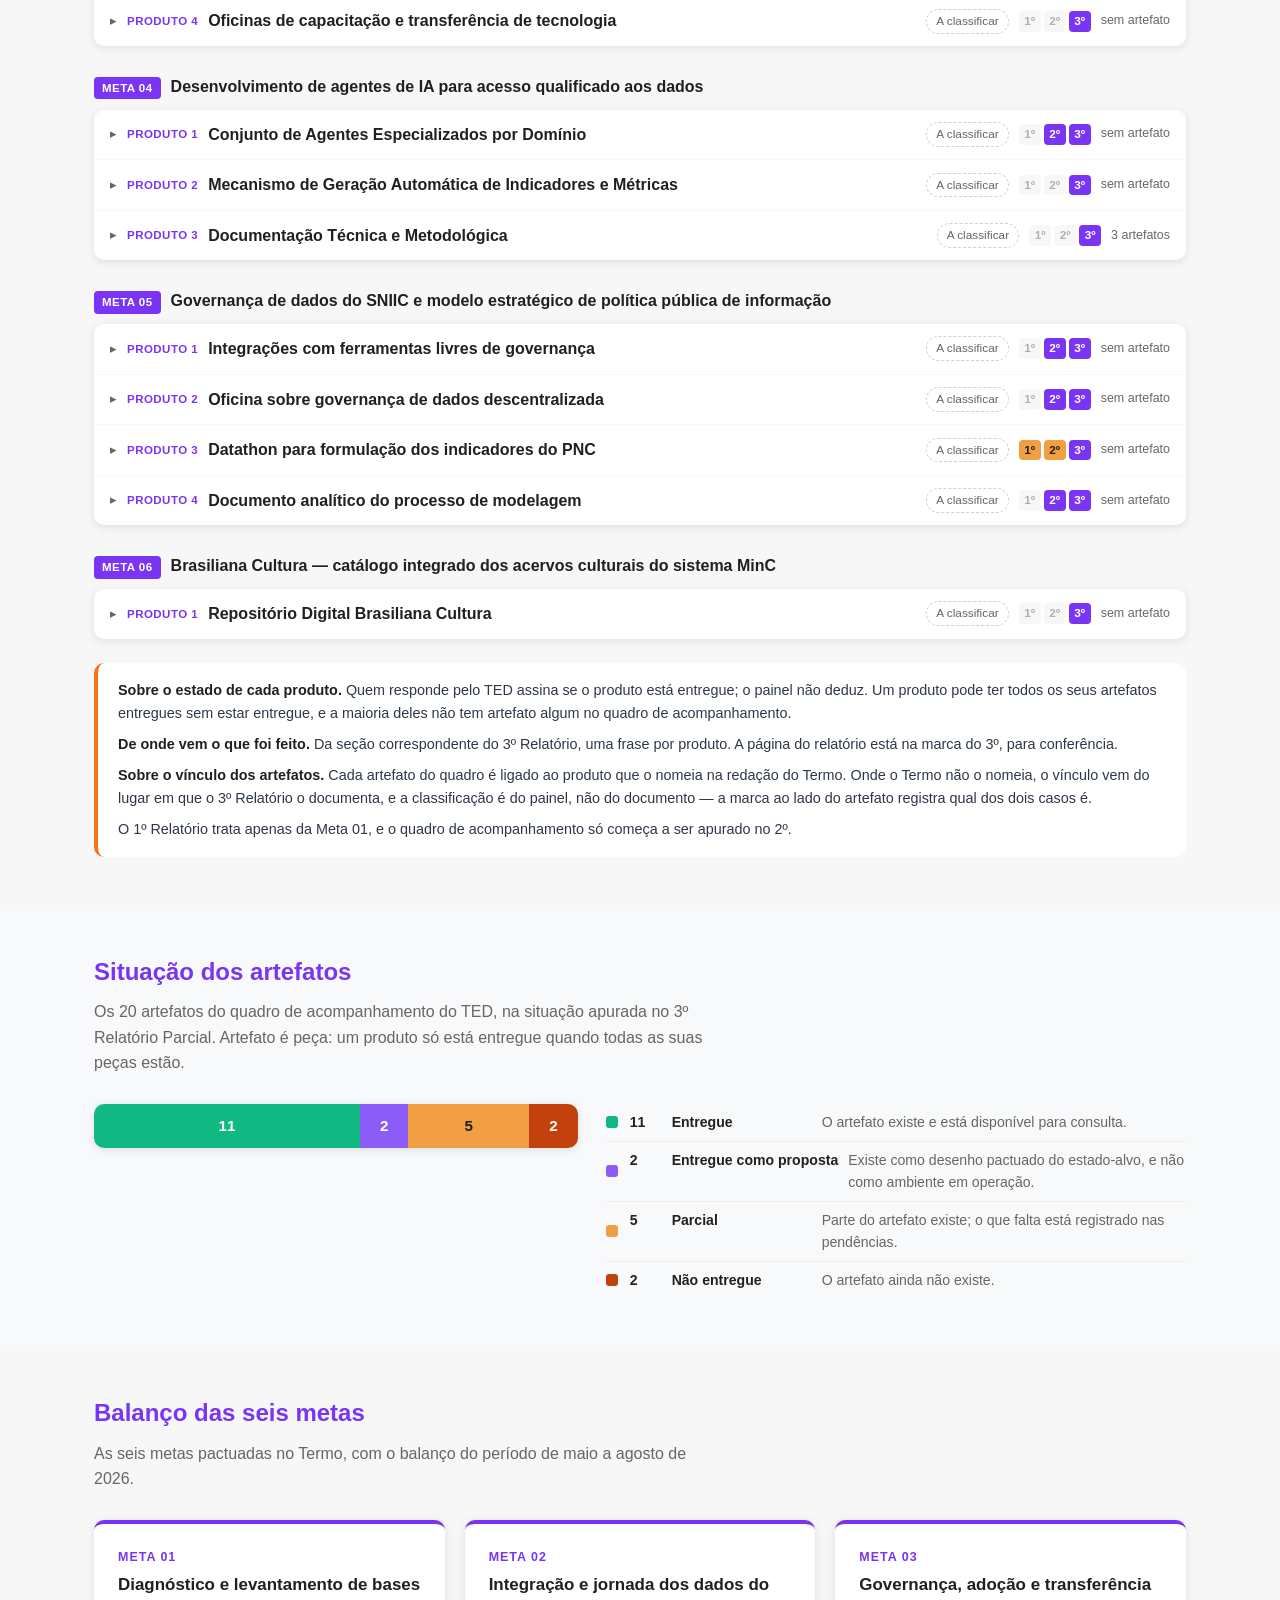
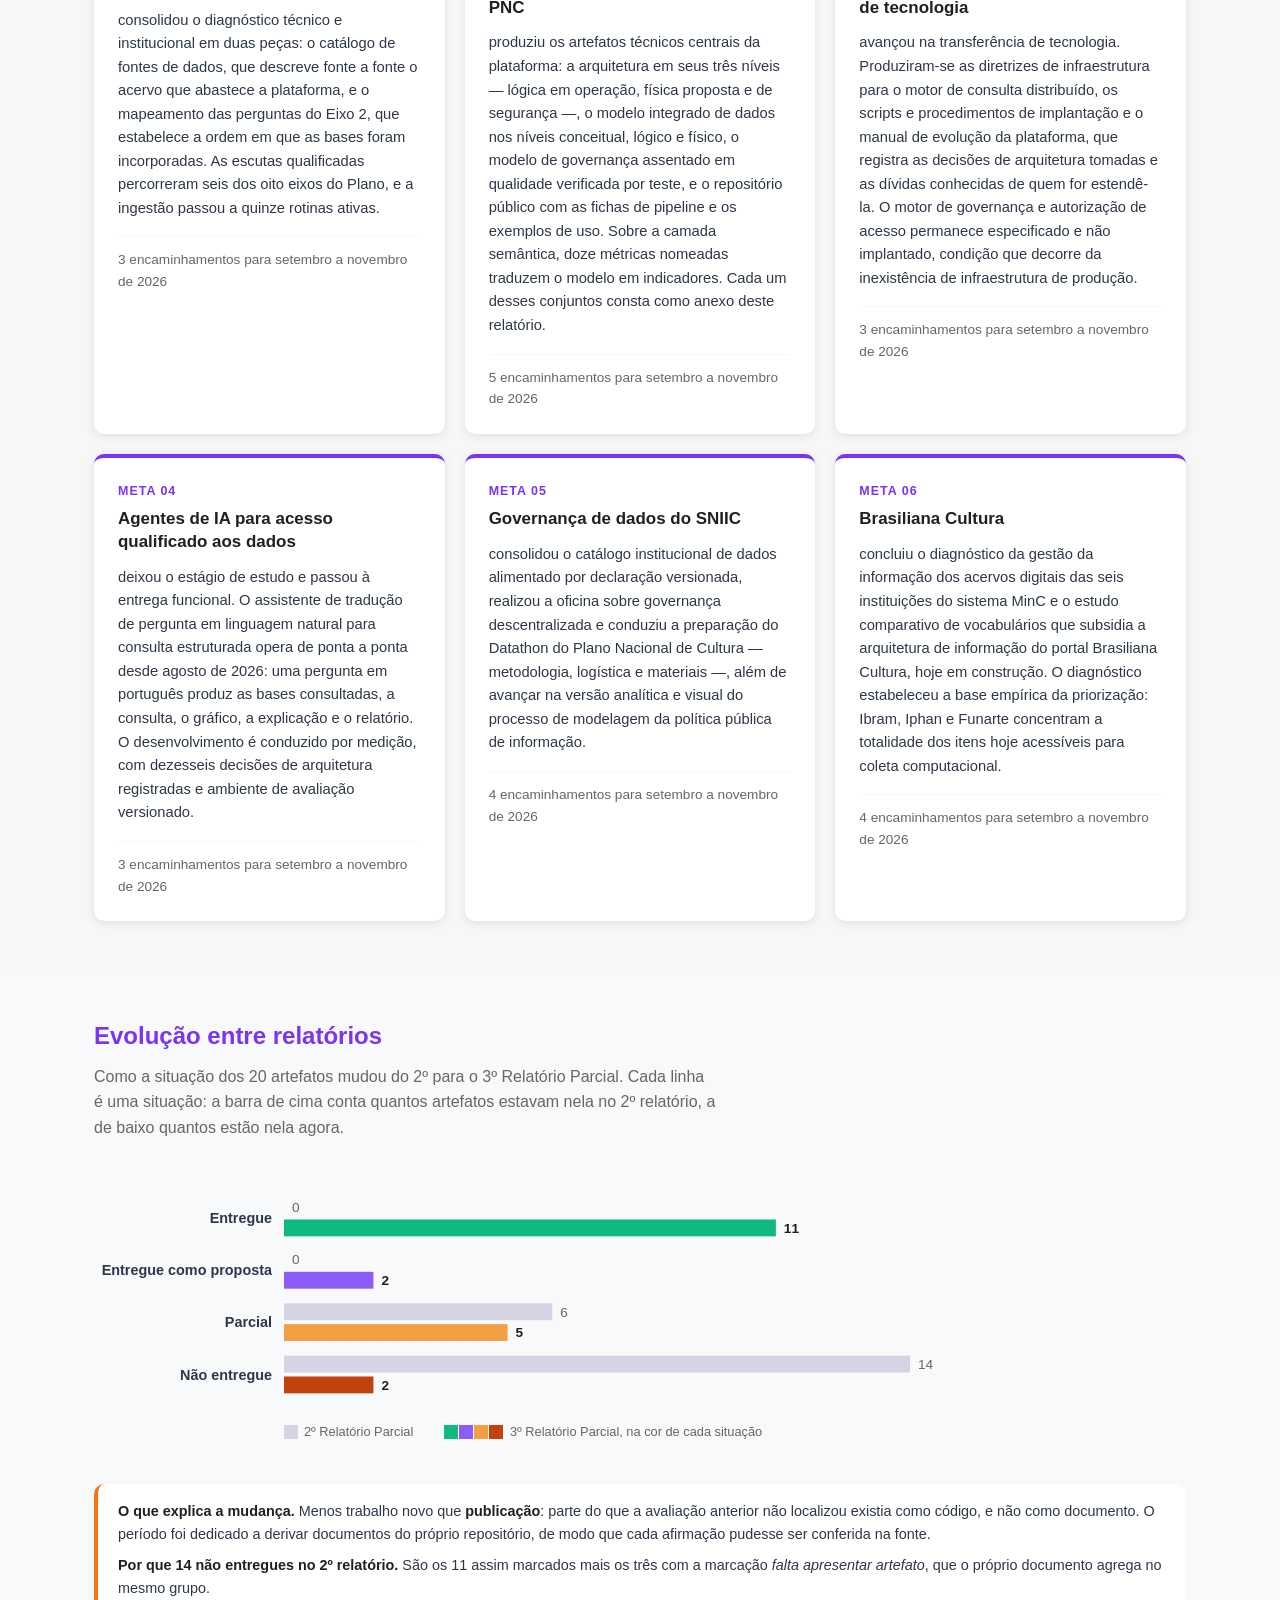
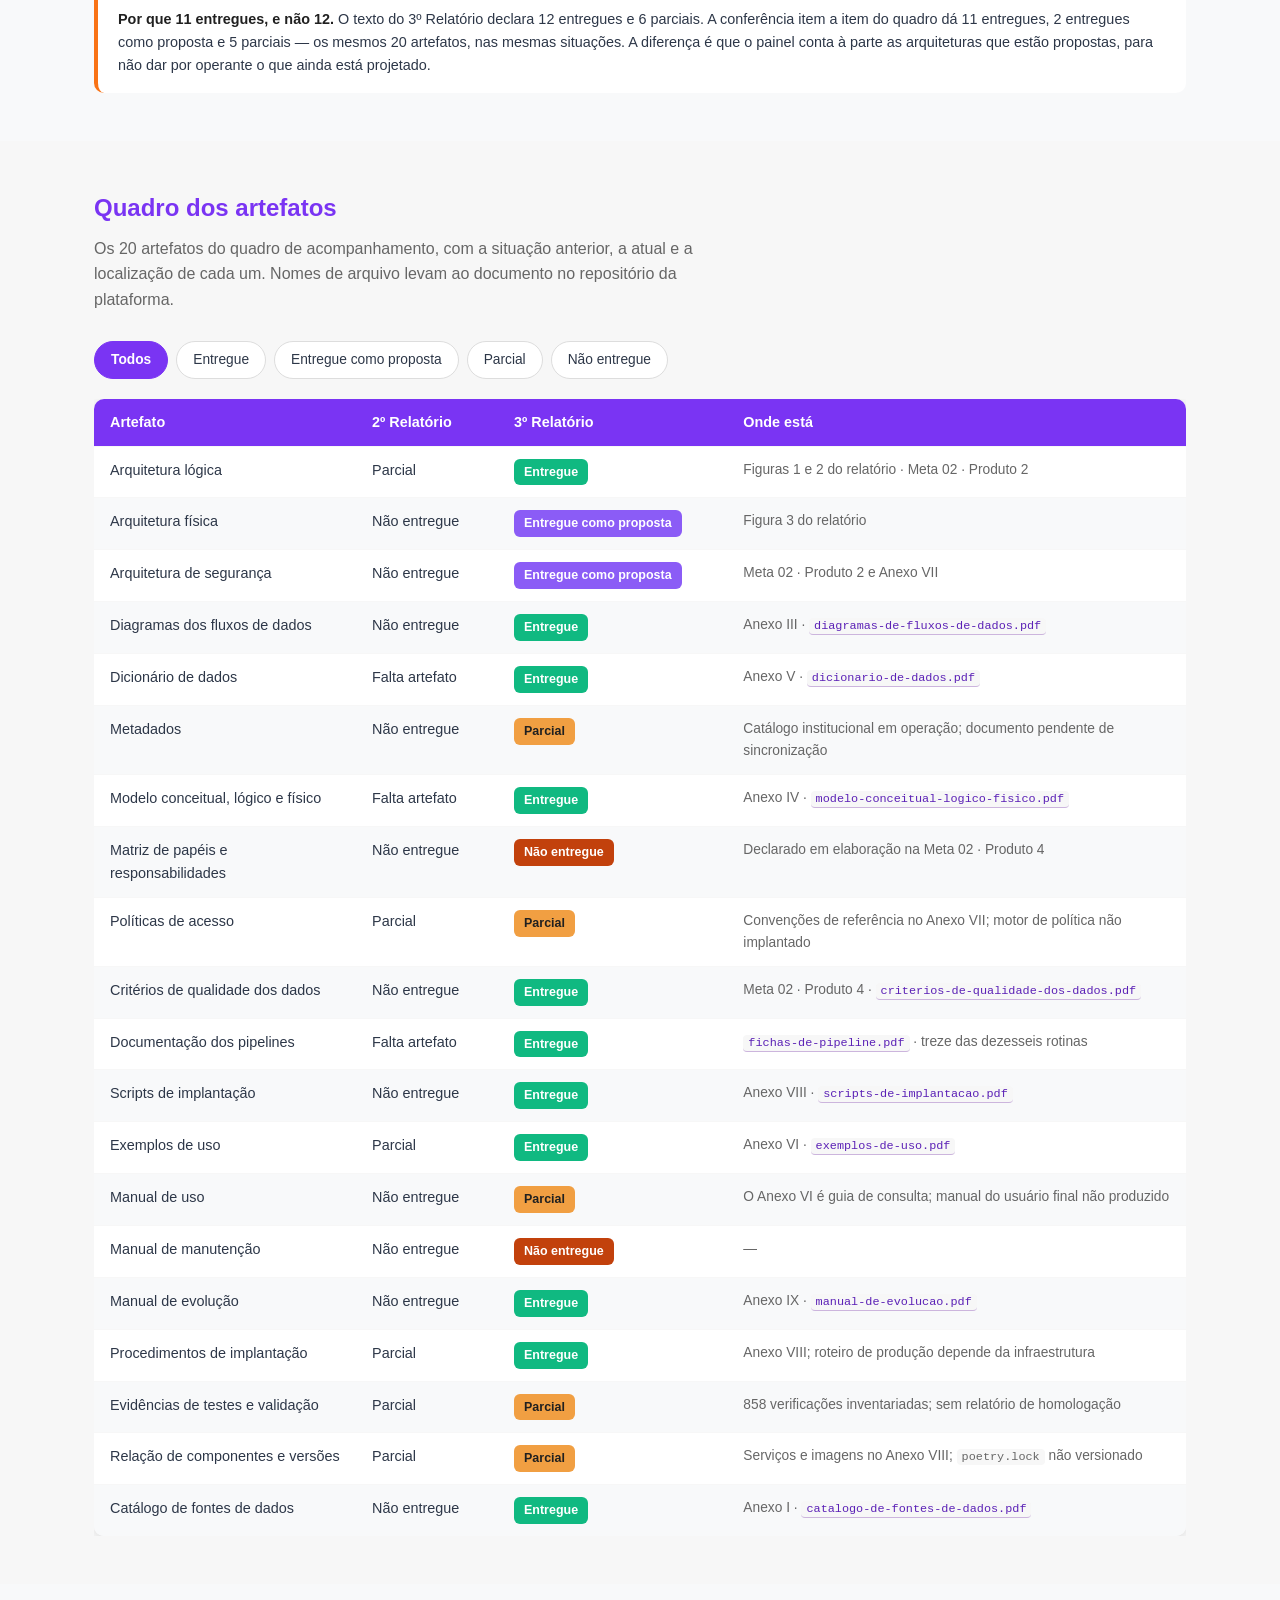
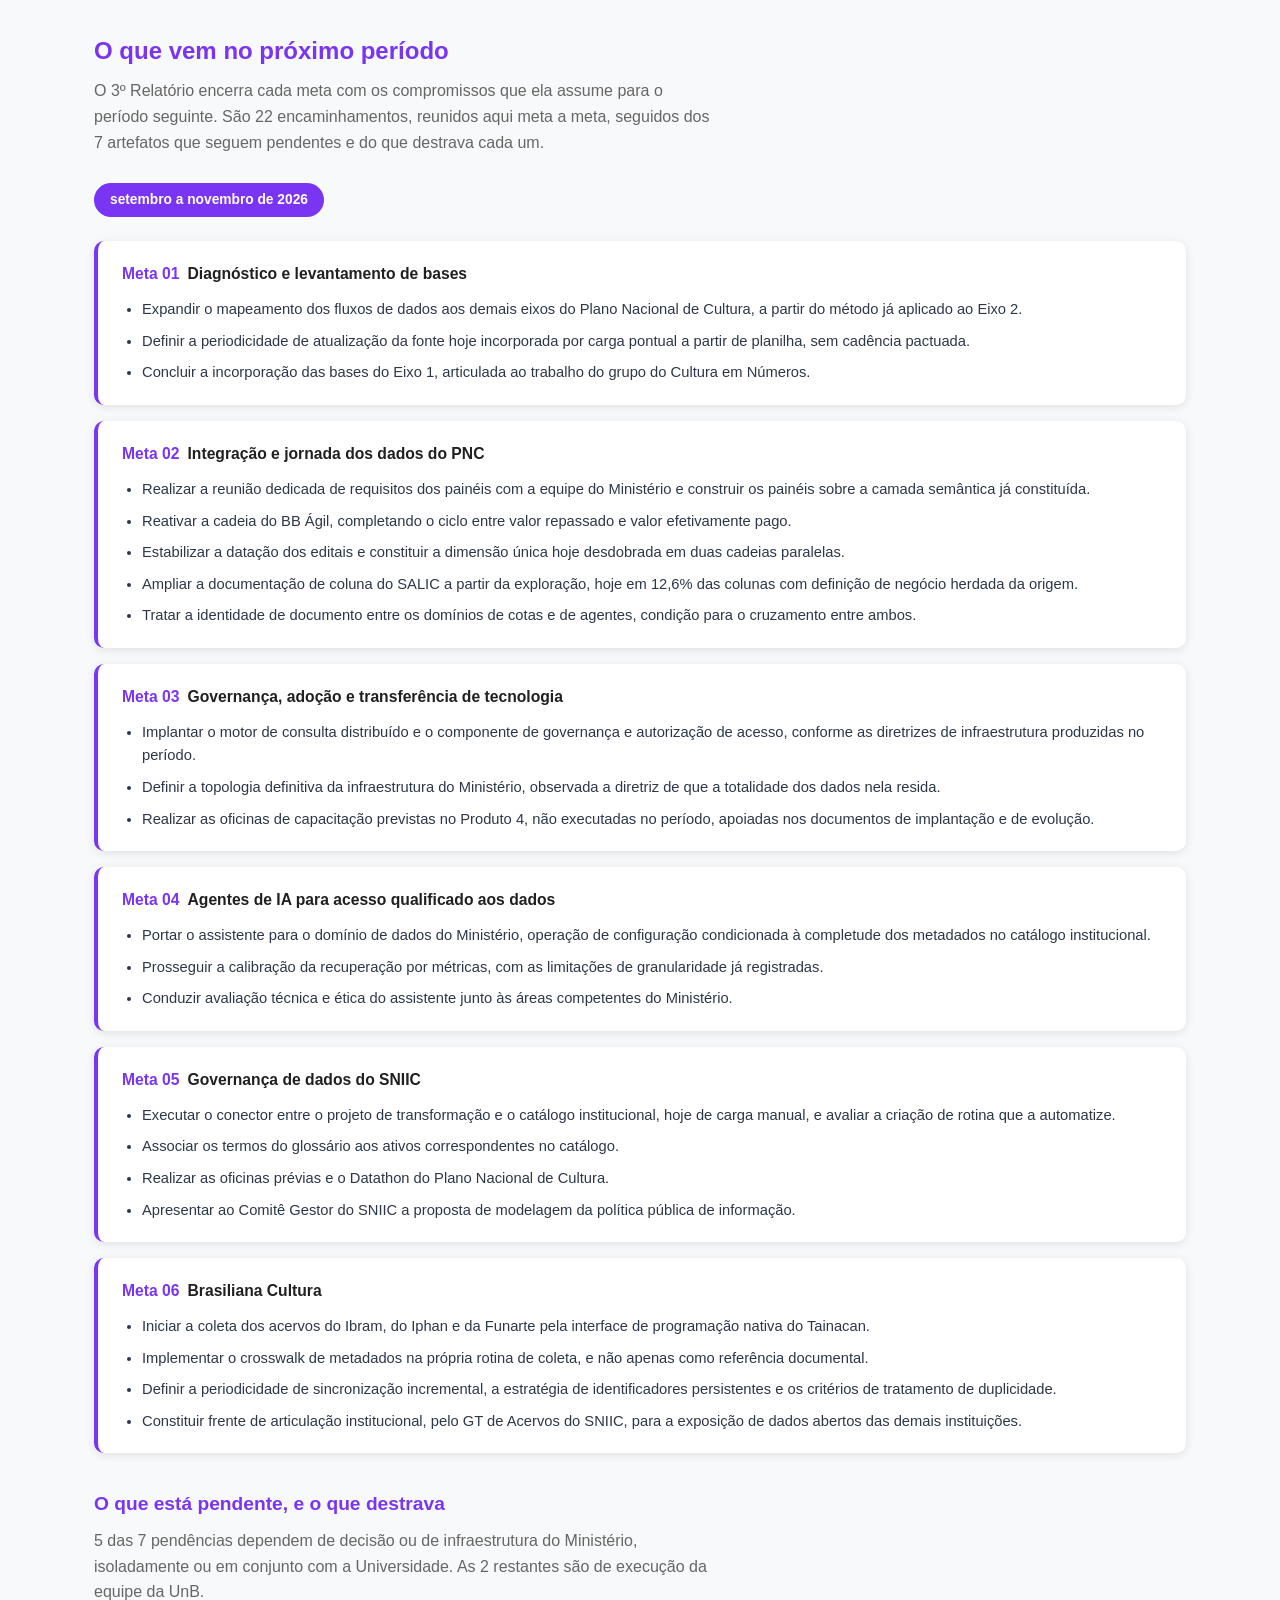
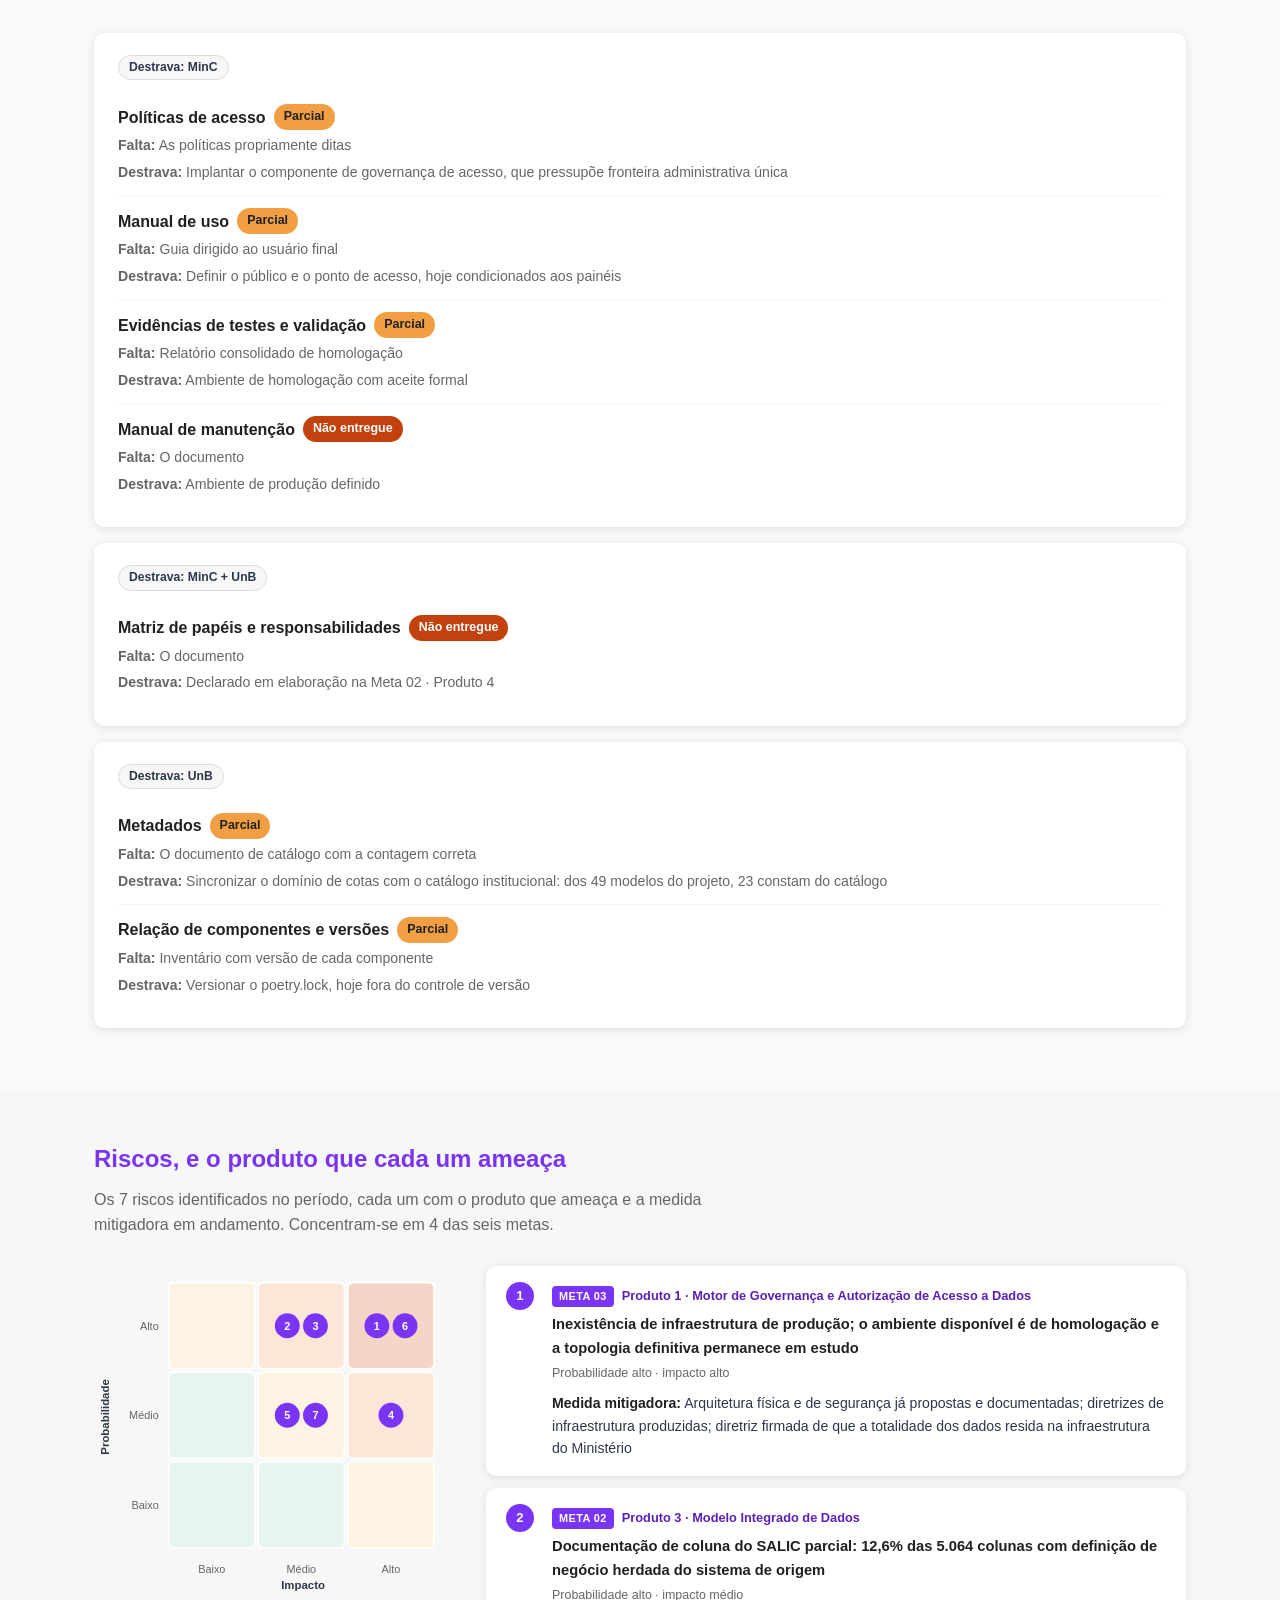
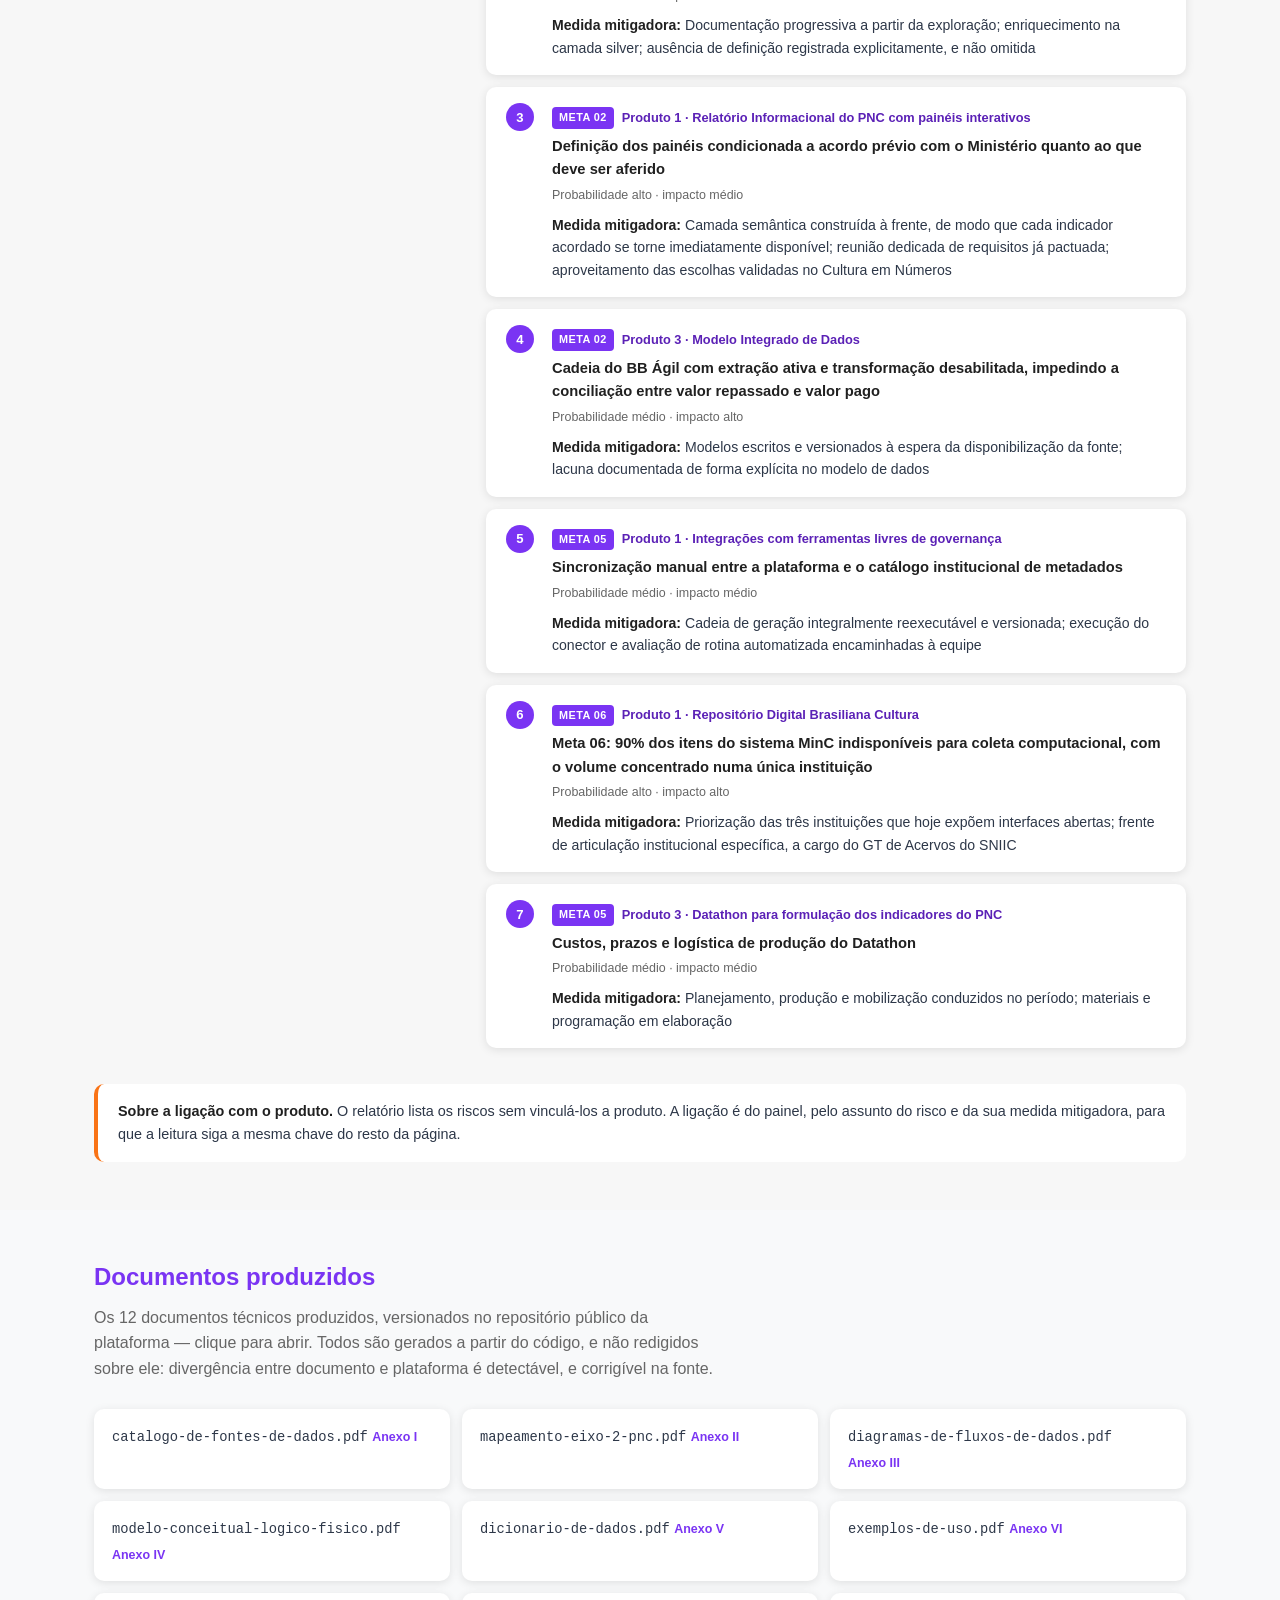
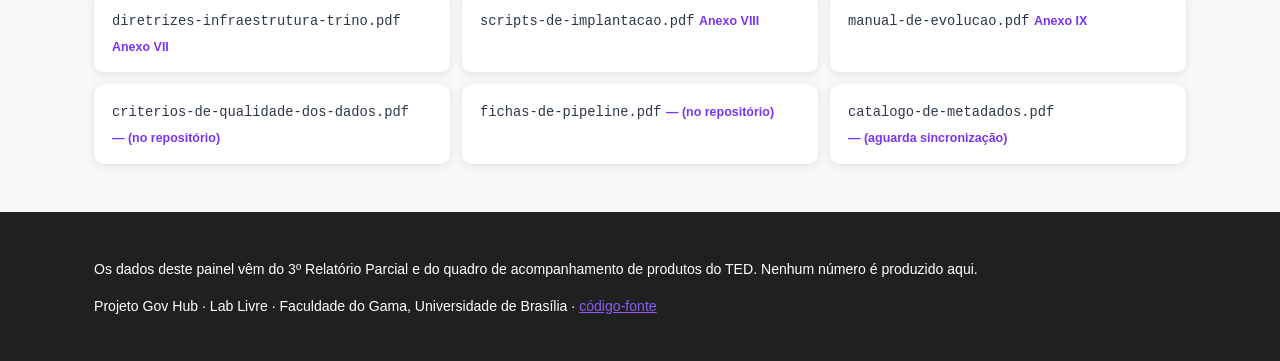
==== commit c79ad269: "feat: painel reconstruído em torno de produto, artefato e entrega As três palavras passam a ter sent" ====
--- a/index.html
+++ b/index.html
@@ -29,19 +29,20 @@
   <main>
     <section class="secao" id="produtos" aria-labelledby="t-produtos">
       <div class="container">
-        <h2 id="t-produtos">Entregas por meta</h2>
+        <h2 id="t-produtos">Acompanhamento por meta e produto</h2>
         <div id="matriz-produtos"></div>
       </div>
     </section>
 
     <section class="secao secao-alt" id="indicadores" aria-labelledby="t-indicadores">
       <div class="container">
-        <h2 id="t-indicadores">Situação das entregas</h2>
+        <h2 id="t-indicadores">Situação dos artefatos</h2>
         <p class="secao-intro">
-          As entregas acompanhadas no quadro de produtos do TED, na situação
-          apurada no 3º Relatório Parcial.
+          Os 20 artefatos do quadro de acompanhamento do TED, na situação apurada
+          no 3º Relatório Parcial. Artefato é peça: um produto só está entregue
+          quando todas as suas peças estão.
         </p>
-        <div class="indicadores" id="grade-indicadores"></div>
+        <div class="situacao-artefatos" id="grade-indicadores"></div>
       </div>
     </section>
 
@@ -59,10 +60,10 @@
       </div>
     </section>
 
-    <section class="secao" id="entregas" aria-labelledby="t-entregas">
+    <section class="secao" id="artefatos" aria-labelledby="t-artefatos">
       <div class="container">
-        <h2 id="t-entregas">Quadro das entregas</h2>
-        <div id="quadro-entregas"></div>
+        <h2 id="t-artefatos">Quadro dos artefatos</h2>
+        <div id="quadro-artefatos"></div>
       </div>
     </section>
 
--- a/assets/tema.css
+++ b/assets/tema.css
@@ -538,9 +538,40 @@
   border-bottom-color: var(--secondary-purple);
 }
 
-/* ------------------------------------------------- entregas por meta */
-
-.indicadores-3 { margin-bottom: 20px; }
+/* --------------------------------------- acompanhamento por meta e produto */
+
+/* As três palavras, no topo da página. */
+.glossario {
+  display: grid;
+  grid-template-columns: repeat(auto-fit, minmax(230px, 1fr));
+  gap: 12px;
+  margin-bottom: 24px;
+}
+
+.termo {
+  background: var(--bg-white);
+  border-radius: var(--radius-md);
+  border-left: 3px solid var(--primary-purple);
+  padding: 12px 16px;
+  box-shadow: var(--shadow-md);
+}
+
+.termo .palavra {
+  font-weight: 700;
+  color: var(--text-strong);
+  margin-bottom: 4px;
+}
+
+.termo .quantos {
+  margin-left: 8px;
+  font-weight: 500;
+  font-size: 0.78rem;
+  color: var(--text-muted);
+}
+
+.termo p { margin: 0; font-size: 0.86rem; color: var(--text-body); }
+
+.indicadores-3 { margin-bottom: 16px; }
 .indicadores-3 .rotulo { line-height: 1.35; }
 .indicadores-3 .periodo { color: var(--text-muted); font-size: 0.78rem; }
 .indicadores-3 .de {
@@ -554,17 +585,27 @@
 .legenda-marcas {
   margin: 0 0 24px;
   font-size: 0.86rem;
-  color: var(--text-muted);
-}
-
-.marca-secao   { color: var(--primary-purple); font-size: 1.05rem; cursor: help; }
-.marca-mencao  { color: var(--color-warm);     font-size: 1.05rem; cursor: help; }
-.marca-ausente { color: #C9C9C9;               font-size: 1.05rem; }
-
-.quadro-meta { margin-bottom: 28px; }
-.quadro-meta:last-of-type { margin-bottom: 0; }
-
-.quadro-meta h3 {
+  line-height: 1.6;
+  color: var(--text-muted);
+}
+
+.marca-secao, .marca-mencao, .marca-ausente {
+  display: inline-block;
+  min-width: 22px;
+  padding: 1px 5px;
+  border-radius: 4px;
+  font-size: 0.74rem;
+  font-weight: 700;
+  text-align: center;
+}
+.marca-secao  { background: var(--primary-purple); color: var(--bg-white); cursor: help; }
+.marca-mencao { background: var(--color-warm);     color: var(--text-strong); cursor: help; }
+.marca-ausente { background: var(--bg-light);      color: #B0B0B0; }
+
+.bloco-meta { margin-bottom: 28px; }
+.bloco-meta:last-of-type { margin-bottom: 0; }
+
+.bloco-meta h3 {
   display: flex;
   align-items: baseline;
   gap: 10px;
@@ -573,7 +614,7 @@
   color: var(--text-strong);
 }
 
-.quadro-meta h3 .numero-meta {
+.bloco-meta h3 .numero-meta {
   background: var(--primary-purple);
   color: var(--bg-white);
   border-radius: 4px;
@@ -585,62 +626,216 @@
   white-space: nowrap;
 }
 
-/* Seis colunas: o produto, o que entregou, uma por relatório e as entregas.
-   Sobrescreve as larguras de quatro colunas de table.quadro. */
-table.quadro-produtos { min-width: 940px; }
-table.quadro-produtos th:nth-child(1),
-table.quadro-produtos td:nth-child(1) { width: 27%; }
-table.quadro-produtos th:nth-child(2),
-table.quadro-produtos td:nth-child(2) { width: 30%; }
-table.quadro-produtos th.col-rel,
-table.quadro-produtos td.marca { width: 5%; text-align: center; }
-table.quadro-produtos th:nth-child(6),
-table.quadro-produtos td:nth-child(6) { width: 28%; }
-
-table.quadro-produtos .balanco-produto {
+/* Cada produto é uma ficha que abre. */
+.produtos-da-meta {
+  background: var(--bg-white);
+  border-radius: var(--radius-md);
+  box-shadow: var(--shadow-md);
+  overflow: hidden;
+}
+
+details.produto + details.produto { border-top: 1px solid var(--bg-light); }
+
+details.produto > summary {
+  display: flex;
+  align-items: center;
+  flex-wrap: wrap;
+  gap: 10px;
+  padding: 12px 16px;
+  cursor: pointer;
+  list-style: none;
+  transition: background 0.15s ease;
+}
+details.produto > summary::-webkit-details-marker { display: none; }
+details.produto > summary::before {
+  content: '▸';
+  color: var(--text-muted);
+  font-size: 0.8rem;
+  transition: transform 0.15s ease;
+}
+details.produto[open] > summary::before { transform: rotate(90deg); }
+details.produto > summary:hover { background: var(--bg-subtle); }
+details.produto[open] > summary { background: var(--bg-subtle); }
+
+.id-produto {
+  font-size: 0.72rem;
+  font-weight: 700;
+  letter-spacing: 0.04em;
+  text-transform: uppercase;
+  color: var(--primary-purple);
+  white-space: nowrap;
+}
+
+.titulo-produto {
+  flex: 1;
+  min-width: 180px;
+  font-weight: 600;
+  color: var(--text-strong);
+}
+
+.selo {
+  padding: 2px 9px;
+  border-radius: 999px;
+  font-size: 0.74rem;
+  font-weight: 700;
+  white-space: nowrap;
+}
+.selo.estado-entregue  { background: var(--color-success); color: var(--bg-white); }
+.selo.estado-andamento { background: var(--color-warm);    color: var(--text-strong); }
+.selo.estado-previsto  { background: var(--bg-light);      color: var(--text-muted); }
+.selo.estado-vazio {
+  background: transparent;
+  color: var(--text-muted);
+  border: 1px dashed #CFCFCF;
+  font-weight: 500;
+}
+
+.cobertura-resumo { display: inline-flex; gap: 3px; }
+
+.conta-artefatos {
+  font-size: 0.78rem;
+  color: var(--text-muted);
+  white-space: nowrap;
+}
+
+.corpo-produto {
+  padding: 4px 16px 18px 34px;
+  border-top: 1px solid var(--bg-light);
+}
+
+.rotulo-bloco {
+  margin: 16px 0 5px;
+  font-size: 0.72rem;
+  font-weight: 700;
+  letter-spacing: 0.05em;
+  text-transform: uppercase;
+  color: var(--text-muted);
+}
+
+.corpo-produto .previsto,
+.corpo-produto .feito {
+  margin: 0;
+  font-size: 0.9rem;
+  line-height: 1.55;
+  color: var(--text-body);
+}
+.corpo-produto .previsto { color: var(--text-muted); }
+
+ul.artefatos-produto { margin: 0; padding: 0; list-style: none; }
+ul.artefatos-produto li {
+  display: flex;
+  align-items: baseline;
+  flex-wrap: wrap;
+  gap: 8px;
+  padding: 6px 0;
+  border-bottom: 1px solid var(--bg-light);
+  font-size: 0.88rem;
+}
+ul.artefatos-produto li:last-child { border-bottom: none; }
+
+.nome-do-artefato { font-weight: 600; color: var(--text-strong); }
+.lastro { color: var(--text-muted); font-size: 0.84rem; }
+
+.origem-vinculo {
+  margin-left: auto;
+  padding: 1px 6px;
+  border-radius: 4px;
+  background: var(--bg-light);
+  color: var(--text-muted);
+  font-size: 0.72rem;
+  cursor: help;
+  white-space: nowrap;
+}
+
+.nenhum-artefato {
+  margin: 12px 0 0;
+  padding: 10px 12px;
+  background: var(--bg-subtle);
+  border-radius: 6px;
   font-size: 0.86rem;
-  line-height: 1.45;
-  color: var(--text-body);
-}
-
-table.quadro-produtos td { padding: 9px 12px; }
-table.quadro-produtos th { padding: 10px 12px; }
-table.quadro-produtos .nome-produto { color: var(--text-body); line-height: 1.35; }
-table.quadro-produtos .nome-produto strong {
-  color: var(--text-strong);
-  display: block;
-  font-size: 0.78rem;
-  text-transform: uppercase;
-  letter-spacing: 0.04em;
-  color: var(--primary-purple);
-}
-table.quadro-produtos .redacao {
-  display: block;
-  margin-top: 3px;
-  font-size: 0.78rem;
-  line-height: 1.4;
-  color: var(--text-muted);
-}
-
-.entrega-pil {
-  display: inline-block;
-  margin: 0 4px 4px 0;
-  padding: 2px 8px;
-  border-radius: 999px;
-  font-size: 0.76rem;
-  font-weight: 600;
-  color: var(--bg-white);
-  cursor: help;
-}
-.entrega-pil.sit-entregue          { background: var(--color-success); }
-.entrega-pil.sit-entregue-proposta { background: var(--secondary-purple); }
-.entrega-pil.sit-parcial           { background: var(--color-warm); color: var(--text-strong); }
-.entrega-pil.sit-nao-entregue      { background: var(--color-ausente); }
-
-.sem-entrega { color: var(--text-muted); font-size: 0.8rem; font-style: italic; }
+  color: var(--text-muted);
+}
+
+ul.encaminhamentos-produto {
+  margin: 0;
+  padding-left: 20px;
+  font-size: 0.88rem;
+  line-height: 1.55;
+}
+ul.encaminhamentos-produto li { margin-bottom: 4px; }
+
+.ressalva {
+  margin: 8px 0 0;
+  font-size: 0.8rem;
+  color: var(--text-muted);
+}
+
+/* ---------------------------------------------- situação dos artefatos */
+
+/* Barra à esquerda, definições à direita; empilha em tela estreita. */
+.situacao-artefatos {
+  display: grid;
+  grid-template-columns: minmax(260px, 1fr) minmax(320px, 1.2fr);
+  gap: 28px;
+  align-items: start;
+}
+
+@media (max-width: 860px) {
+  .situacao-artefatos { grid-template-columns: 1fr; gap: 16px; }
+}
+
+.barra-situacao {
+  display: flex;
+  height: 44px;
+  border-radius: var(--radius-md);
+  overflow: hidden;
+  box-shadow: var(--shadow-md);
+}
+
+.barra-situacao .faixa {
+  display: flex;
+  align-items: center;
+  justify-content: center;
+  color: var(--bg-white);
+  font-weight: 700;
+  font-size: 0.95rem;
+  min-width: 34px;
+}
+.barra-situacao .sit-entregue          { background: var(--color-success); }
+.barra-situacao .sit-entregue-proposta { background: var(--secondary-purple); }
+.barra-situacao .sit-parcial           { background: var(--color-warm); color: var(--text-strong); }
+.barra-situacao .sit-nao-entregue      { background: var(--color-ausente); }
+
+ul.legenda-situacao { margin: 0; padding: 0; list-style: none; }
+ul.legenda-situacao li {
+  display: grid;
+  grid-template-columns: 14px 32px minmax(140px, auto) 1fr;
+  align-items: baseline;
+  gap: 10px;
+  padding: 7px 0;
+  border-bottom: 1px solid #ECECEC;
+  font-size: 0.88rem;
+}
+ul.legenda-situacao li:last-child { border-bottom: none; }
+
+.legenda-situacao .ponto {
+  width: 12px; height: 12px; border-radius: 3px; align-self: center;
+}
+.legenda-situacao .ponto.sit-entregue          { background: var(--color-success); }
+.legenda-situacao .ponto.sit-entregue-proposta { background: var(--secondary-purple); }
+.legenda-situacao .ponto.sit-parcial           { background: var(--color-warm); }
+.legenda-situacao .ponto.sit-nao-entregue      { background: var(--color-ausente); }
+
+.legenda-situacao .quanto { font-weight: 700; color: var(--text-strong); }
+.legenda-situacao .qual { font-weight: 600; color: var(--text-strong); }
+.legenda-situacao .oque { color: var(--text-muted); }
 
 @media (max-width: 640px) {
-  .quadro-meta h3 { flex-wrap: wrap; }
+  .bloco-meta h3 { flex-wrap: wrap; }
+  ul.legenda-situacao li {
+    grid-template-columns: 14px 32px 1fr;
+  }
+  .legenda-situacao .oque { grid-column: 2 / -1; }
 }
 
 /* Links para os documentos no repositório da plataforma. */
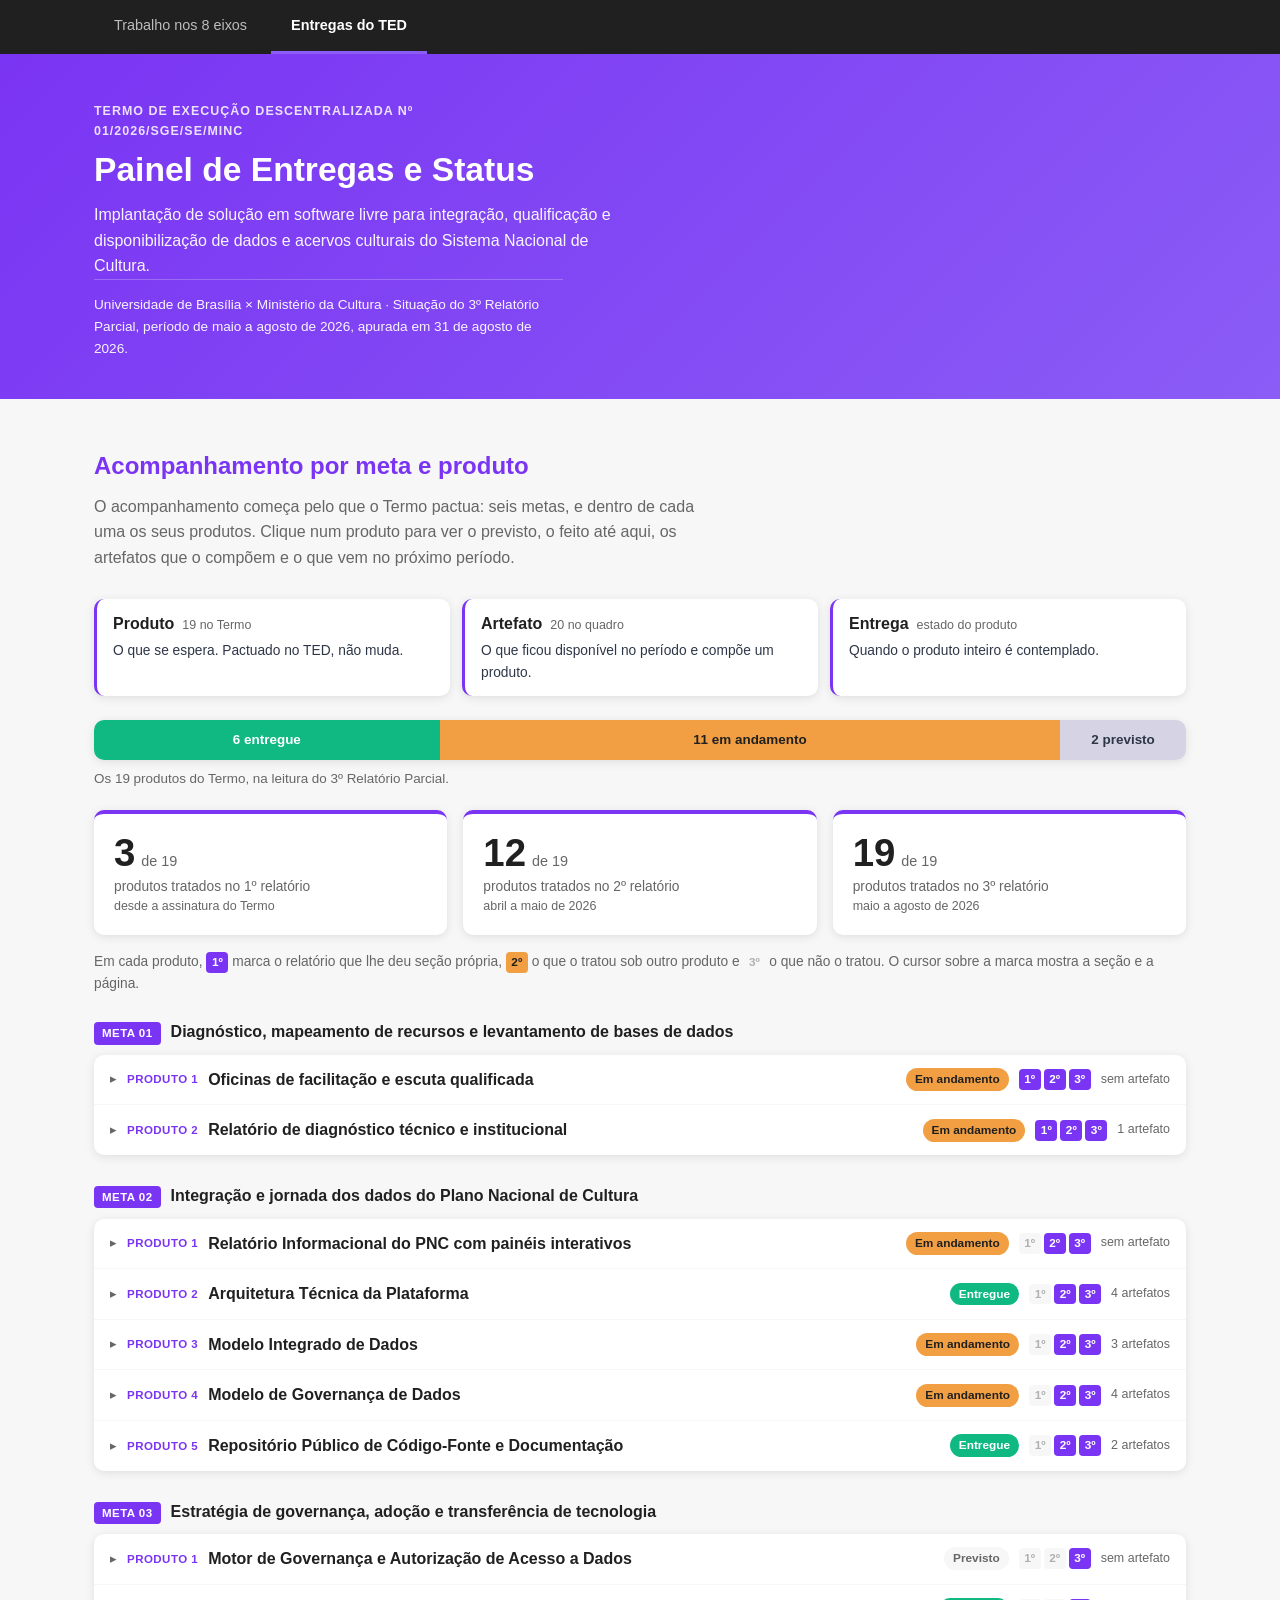
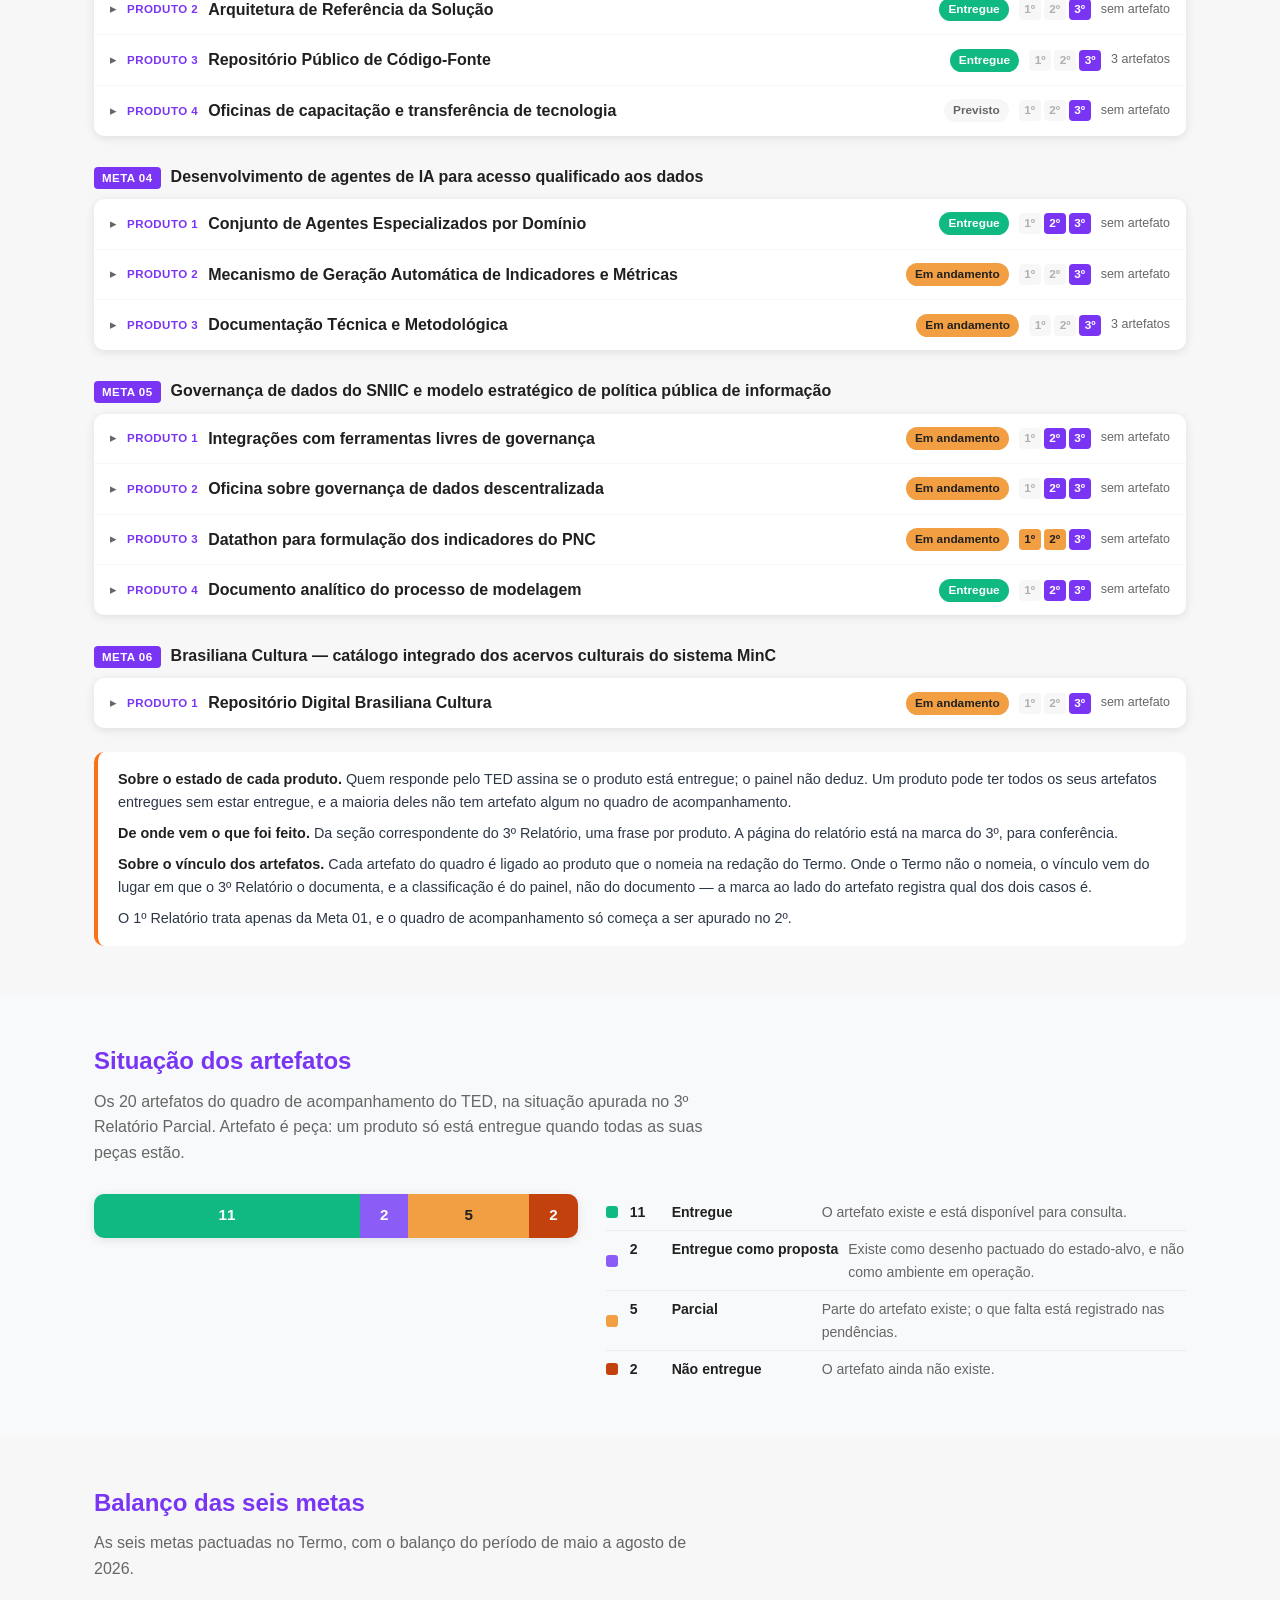
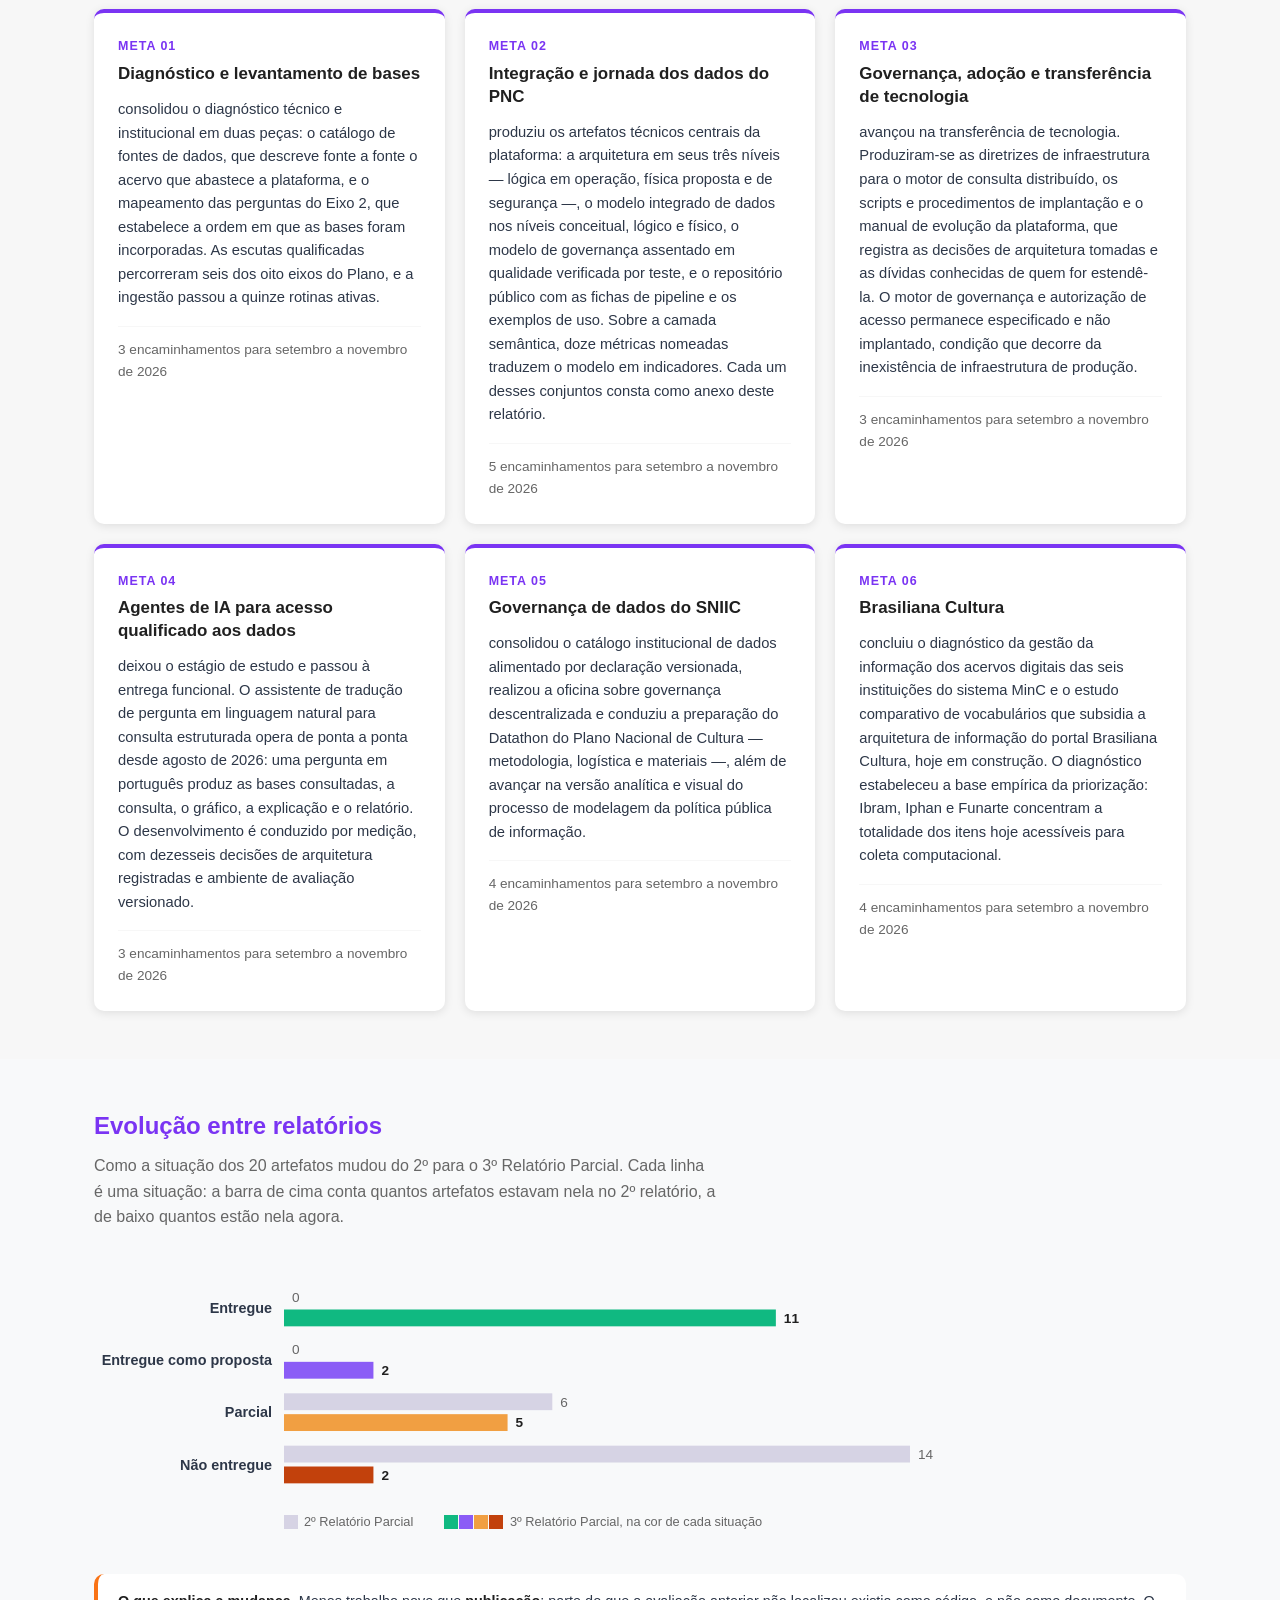
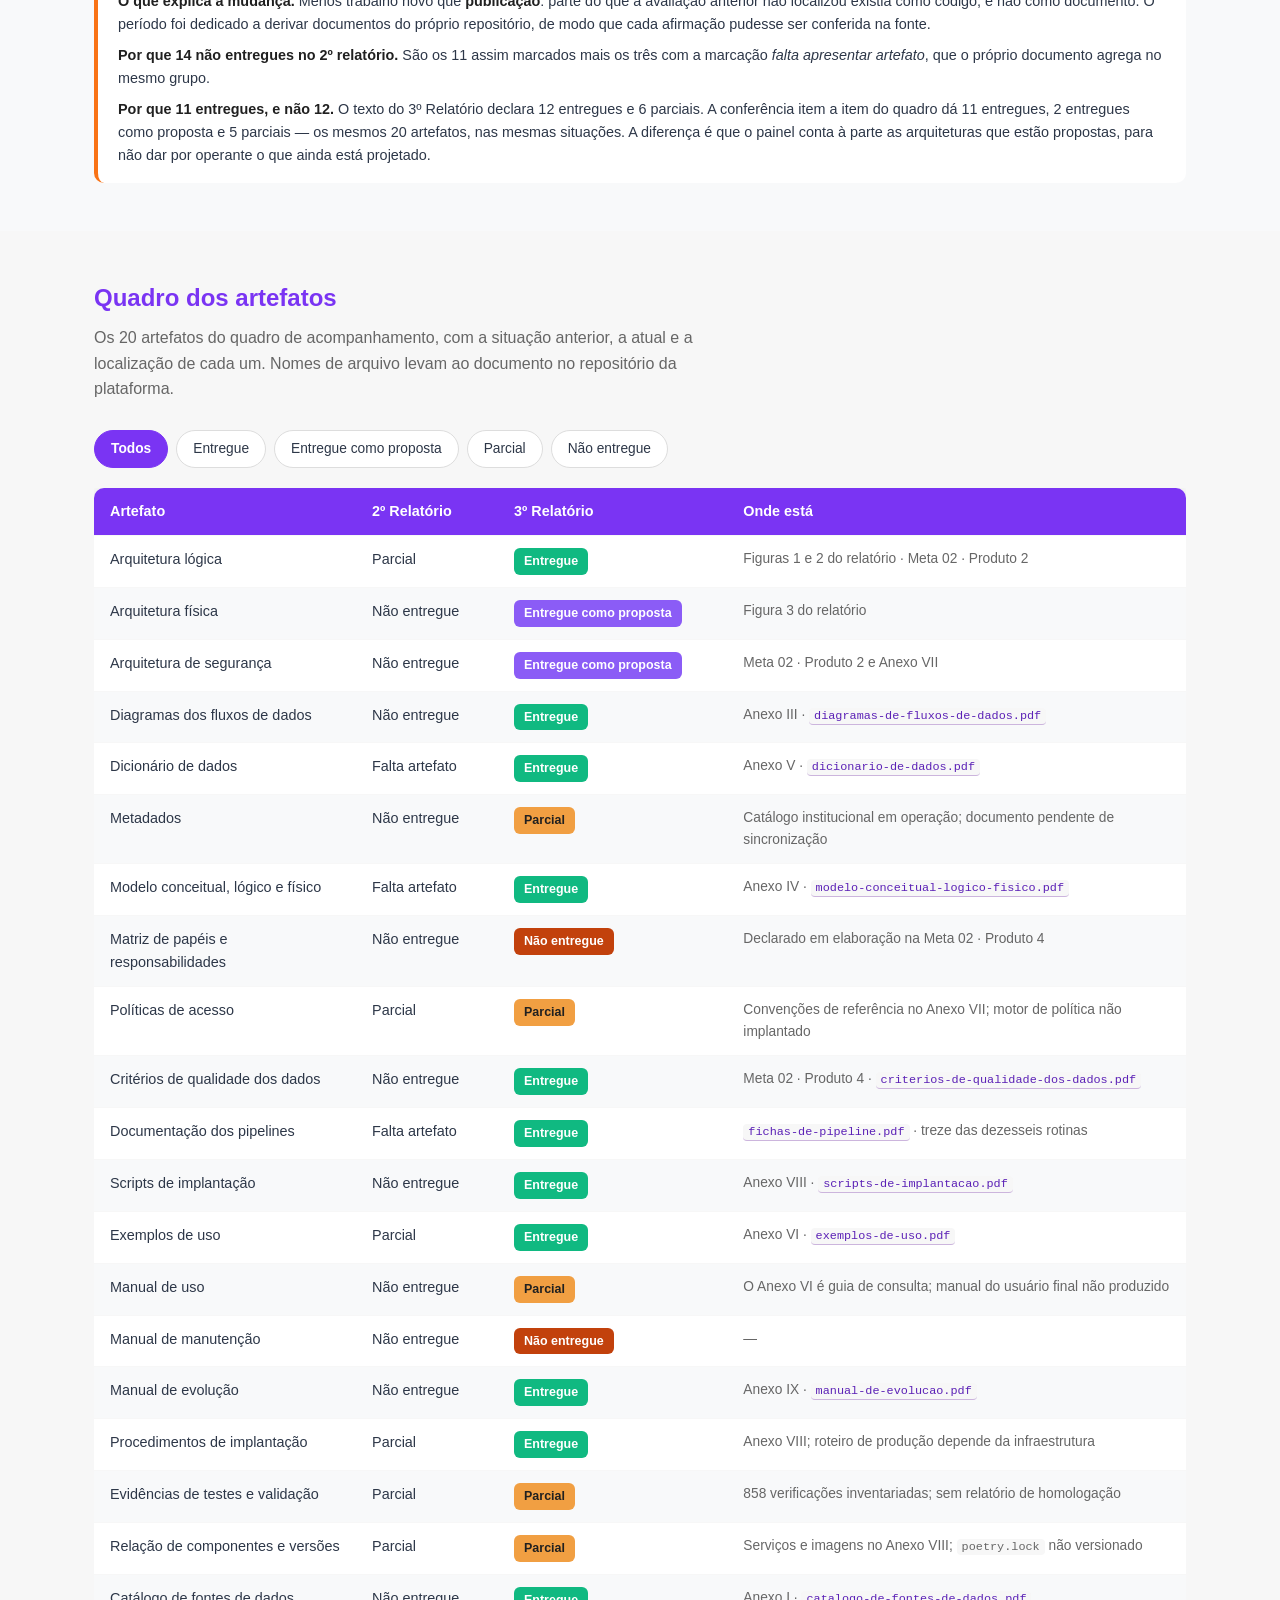
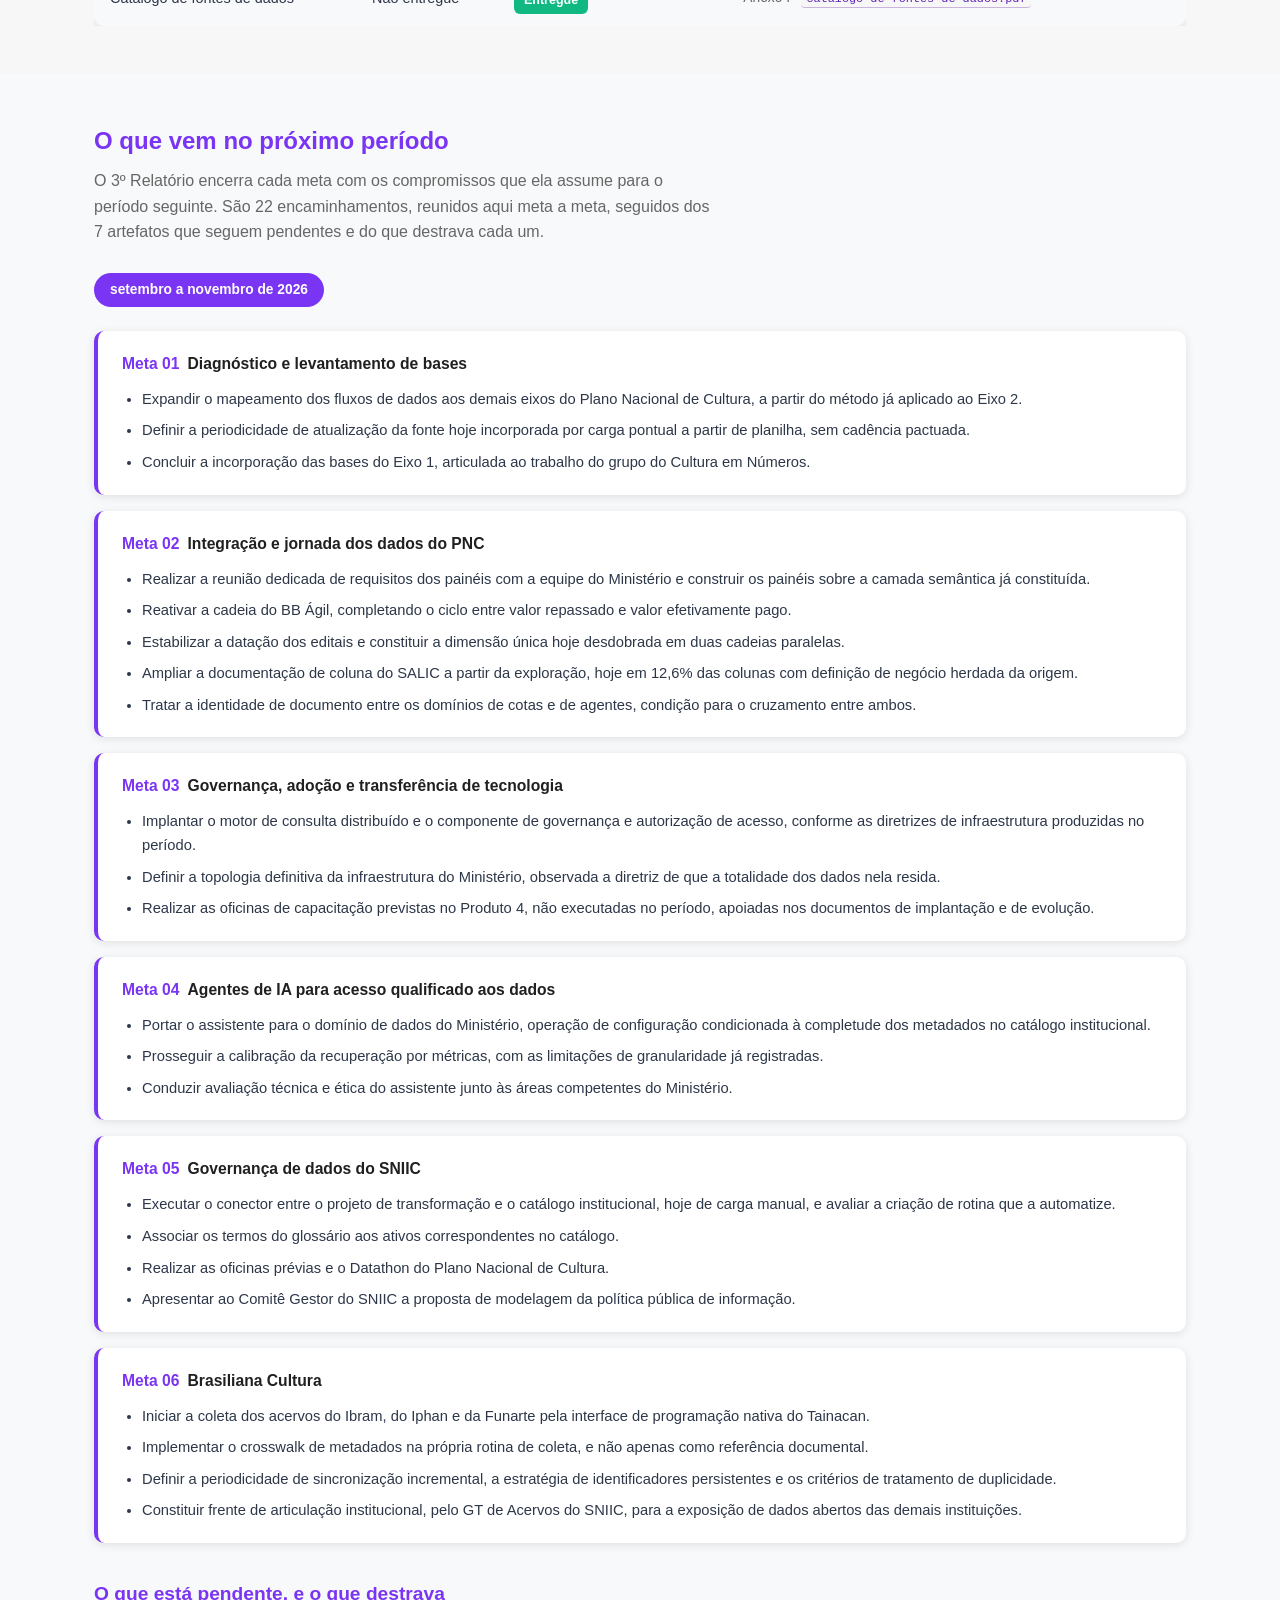
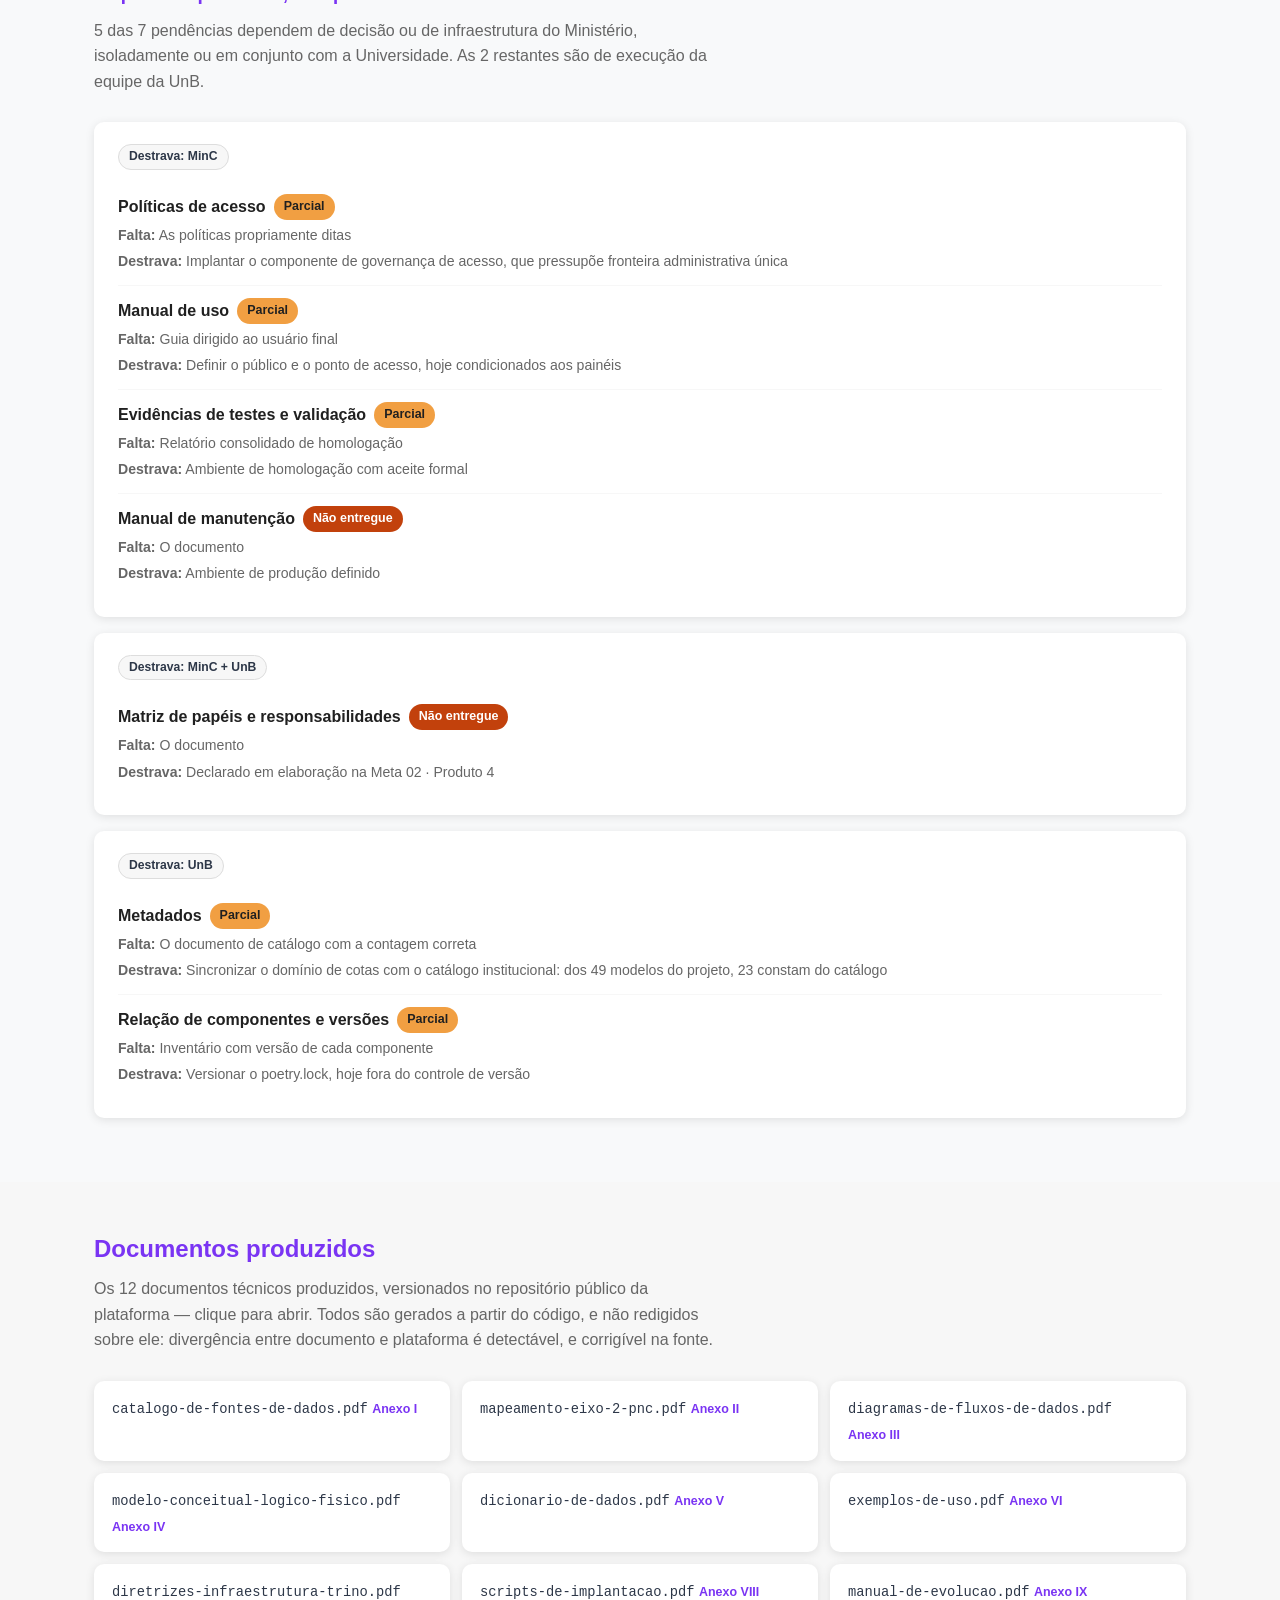
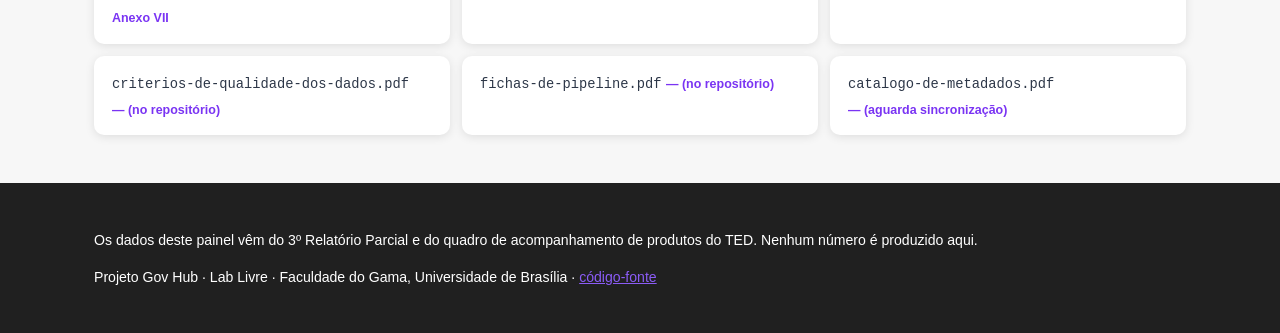
==== commit 32041d59: "refactor: retira a seção de riscos do painel Sai a matriz de probabilidade × impacto e a lista dos s" ====
--- a/index.html
+++ b/index.html
@@ -74,14 +74,8 @@
       </div>
     </section>
 
-    <section class="secao" id="riscos" aria-labelledby="t-riscos">
-      <div class="container">
-        <h2 id="t-riscos">Riscos, e o produto que cada um ameaça</h2>
-        <div id="matriz-riscos"></div>
-      </div>
-    </section>
 
-    <section class="secao secao-alt" id="documentos" aria-labelledby="t-documentos">
+    <section class="secao" id="documentos" aria-labelledby="t-documentos">
       <div class="container">
         <h2 id="t-documentos">Documentos produzidos</h2>
         <div id="lista-documentos"></div>
--- a/assets/tema.css
+++ b/assets/tema.css
@@ -423,57 +423,6 @@
 
 .pendencia .detalhe { font-size: 0.88rem; color: var(--text-muted); margin-top: 4px; }
 
-/* ----------------------------------------------------------- matriz de riscos */
-
-.celula { stroke: var(--bg-white); stroke-width: 2; }
-.celula.sev-0, .celula.sev-1 { fill: #E8F5EE; }
-.celula.sev-2 { fill: #FDF3E3; }
-.celula.sev-3 { fill: #FBE6D8; }
-.celula.sev-4 { fill: #F5D5C6; }
-
-.ponto-risco { fill: var(--primary-purple); }
-.numero-risco { fill: var(--bg-white); font-size: 0.82rem; font-weight: 700; }
-.rotulo-eixo { font-size: 0.82rem; fill: var(--text-muted); }
-.titulo-eixo { font-size: 0.86rem; font-weight: 600; fill: var(--text-body); }
-
-.painel-riscos {
-  display: grid;
-  grid-template-columns: minmax(280px, 360px) 1fr;
-  gap: 32px;
-  align-items: start;
-}
-
-@media (max-width: 900px) {
-  .painel-riscos { grid-template-columns: 1fr; }
-}
-
-#svg-riscos { max-width: 420px; }
-
-.risco {
-  background: var(--bg-white);
-  border-radius: var(--radius-md);
-  box-shadow: var(--shadow-md);
-  padding: 16px 20px;
-  margin-bottom: 12px;
-  display: grid;
-  grid-template-columns: 32px 1fr;
-  gap: 14px;
-}
-
-.risco .indice {
-  width: 28px; height: 28px;
-  border-radius: 50%;
-  background: var(--primary-purple);
-  color: var(--bg-white);
-  display: flex; align-items: center; justify-content: center;
-  font-size: 0.82rem; font-weight: 700;
-}
-
-.risco .texto-risco { font-weight: 600; color: var(--text-strong); font-size: 0.92rem; }
-.risco .grau { font-size: 0.78rem; color: var(--text-muted); margin: 4px 0 8px; }
-.risco .mitigacao { font-size: 0.88rem; }
-.risco .mitigacao strong { color: var(--text-strong); }
-
 /* -------------------------------------------------------------- documentos */
 
 .grade-documentos {
@@ -570,6 +519,38 @@
 }
 
 .termo p { margin: 0; font-size: 0.86rem; color: var(--text-body); }
+
+/* Os 19 produtos por estado, no topo da seção. */
+.barra-estados {
+  display: flex;
+  height: 40px;
+  border-radius: var(--radius-md);
+  overflow: hidden;
+  box-shadow: var(--shadow-md);
+}
+
+.barra-estados .faixa {
+  display: flex;
+  align-items: center;
+  justify-content: center;
+  gap: 5px;
+  font-weight: 600;
+  font-size: 0.84rem;
+  min-width: 46px;
+  padding: 0 8px;
+  text-align: center;
+  overflow: hidden;
+  white-space: nowrap;
+}
+.barra-estados .estado-entregue  { background: var(--color-success); color: var(--bg-white); }
+.barra-estados .estado-andamento { background: var(--color-warm);    color: var(--text-strong); }
+.barra-estados .estado-previsto  { background: #D6D3E4;              color: var(--text-body); }
+
+.sob-barra {
+  margin: 8px 0 20px;
+  font-size: 0.84rem;
+  color: var(--text-muted);
+}
 
 .indicadores-3 { margin-bottom: 16px; }
 .indicadores-3 .rotulo { line-height: 1.35; }
@@ -854,24 +835,3 @@
 a.documento { text-decoration: none; color: inherit; display: block; }
 a.documento:hover code { color: var(--primary-purple); }
 
-/* O produto que cada risco ameaça. */
-.alvo-risco {
-  display: inline-flex;
-  align-items: center;
-  gap: 8px;
-  margin-bottom: 6px;
-  font-size: 0.8rem;
-  font-weight: 600;
-  color: var(--purple-700);
-  text-decoration: none;
-}
-.alvo-risco:hover { color: var(--primary-purple); }
-.alvo-risco .numero-meta {
-  background: var(--primary-purple);
-  color: var(--bg-white);
-  border-radius: 4px;
-  padding: 2px 7px;
-  font-size: 0.68rem;
-  letter-spacing: 0.04em;
-  text-transform: uppercase;
-}
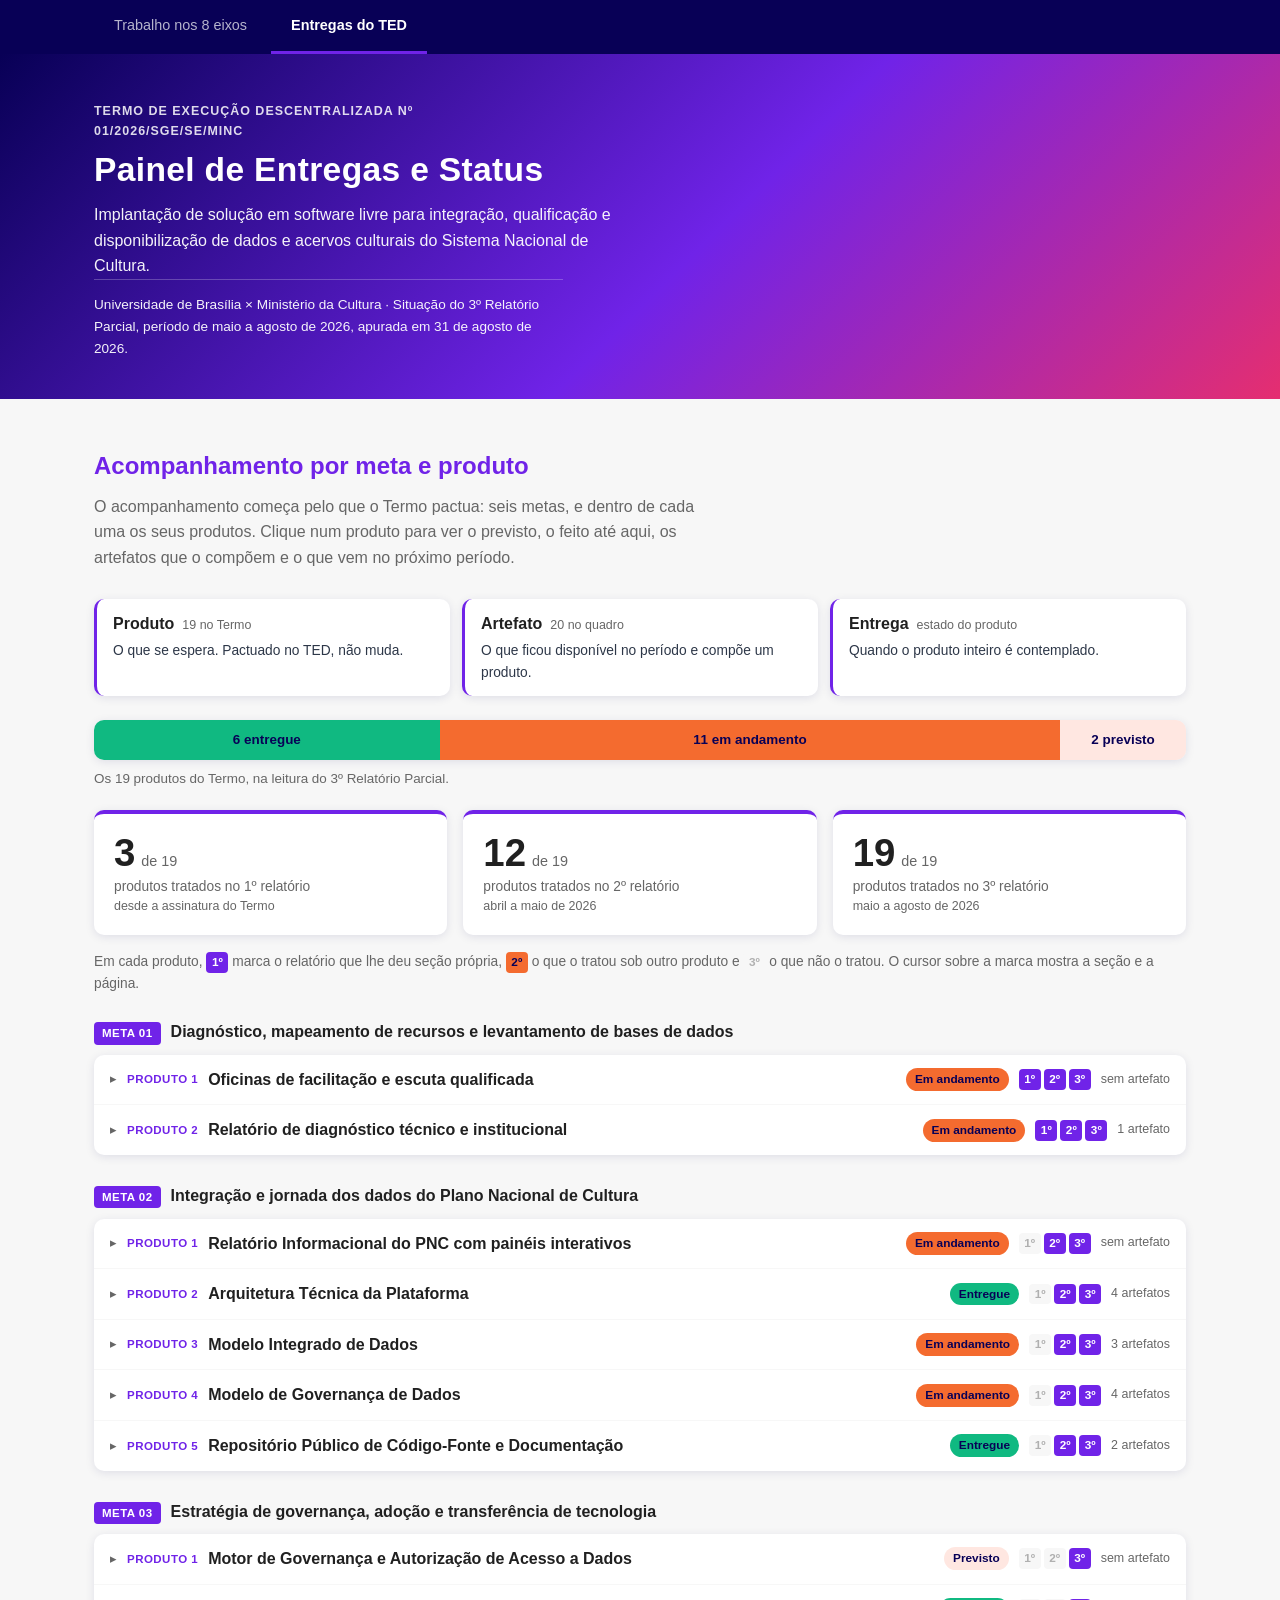
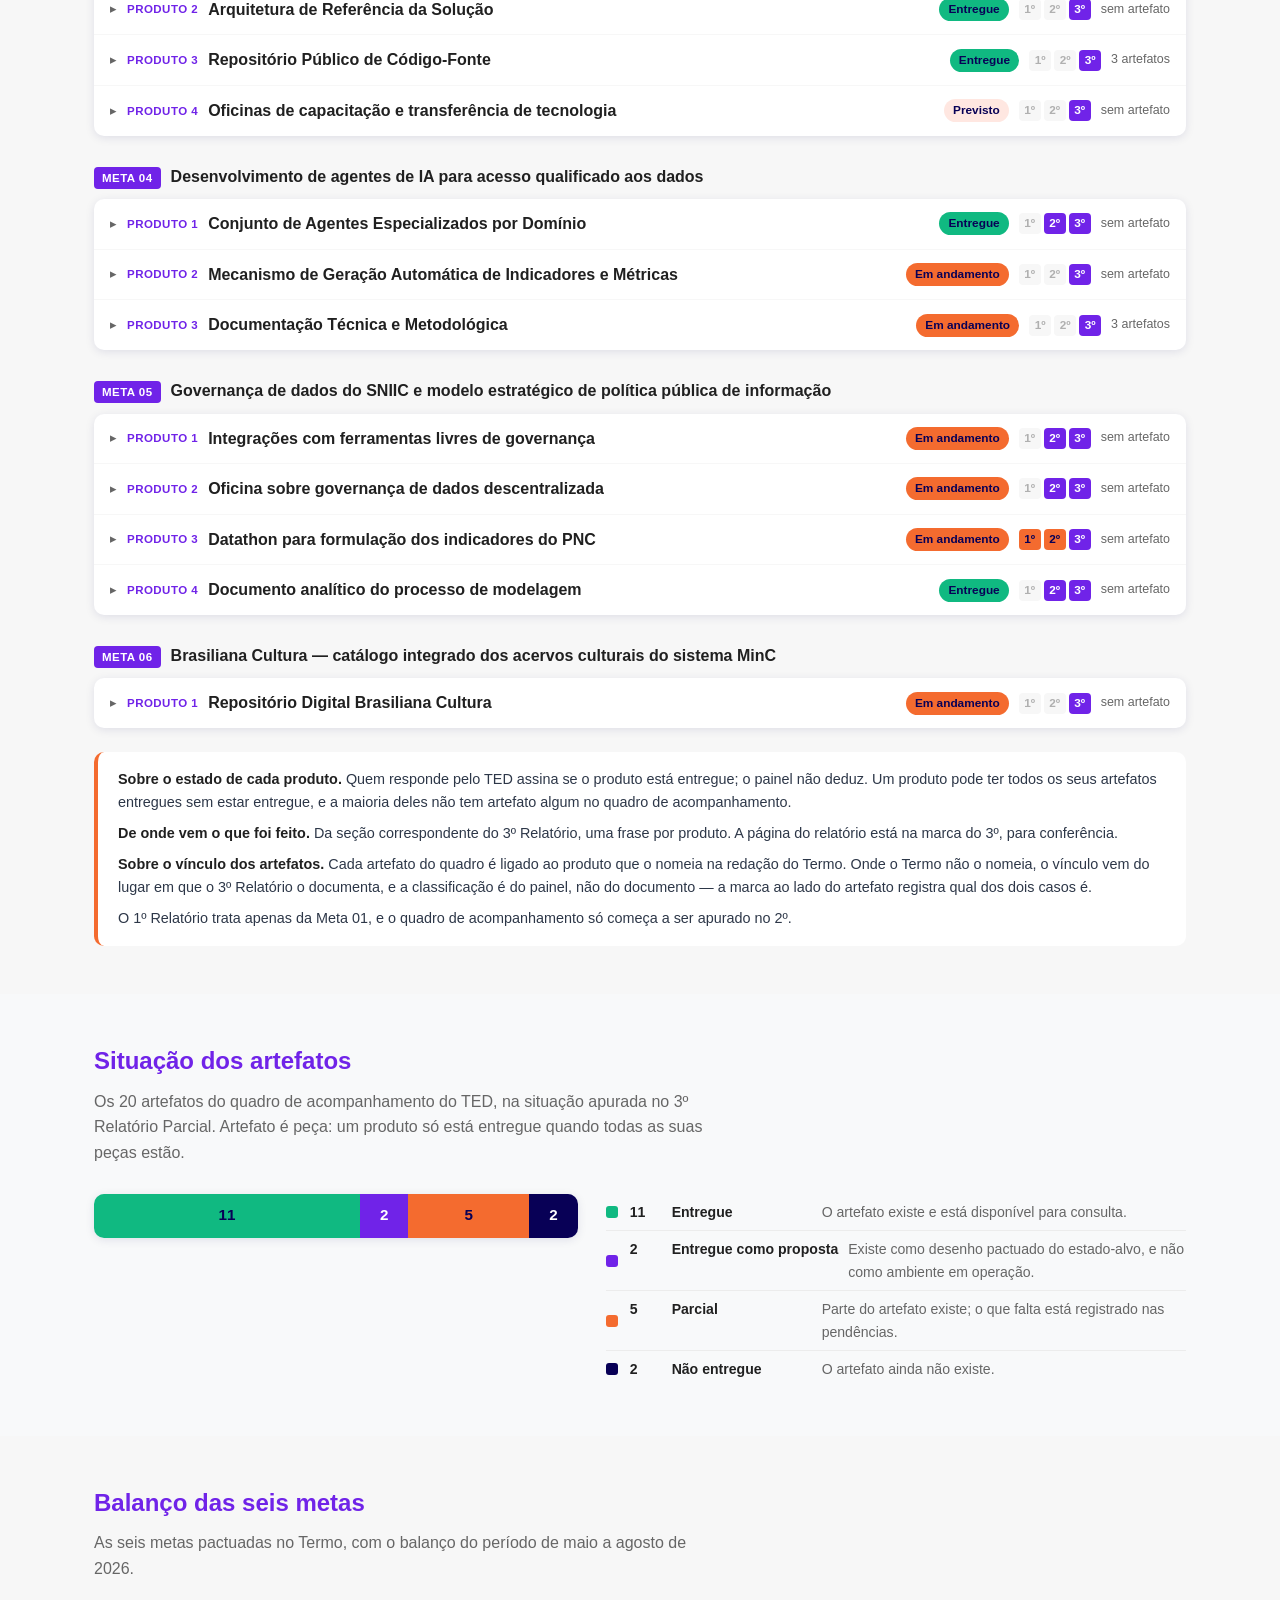
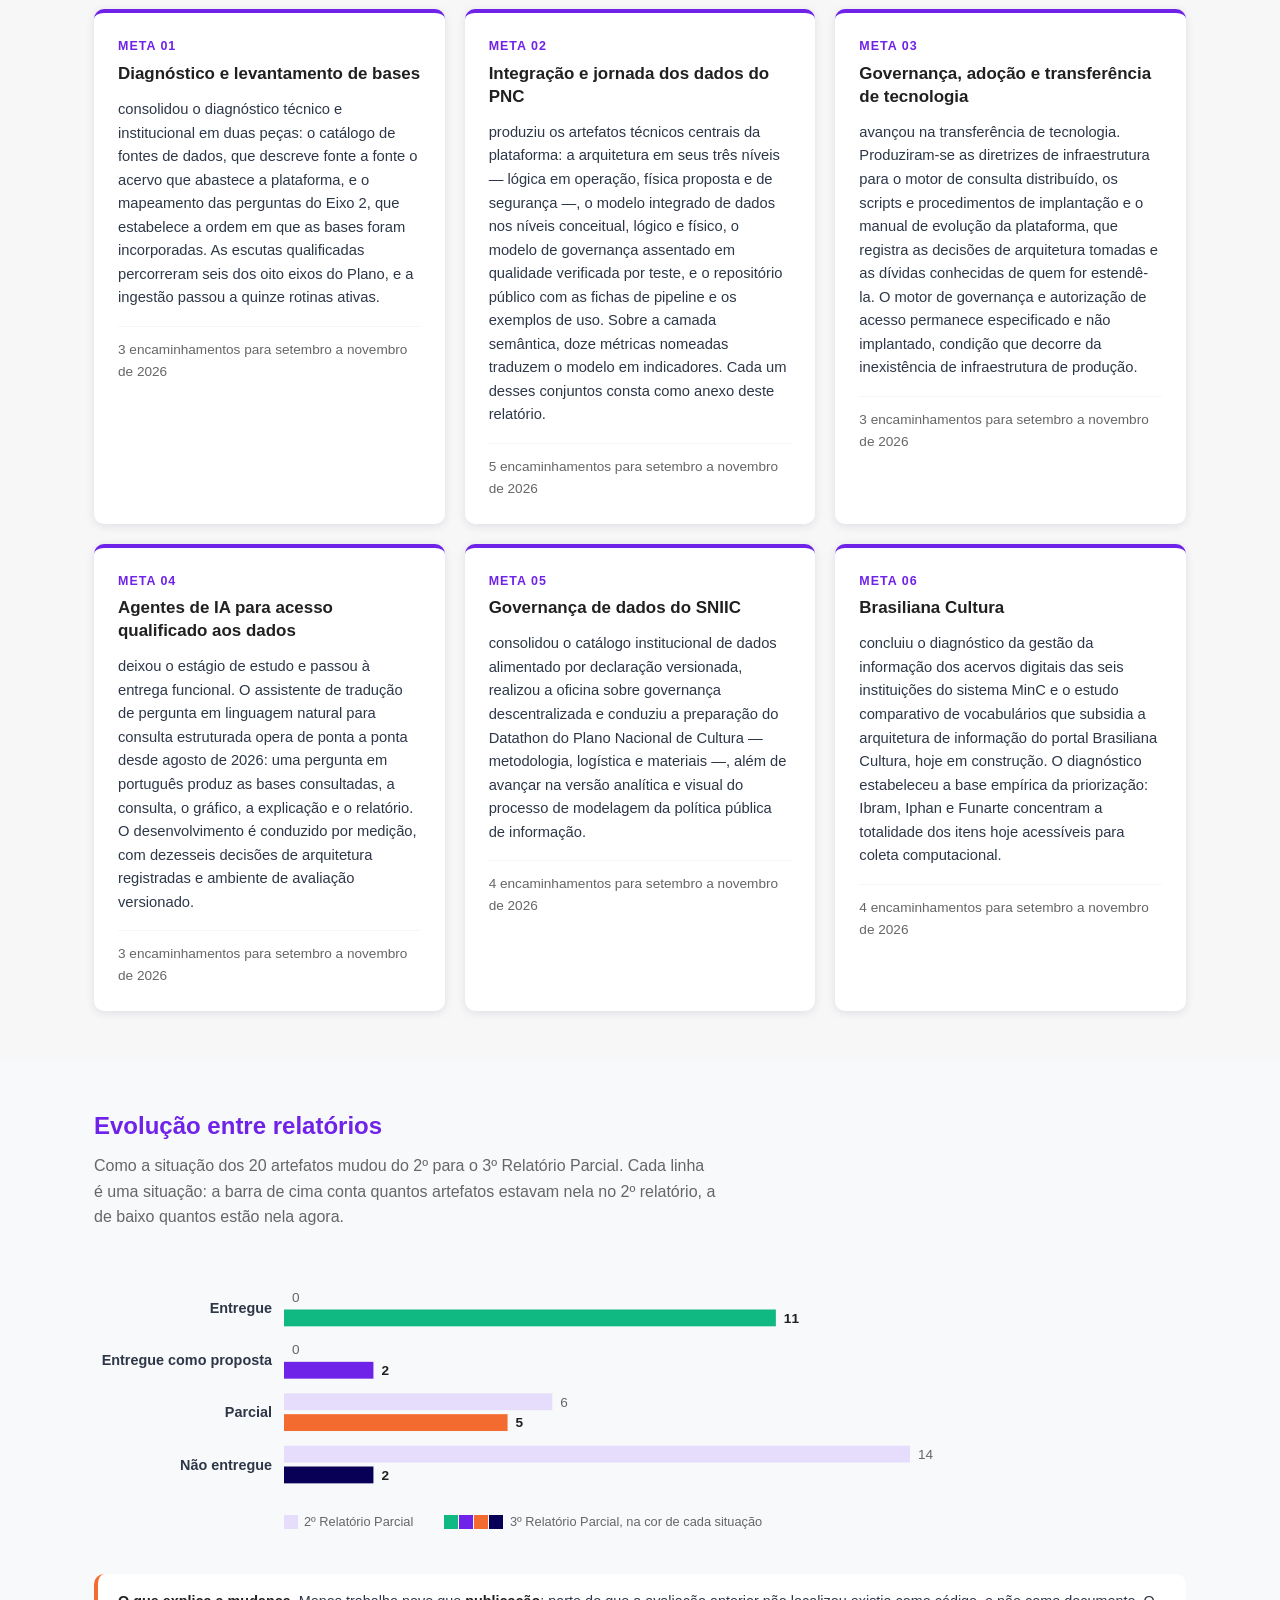
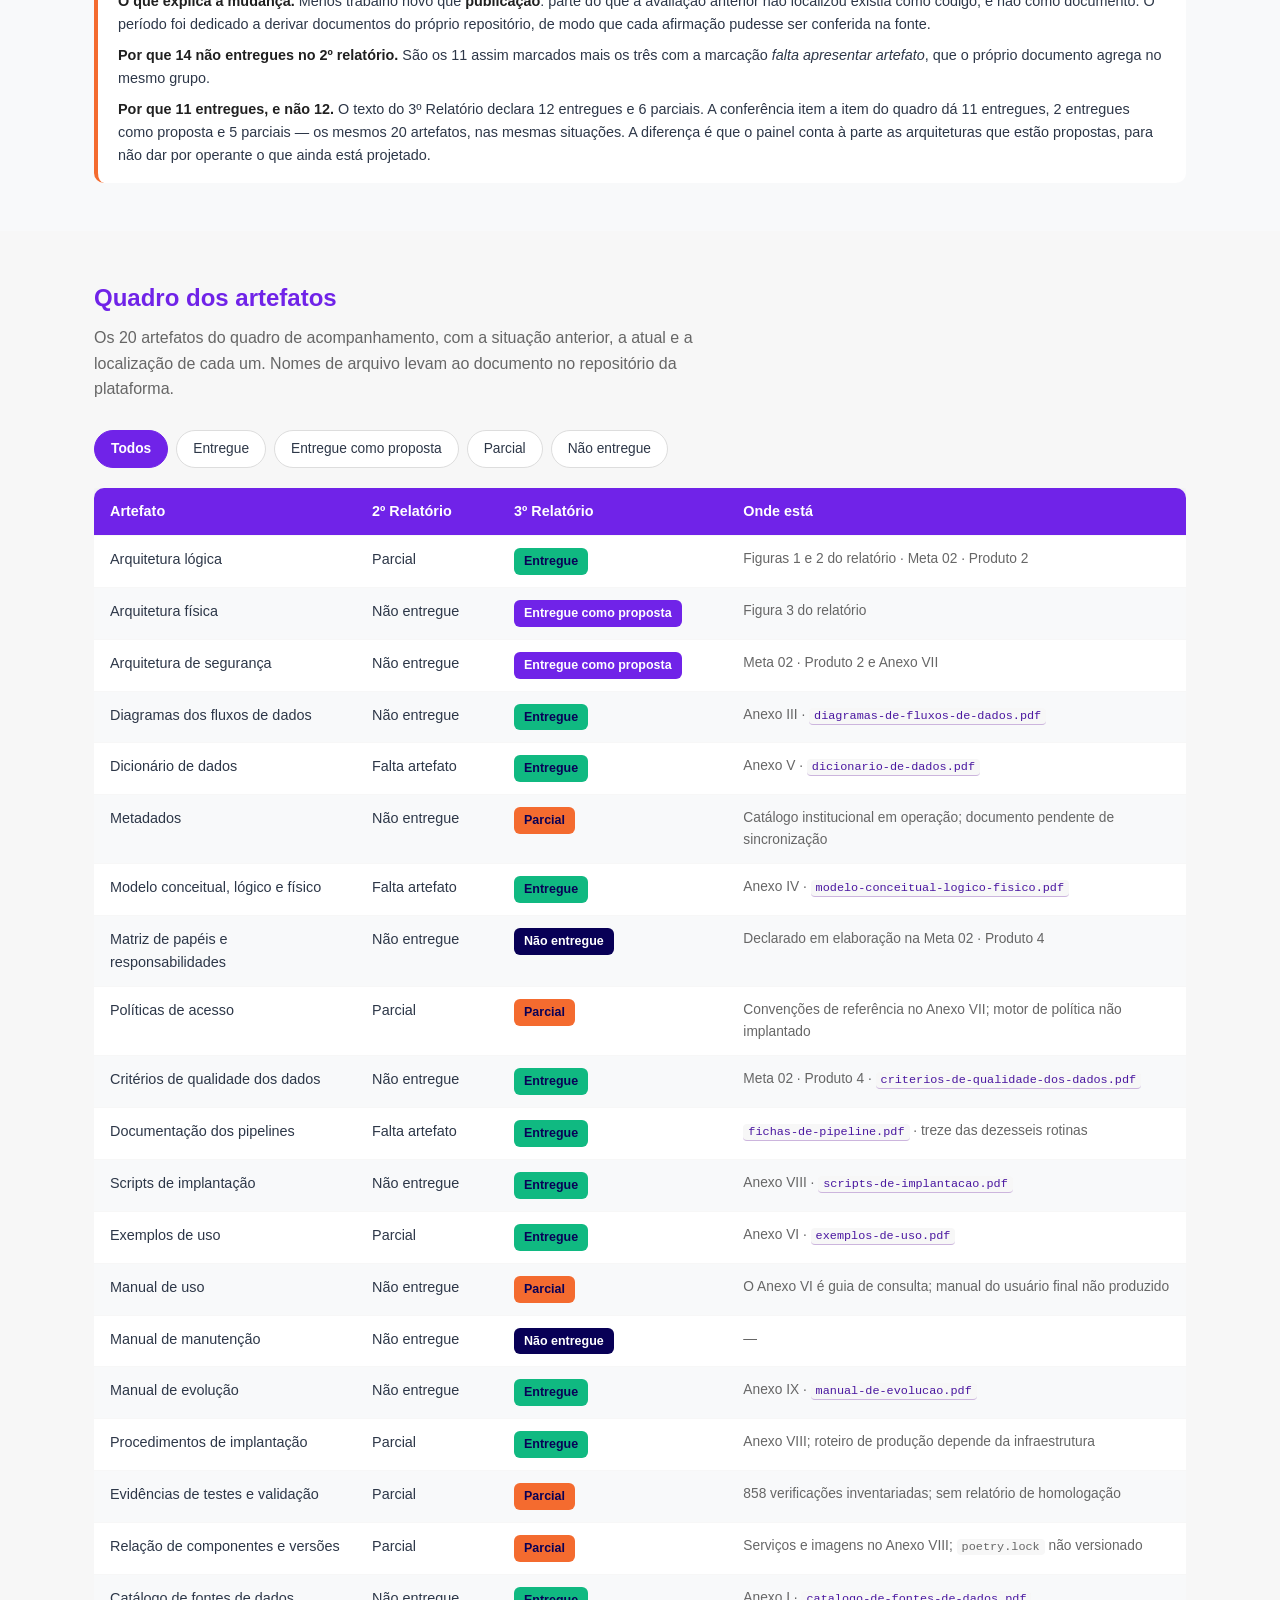
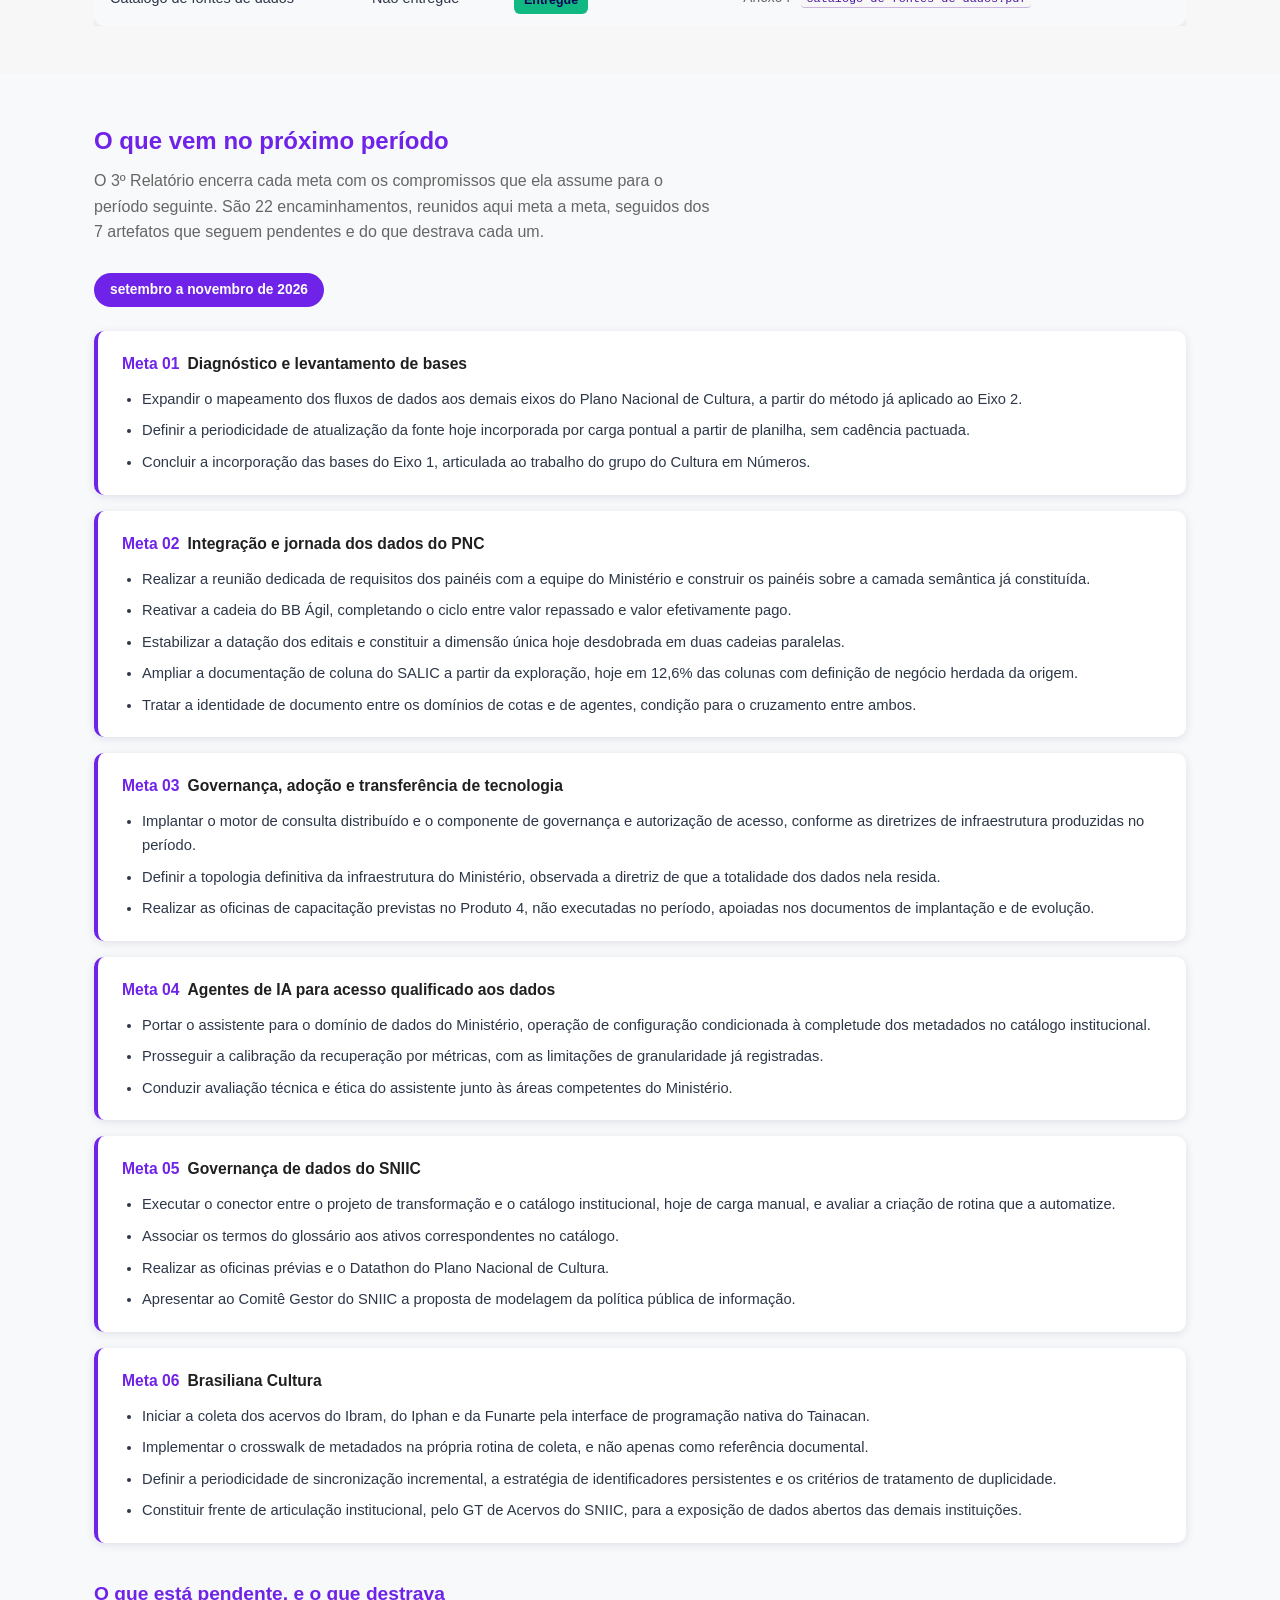
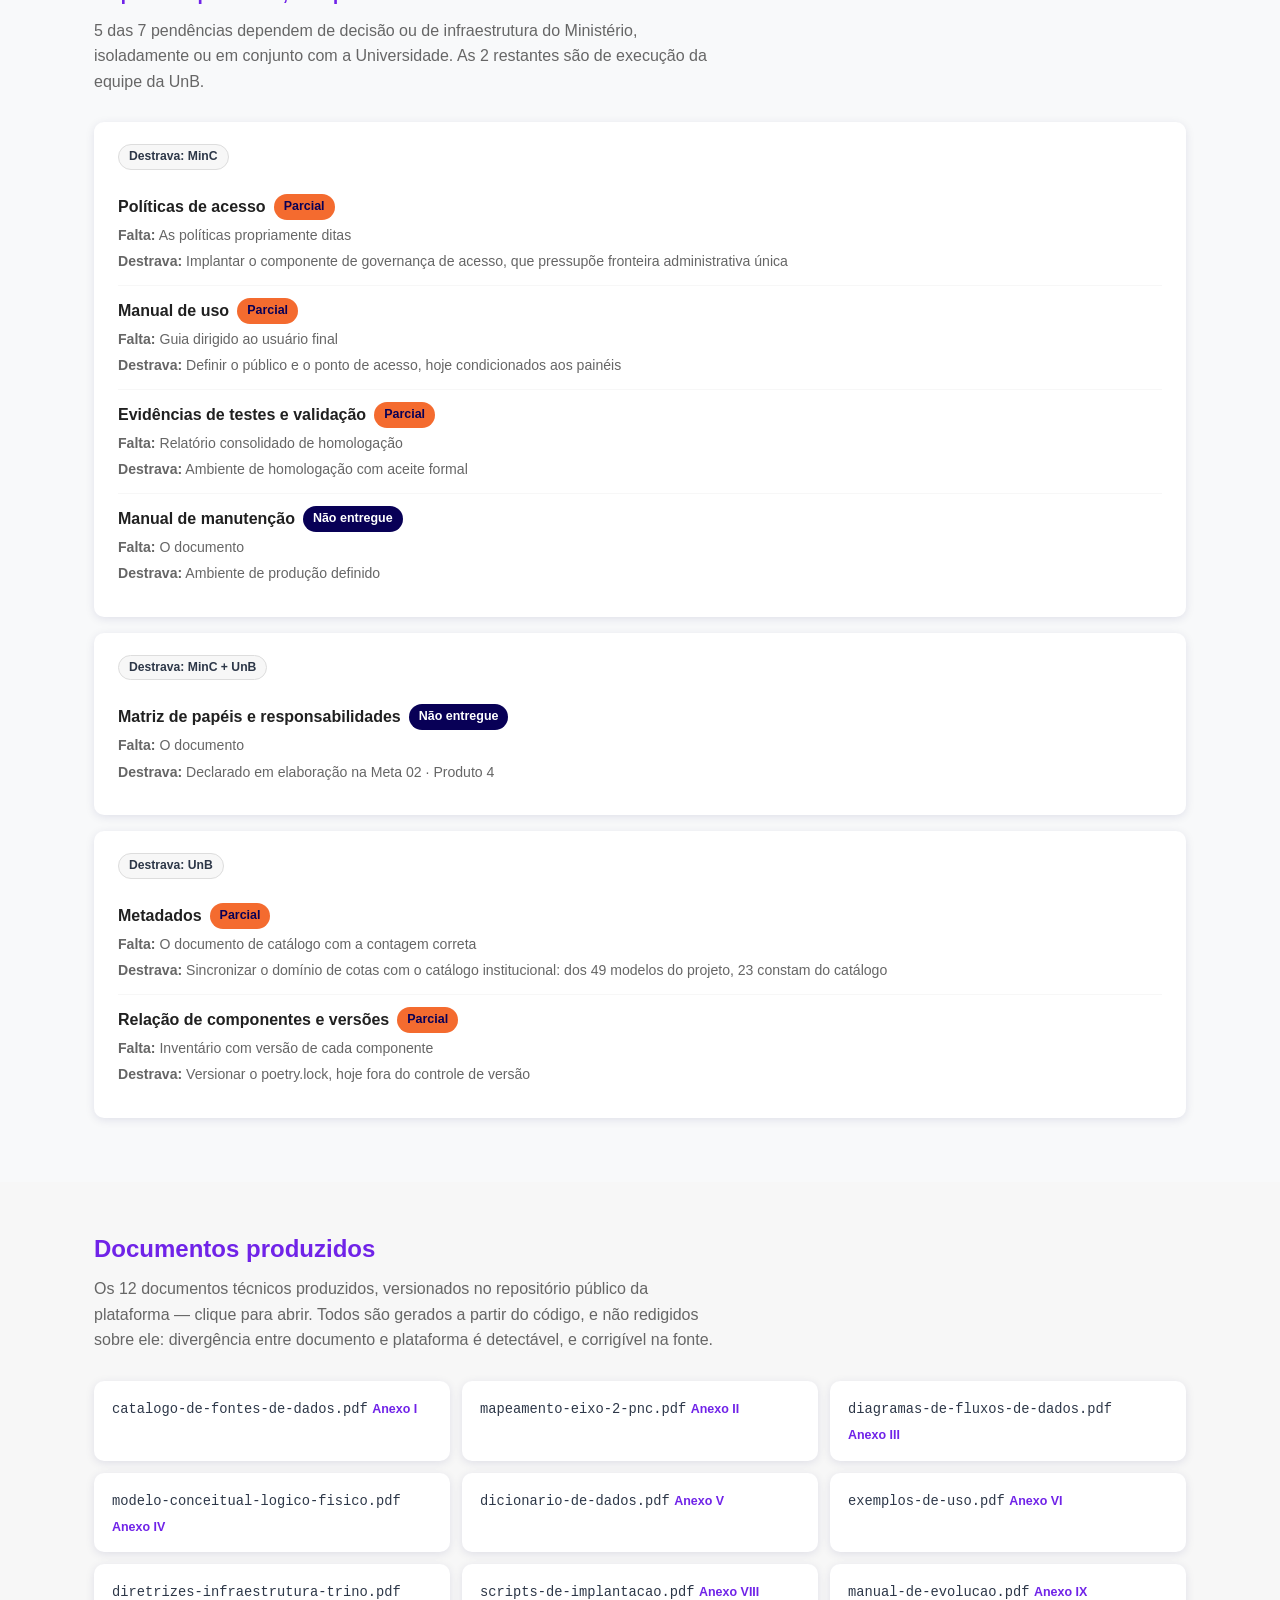
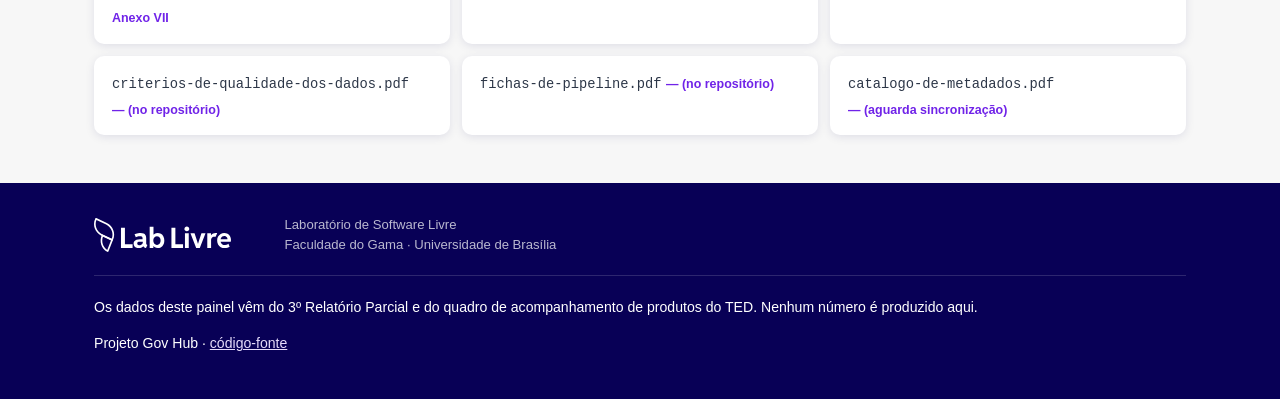
==== commit d4f80c4f: "feat: identidade visual do Lab Livre Aplica a paleta oficial do MIV a partir da skill lablivre-visua" ====
--- a/index.html
+++ b/index.html
@@ -6,6 +6,7 @@
   <title>Painel de Entregas e Status do TED — MinC</title>
   <meta name="description"
         content="Acompanhamento do Termo de Execução Descentralizada 01/2026/SGE/SE/MINC entre a Universidade de Brasília e o Ministério da Cultura.">
+  <link rel="icon" href="assets/marca/borboleta.svg" type="image/svg+xml">
   <link rel="stylesheet" href="assets/tema.css">
 </head>
 <body>
@@ -85,10 +86,15 @@
 
   <footer class="rodape">
     <div class="container">
+      <div class="assinatura">
+        <img src="assets/marca/lab-livre-branco.svg"
+             alt="Lab Livre — Laboratório de Software Livre da Universidade de Brasília">
+        <span class="quem">Laboratório de Software Livre<br>Faculdade do Gama · Universidade de Brasília</span>
+      </div>
       <p id="rodape-origem"></p>
       <p>
-        Projeto Gov Hub · Lab Livre · Faculdade do Gama, Universidade de Brasília
-        · <a href="https://github.com/GovHub-br/dashboard-minc-project">código-fonte</a>
+        Projeto Gov Hub ·
+        <a href="https://github.com/GovHub-br/dashboard-minc-project">código-fonte</a>
       </p>
     </div>
   </footer>
--- a/assets/tema.css
+++ b/assets/tema.css
@@ -1,31 +1,63 @@
 /* Painel de Entregas e Status do TED — MinC
-   Identidade visual Gov Hub. A fonte Inter é referenciada com fallback de
-   sistema, sem @import: o painel precisa abrir em rede restrita. */
+
+   Identidade visual do Lab Livre, conforme a skill lablivre-visual-identity
+   (Manual de Identidade Visual da marca). Os nomes dos tokens são os da
+   skill, de modo que o artefato troque de marca trocando só este :root.
+
+   Duas escolhas que se afastam da leitura literal da skill, e por quê:
+
+   1. A skill traz as fontes Reddit Sans e Oswald por @import do Google
+      Fonts. Este painel não carrega nada de CDN — precisa abrir em rede
+      restrita —, então a pilha nomeia as fontes da marca e cai no
+      fallback de sistema quando elas não estão instaladas.
+
+   2. O magenta não é usado como fundo de etiqueta: #E52E70 dá 4,24 de
+      contraste com branco e 4,33 com o navy, abaixo do mínimo AA para
+      texto pequeno. Fica no papel que o MIV lhe dá — acento e transição
+      de gradiente. As quatro situações usam navy, roxo, laranja e verde,
+      todas acima de 6. */
 
 :root {
-  --primary-purple:   #7A34F3;
-  --secondary-purple: #8B5CF6;
-  --accent-orange:    #F97316;
-  --purple-600:       #7C3AAD;
-  --purple-700:       #5B21B6;
-
+  /* Paleta oficial (MIV Lab Livre) */
+  --primary-purple:  #7023E8; /* roxo — cor-assinatura */
+  --dark-navy:       #080056; /* azul profundo — contraste máximo */
+  --accent-magenta:  #E52E70; /* rosa-choque — acento, gradiente */
+  --accent-pink:     #F46B2F; /* laranja — acento quente pontual */
+  --bg-peach:        #FFE7E1; /* rosa claro — fundo de marca */
+  --text-white:      #FFFFFF;
+
+  /* Estados derivados do primário */
+  --purple-600: #5F1EC5;
+  --purple-700: #4A17A0;
+
+  /* Neutros / texto */
   --text-strong: #202020;
   --text-body:   #2D3748;
   --text-muted:  #666666;
 
+  /* Fundos */
   --bg-white:  #FFFFFF;
   --bg-light:  #F7F7F7;
   --bg-subtle: #F8F9FA;
 
+  /* Divisores */
+  --border-soft: #E6DCFB;
+
+  /* Semânticas */
   --color-success: #10B981;
-  --color-warm:    #F19F42;
-  --color-ausente: #C2410C;
-
-  --shadow-md: 0 2px 10px rgba(0, 0, 0, 0.1);
+
+  --shadow-md: 0 2px 10px rgba(8, 0, 86, 0.10);
+  --shadow-lg: 0 4px 20px rgba(8, 0, 86, 0.12);
+  --radius-sm: 6px;
   --radius-md: 10px;
-
-  --font-base: 'Inter', -apple-system, BlinkMacSystemFont, 'Segoe UI',
-               Roboto, 'Helvetica Neue', Arial, sans-serif;
+  --radius-lg: 16px;
+
+  /* Reddit Sans e Oswald são as fontes da marca; sem CDN, a pilha só as
+     nomeia — quem as tiver instaladas vê a marca, os demais veem o
+     fallback de sistema. */
+  --font-base: 'Reddit Sans', 'Open Sans', -apple-system, BlinkMacSystemFont,
+               'Segoe UI', Roboto, 'Helvetica Neue', Arial, sans-serif;
+  --font-titulo: 'Oswald', 'Reddit Sans', 'Open Sans', var(--font-base);
 
   --largura: 1140px;
 }
@@ -48,8 +80,10 @@
 
 /* ---------------------------------------------------------------- cabeçalho */
 
+/* Degradê da marca: sempre do frio para o quente, como manda o MIV. */
 .topo {
-  background: linear-gradient(135deg, var(--primary-purple), var(--secondary-purple));
+  background: linear-gradient(135deg,
+    var(--dark-navy) 0%, var(--primary-purple) 55%, var(--accent-magenta) 100%);
   color: var(--bg-white);
   padding: 48px 0 40px;
 }
@@ -63,7 +97,11 @@
   margin: 0 0 8px;
 }
 
+.topo .eyebrow { font-family: var(--font-titulo); }
+
 .topo h1 {
+  font-family: var(--font-titulo);
+  letter-spacing: 0.01em;
   margin: 0 0 12px;
   font-size: 2.1rem;
   font-weight: 700;
@@ -127,9 +165,9 @@
 }
 
 .indicador.sit-entregue           { border-top-color: var(--color-success); }
-.indicador.sit-entregue-proposta  { border-top-color: var(--secondary-purple); }
-.indicador.sit-parcial            { border-top-color: var(--color-warm); }
-.indicador.sit-nao-entregue       { border-top-color: var(--color-ausente); }
+.indicador.sit-entregue-proposta  { border-top-color: var(--primary-purple); }
+.indicador.sit-parcial            { border-top-color: var(--accent-pink); }
+.indicador.sit-nao-entregue       { border-top-color: var(--dark-navy); }
 
 /* ---------------------------------------------------------------- etiquetas */
 
@@ -143,26 +181,55 @@
   color: var(--bg-white);
 }
 
-.etiqueta.sit-entregue          { background: var(--color-success); }
-.etiqueta.sit-entregue-proposta { background: var(--secondary-purple); }
-.etiqueta.sit-parcial           { background: var(--color-warm); color: var(--text-strong); }
-.etiqueta.sit-nao-entregue      { background: var(--color-ausente); }
+.etiqueta.sit-entregue          { background: var(--color-success); color: var(--dark-navy); }
+.etiqueta.sit-entregue-proposta { background: var(--primary-purple); }
+.etiqueta.sit-parcial           { background: var(--accent-pink); color: var(--dark-navy); }
+.etiqueta.sit-nao-entregue      { background: var(--dark-navy); }
 
 /* ------------------------------------------------------------------ rodapé */
 
 .rodape {
-  background: var(--text-strong);
+  background: var(--dark-navy);
   color: var(--bg-white);
   padding: 32px 0;
   font-size: 0.88rem;
 }
 
-.rodape a { color: var(--secondary-purple); }
+/* Assinatura horizontal do Lab Livre. A área de não-interferência do MIV é a
+   altura do ícone: daí a margem de 34px ao redor, para 34px de altura. */
+.assinatura {
+  display: flex;
+  align-items: center;
+  gap: 20px;
+  flex-wrap: wrap;
+  margin-bottom: 20px;
+  padding-bottom: 20px;
+  border-bottom: 1px solid rgba(255, 255, 255, 0.15);
+}
+
+.assinatura img {
+  height: 34px;      /* bem acima da redução mínima de 3 cm em impressão */
+  width: auto;
+  margin: 0 34px 0 0;
+  display: block;
+}
+
+.assinatura .quem {
+  font-size: 0.82rem;
+  line-height: 1.5;
+  color: rgba(255, 255, 255, 0.72);
+}
+
+.rodape a { color: var(--border-soft); }
 
 /* --------------------------------------------------------------- responsivo */
 
 @media (max-width: 640px) {
-  .topo h1 { font-size: 1.5rem; }
+  .topo .eyebrow { font-family: var(--font-titulo); }
+
+.topo h1 {
+  font-family: var(--font-titulo);
+  letter-spacing: 0.01em; font-size: 1.5rem; }
   .secao { padding: 32px 0; }
   .indicador .numero { font-size: 1.9rem; }
 }
@@ -175,12 +242,12 @@
 
 /* ------------------------------------------------------------- gráficos */
 
-.barra-antes { fill: #D6D3E4; }
+.barra-antes { fill: var(--border-soft); }
 
 .barra-agora.sit-entregue          { fill: var(--color-success); }
-.barra-agora.sit-entregue-proposta { fill: var(--secondary-purple); }
-.barra-agora.sit-parcial           { fill: var(--color-warm); }
-.barra-agora.sit-nao-entregue      { fill: var(--color-ausente); }
+.barra-agora.sit-entregue-proposta { fill: var(--primary-purple); }
+.barra-agora.sit-parcial           { fill: var(--accent-pink); }
+.barra-agora.sit-nao-entregue      { fill: var(--dark-navy); }
 
 .rotulo-situacao {
   font-size: 0.9rem;
@@ -198,7 +265,7 @@
   margin-top: 24px;
   padding: 16px 20px;
   background: var(--bg-white);
-  border-left: 4px solid var(--accent-orange);
+  border-left: 4px solid var(--accent-pink);
   border-radius: var(--radius-md);
   font-size: 0.9rem;
   color: var(--text-body);
@@ -460,7 +527,7 @@
 /* ------------------------------------------------------------- navegação */
 
 .navegacao {
-  background: var(--text-strong);
+  background: var(--dark-navy);
   padding: 0;
 }
 
@@ -484,7 +551,7 @@
 .navegacao a.ativo {
   color: var(--bg-white);
   font-weight: 600;
-  border-bottom-color: var(--secondary-purple);
+  border-bottom-color: var(--primary-purple);
 }
 
 /* --------------------------------------- acompanhamento por meta e produto */
@@ -542,9 +609,9 @@
   overflow: hidden;
   white-space: nowrap;
 }
-.barra-estados .estado-entregue  { background: var(--color-success); color: var(--bg-white); }
-.barra-estados .estado-andamento { background: var(--color-warm);    color: var(--text-strong); }
-.barra-estados .estado-previsto  { background: #D6D3E4;              color: var(--text-body); }
+.barra-estados .estado-entregue  { background: var(--color-success); color: var(--dark-navy); }
+.barra-estados .estado-andamento { background: var(--accent-pink);   color: var(--dark-navy); }
+.barra-estados .estado-previsto  { background: var(--bg-peach);      color: var(--dark-navy); }
 
 .sob-barra {
   margin: 8px 0 20px;
@@ -580,7 +647,7 @@
   text-align: center;
 }
 .marca-secao  { background: var(--primary-purple); color: var(--bg-white); cursor: help; }
-.marca-mencao { background: var(--color-warm);     color: var(--text-strong); cursor: help; }
+.marca-mencao { background: var(--accent-pink);   color: var(--dark-navy); cursor: help; }
 .marca-ausente { background: var(--bg-light);      color: #B0B0B0; }
 
 .bloco-meta { margin-bottom: 28px; }
@@ -661,9 +728,9 @@
   font-weight: 700;
   white-space: nowrap;
 }
-.selo.estado-entregue  { background: var(--color-success); color: var(--bg-white); }
-.selo.estado-andamento { background: var(--color-warm);    color: var(--text-strong); }
-.selo.estado-previsto  { background: var(--bg-light);      color: var(--text-muted); }
+.selo.estado-entregue  { background: var(--color-success); color: var(--dark-navy); }
+.selo.estado-andamento { background: var(--accent-pink);   color: var(--dark-navy); }
+.selo.estado-previsto  { background: var(--bg-peach);      color: var(--dark-navy); }
 .selo.estado-vazio {
   background: transparent;
   color: var(--text-muted);
@@ -782,10 +849,10 @@
   font-size: 0.95rem;
   min-width: 34px;
 }
-.barra-situacao .sit-entregue          { background: var(--color-success); }
-.barra-situacao .sit-entregue-proposta { background: var(--secondary-purple); }
-.barra-situacao .sit-parcial           { background: var(--color-warm); color: var(--text-strong); }
-.barra-situacao .sit-nao-entregue      { background: var(--color-ausente); }
+.barra-situacao .sit-entregue          { background: var(--color-success); color: var(--dark-navy); }
+.barra-situacao .sit-entregue-proposta { background: var(--primary-purple); }
+.barra-situacao .sit-parcial           { background: var(--accent-pink); color: var(--dark-navy); }
+.barra-situacao .sit-nao-entregue      { background: var(--dark-navy); }
 
 ul.legenda-situacao { margin: 0; padding: 0; list-style: none; }
 ul.legenda-situacao li {
@@ -803,9 +870,9 @@
   width: 12px; height: 12px; border-radius: 3px; align-self: center;
 }
 .legenda-situacao .ponto.sit-entregue          { background: var(--color-success); }
-.legenda-situacao .ponto.sit-entregue-proposta { background: var(--secondary-purple); }
-.legenda-situacao .ponto.sit-parcial           { background: var(--color-warm); }
-.legenda-situacao .ponto.sit-nao-entregue      { background: var(--color-ausente); }
+.legenda-situacao .ponto.sit-entregue-proposta { background: var(--primary-purple); }
+.legenda-situacao .ponto.sit-parcial           { background: var(--accent-pink); }
+.legenda-situacao .ponto.sit-nao-entregue      { background: var(--dark-navy); }
 
 .legenda-situacao .quanto { font-weight: 700; color: var(--text-strong); }
 .legenda-situacao .qual { font-weight: 600; color: var(--text-strong); }
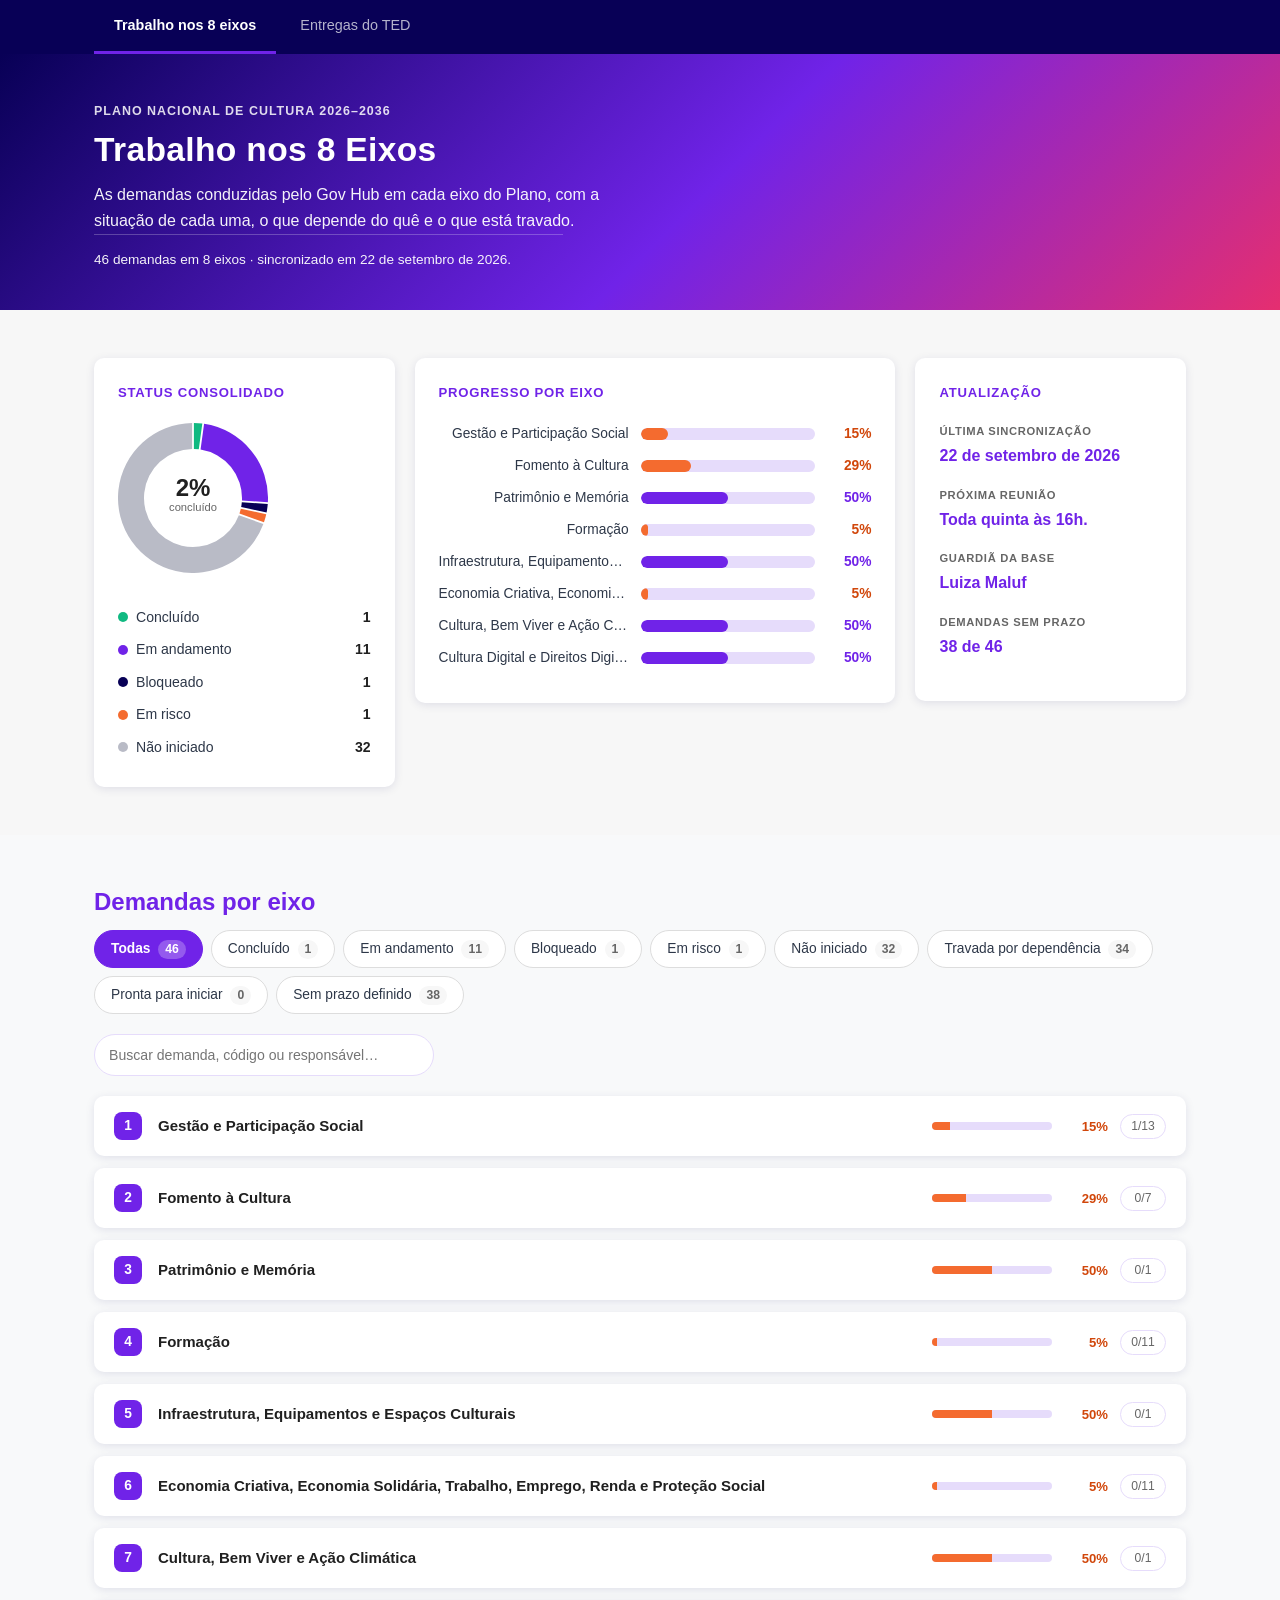
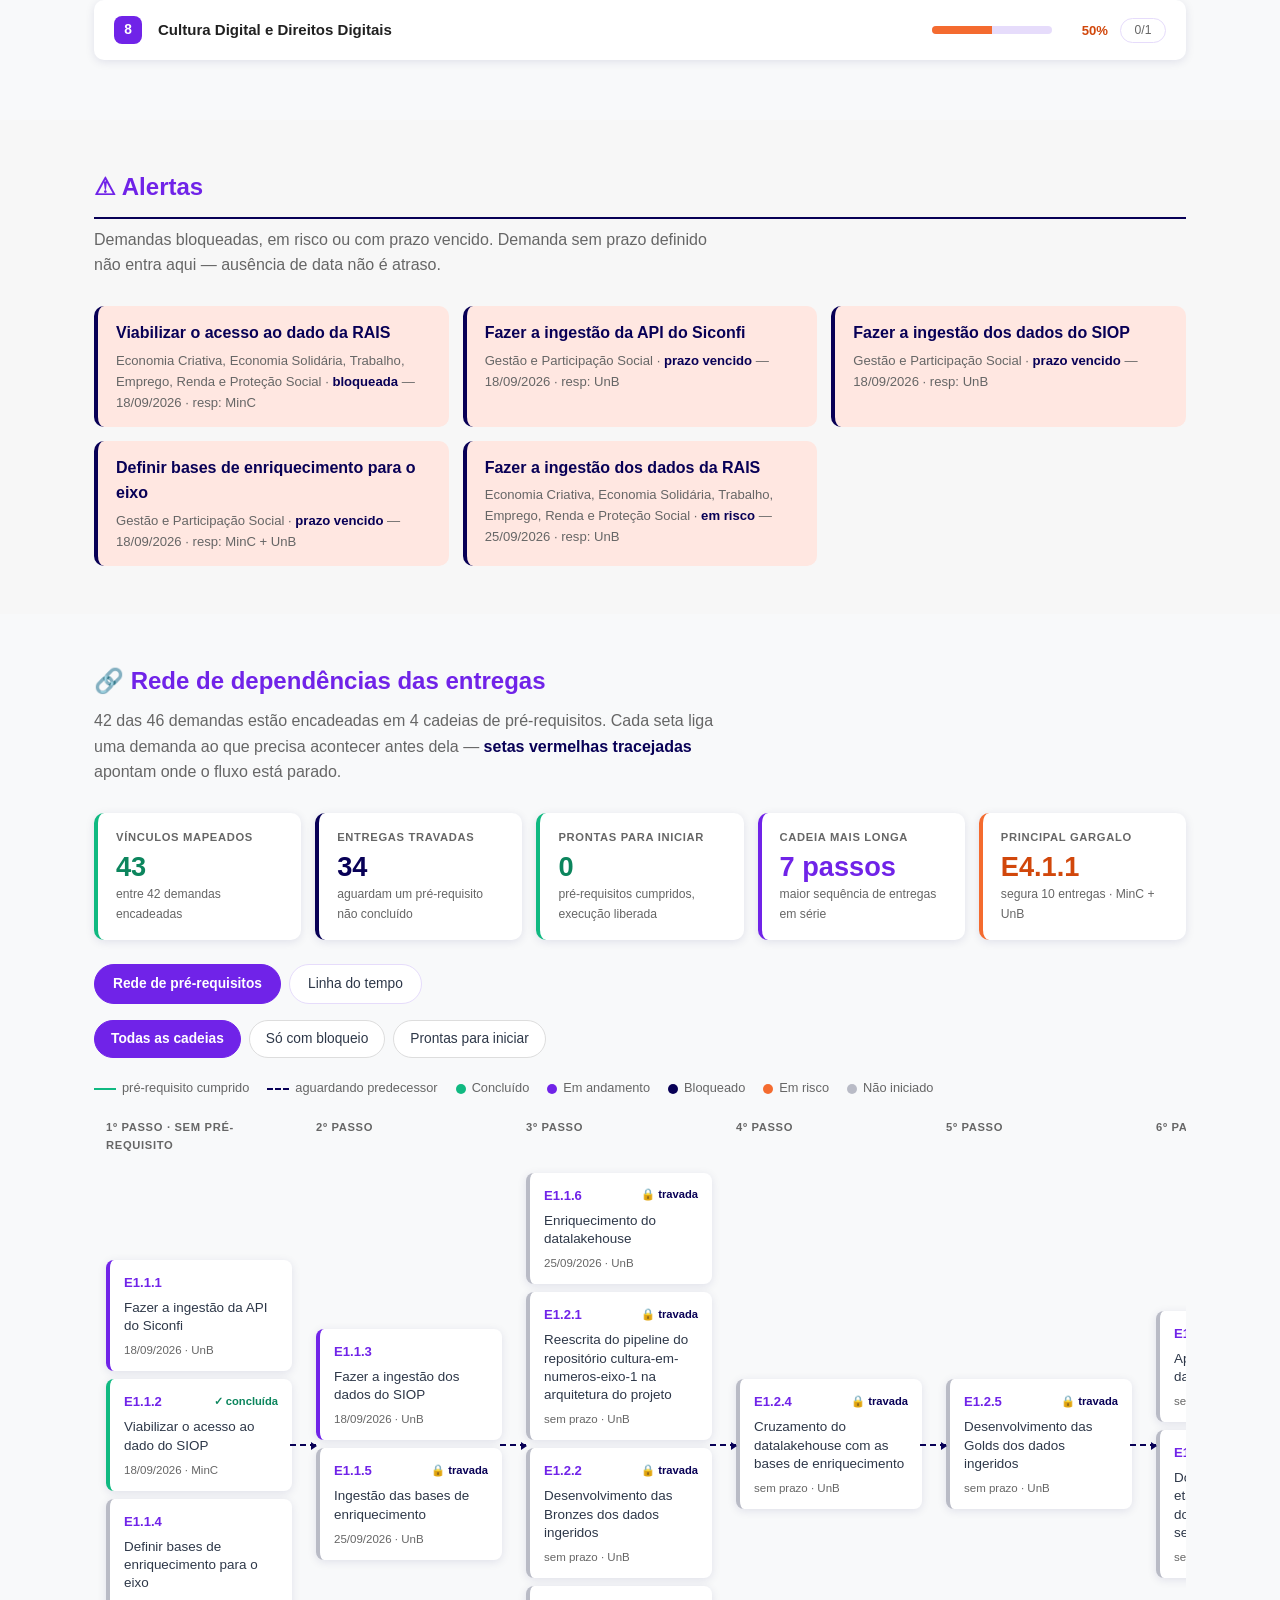
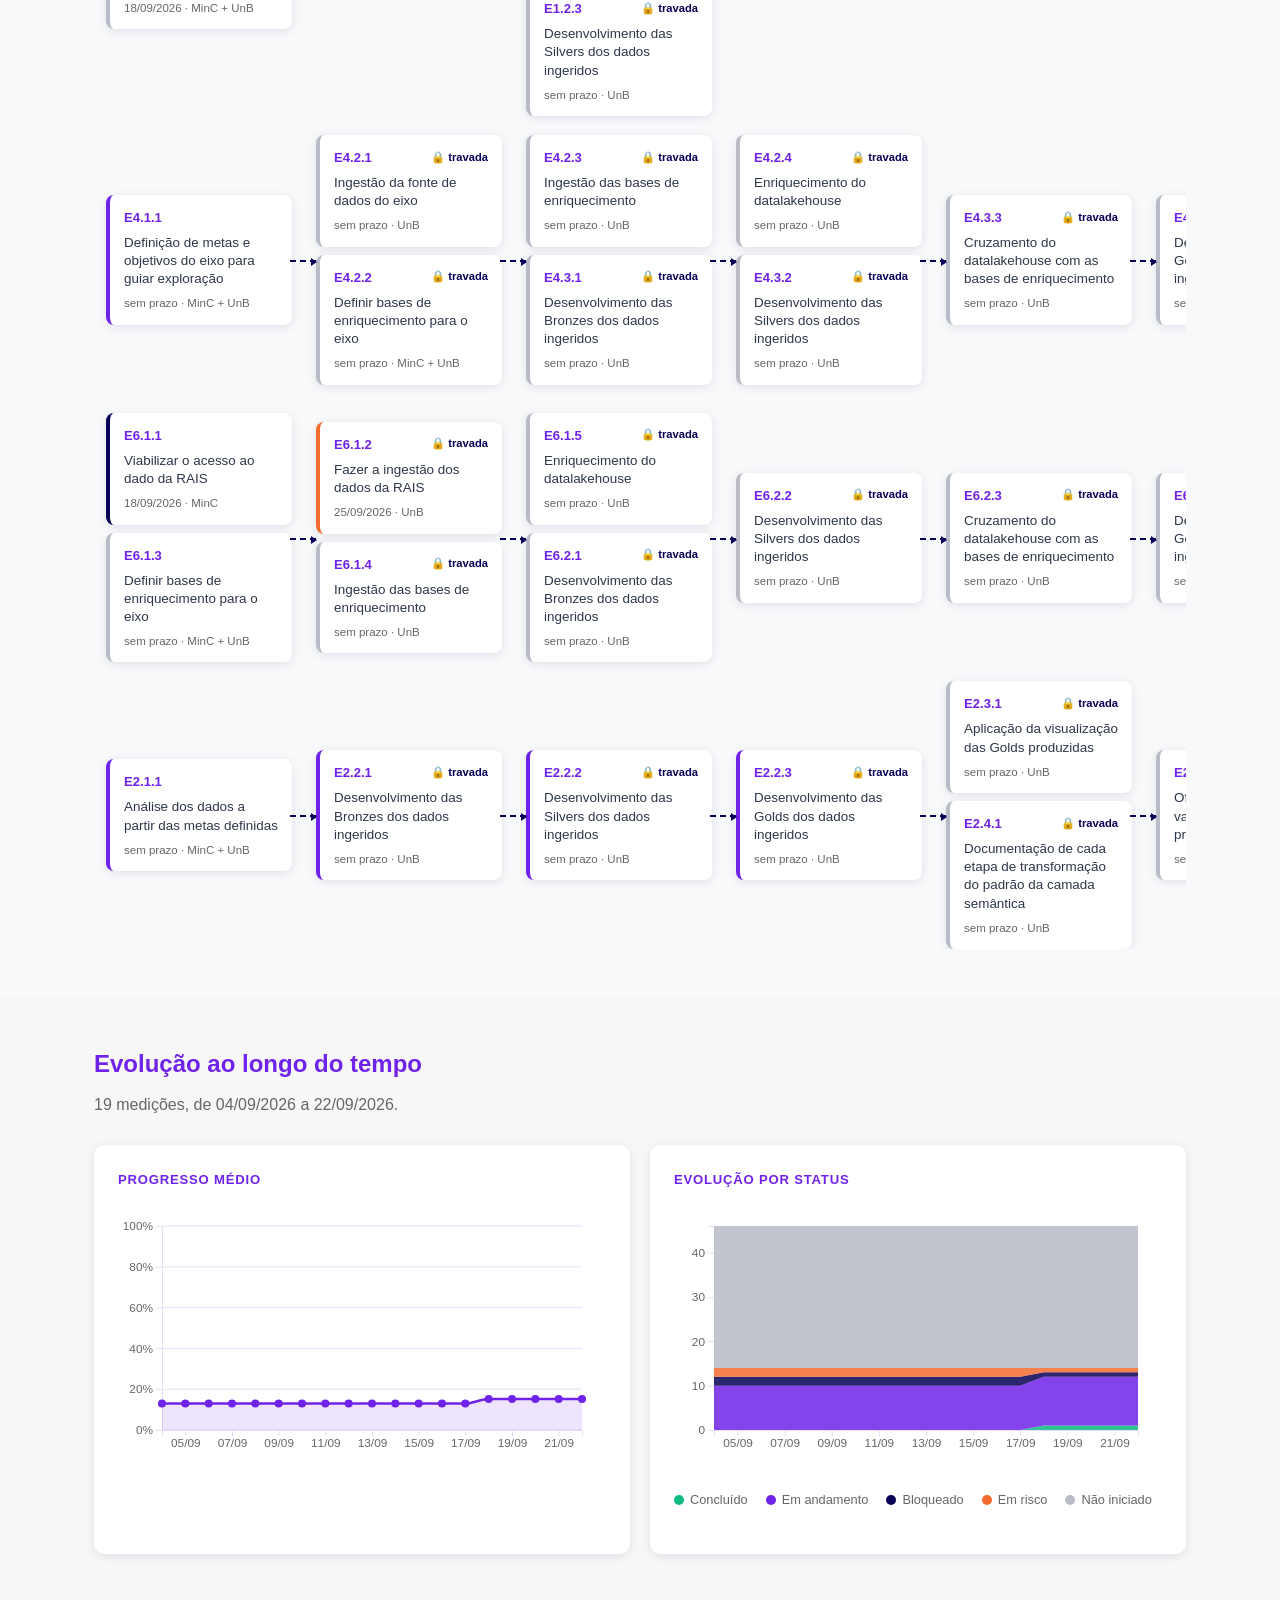
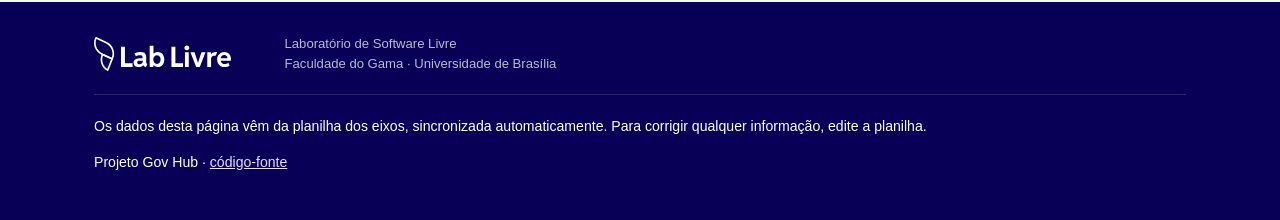
==== commit a21ddf04: "feat: o link do painel abre no trabalho nos 8 eixos O painel do TED sai de index.html para ted.html," ====
--- a/index.html
+++ b/index.html
@@ -2,105 +2,29 @@
 <html lang="pt-BR">
 <head>
   <meta charset="utf-8">
-  <meta name="viewport" content="width=device-width, initial-scale=1">
-  <title>Painel de Entregas e Status do TED — MinC</title>
-  <meta name="description"
-        content="Acompanhamento do Termo de Execução Descentralizada 01/2026/SGE/SE/MINC entre a Universidade de Brasília e o Ministério da Cultura.">
+  <title>Painéis do Gov Hub no Ministério da Cultura</title>
+  <!-- A raiz abre o trabalho nos 8 eixos. O painel do TED mora em ted.html.
+
+       Até 22/09/2026 o TED ficava aqui, e há links para ele com âncora
+       (index.html#produtos, #metas…). Os ids das seções do TED não se
+       repetem no painel dos eixos, então a âncora diz para onde o link ia:
+       se é do TED, segue para ted.html; senão, para os eixos. -->
+  <meta http-equiv="refresh" content="0; url=eixos.html">
   <link rel="icon" href="assets/marca/borboleta.svg" type="image/svg+xml">
-  <link rel="stylesheet" href="assets/tema.css">
+  <script>
+    (function () {
+      var DO_TED = ['produtos', 'indicadores', 'metas', 'evolucao',
+                    'artefatos', 'cronograma', 'documentos'];
+      var ancora = location.hash.slice(1);
+      var destino = DO_TED.indexOf(ancora) >= 0 ? 'ted.html' : 'eixos.html';
+      location.replace(destino + location.hash);
+    })();
+  </script>
 </head>
 <body>
-
-  <nav class="navegacao">
-    <div class="container">
-      <a href="eixos.html">Trabalho nos 8 eixos</a>
-      <a href="index.html" class="ativo" aria-current="page">Entregas do TED</a>
-    </div>
-  </nav>
-
-  <header class="topo">
-    <div class="container">
-      <p class="eyebrow">Termo de Execução Descentralizada nº 01/2026/SGE/SE/MINC</p>
-      <h1>Painel de Entregas e Status</h1>
-      <p id="objeto"></p>
-      <p class="carimbo" id="carimbo"></p>
-    </div>
-  </header>
-
-  <main>
-    <section class="secao" id="produtos" aria-labelledby="t-produtos">
-      <div class="container">
-        <h2 id="t-produtos">Acompanhamento por meta e produto</h2>
-        <div id="matriz-produtos"></div>
-      </div>
-    </section>
-
-    <section class="secao secao-alt" id="indicadores" aria-labelledby="t-indicadores">
-      <div class="container">
-        <h2 id="t-indicadores">Situação dos artefatos</h2>
-        <p class="secao-intro">
-          Os 20 artefatos do quadro de acompanhamento do TED, na situação apurada
-          no 3º Relatório Parcial. Artefato é peça: um produto só está entregue
-          quando todas as suas peças estão.
-        </p>
-        <div class="situacao-artefatos" id="grade-indicadores"></div>
-      </div>
-    </section>
-
-    <section class="secao" id="metas" aria-labelledby="t-metas">
-      <div class="container">
-        <h2 id="t-metas">Balanço das seis metas</h2>
-        <div id="grade-metas"></div>
-      </div>
-    </section>
-
-    <section class="secao secao-alt" id="evolucao" aria-labelledby="t-evolucao">
-      <div class="container">
-        <h2 id="t-evolucao">Evolução entre relatórios</h2>
-        <div id="grafico-evolucao"></div>
-      </div>
-    </section>
-
-    <section class="secao" id="artefatos" aria-labelledby="t-artefatos">
-      <div class="container">
-        <h2 id="t-artefatos">Quadro dos artefatos</h2>
-        <div id="quadro-artefatos"></div>
-      </div>
-    </section>
-
-    <section class="secao secao-alt" id="cronograma" aria-labelledby="t-cronograma">
-      <div class="container">
-        <h2 id="t-cronograma">O que vem no próximo período</h2>
-        <div id="lista-cronograma"></div>
-      </div>
-    </section>
-
-
-    <section class="secao" id="documentos" aria-labelledby="t-documentos">
-      <div class="container">
-        <h2 id="t-documentos">Documentos produzidos</h2>
-        <div id="lista-documentos"></div>
-      </div>
-    </section>
-  </main>
-
-  <footer class="rodape">
-    <div class="container">
-      <div class="assinatura">
-        <img src="assets/marca/lab-livre-branco.svg"
-             alt="Lab Livre — Laboratório de Software Livre da Universidade de Brasília">
-        <span class="quem">Laboratório de Software Livre<br>Faculdade do Gama · Universidade de Brasília</span>
-      </div>
-      <p id="rodape-origem"></p>
-      <p>
-        Projeto Gov Hub ·
-        <a href="https://github.com/GovHub-br/dashboard-minc-project">código-fonte</a>
-      </p>
-    </div>
-  </footer>
-
-  <script src="assets/d3.v7.min.js"></script>
-  <script src="assets/graficos.js"></script>
-  <script src="assets/painel.js"></script>
+  <p>
+    <a href="eixos.html">Trabalho nos 8 eixos</a> ·
+    <a href="ted.html">Entregas do TED</a>
+  </p>
 </body>
 </html>
